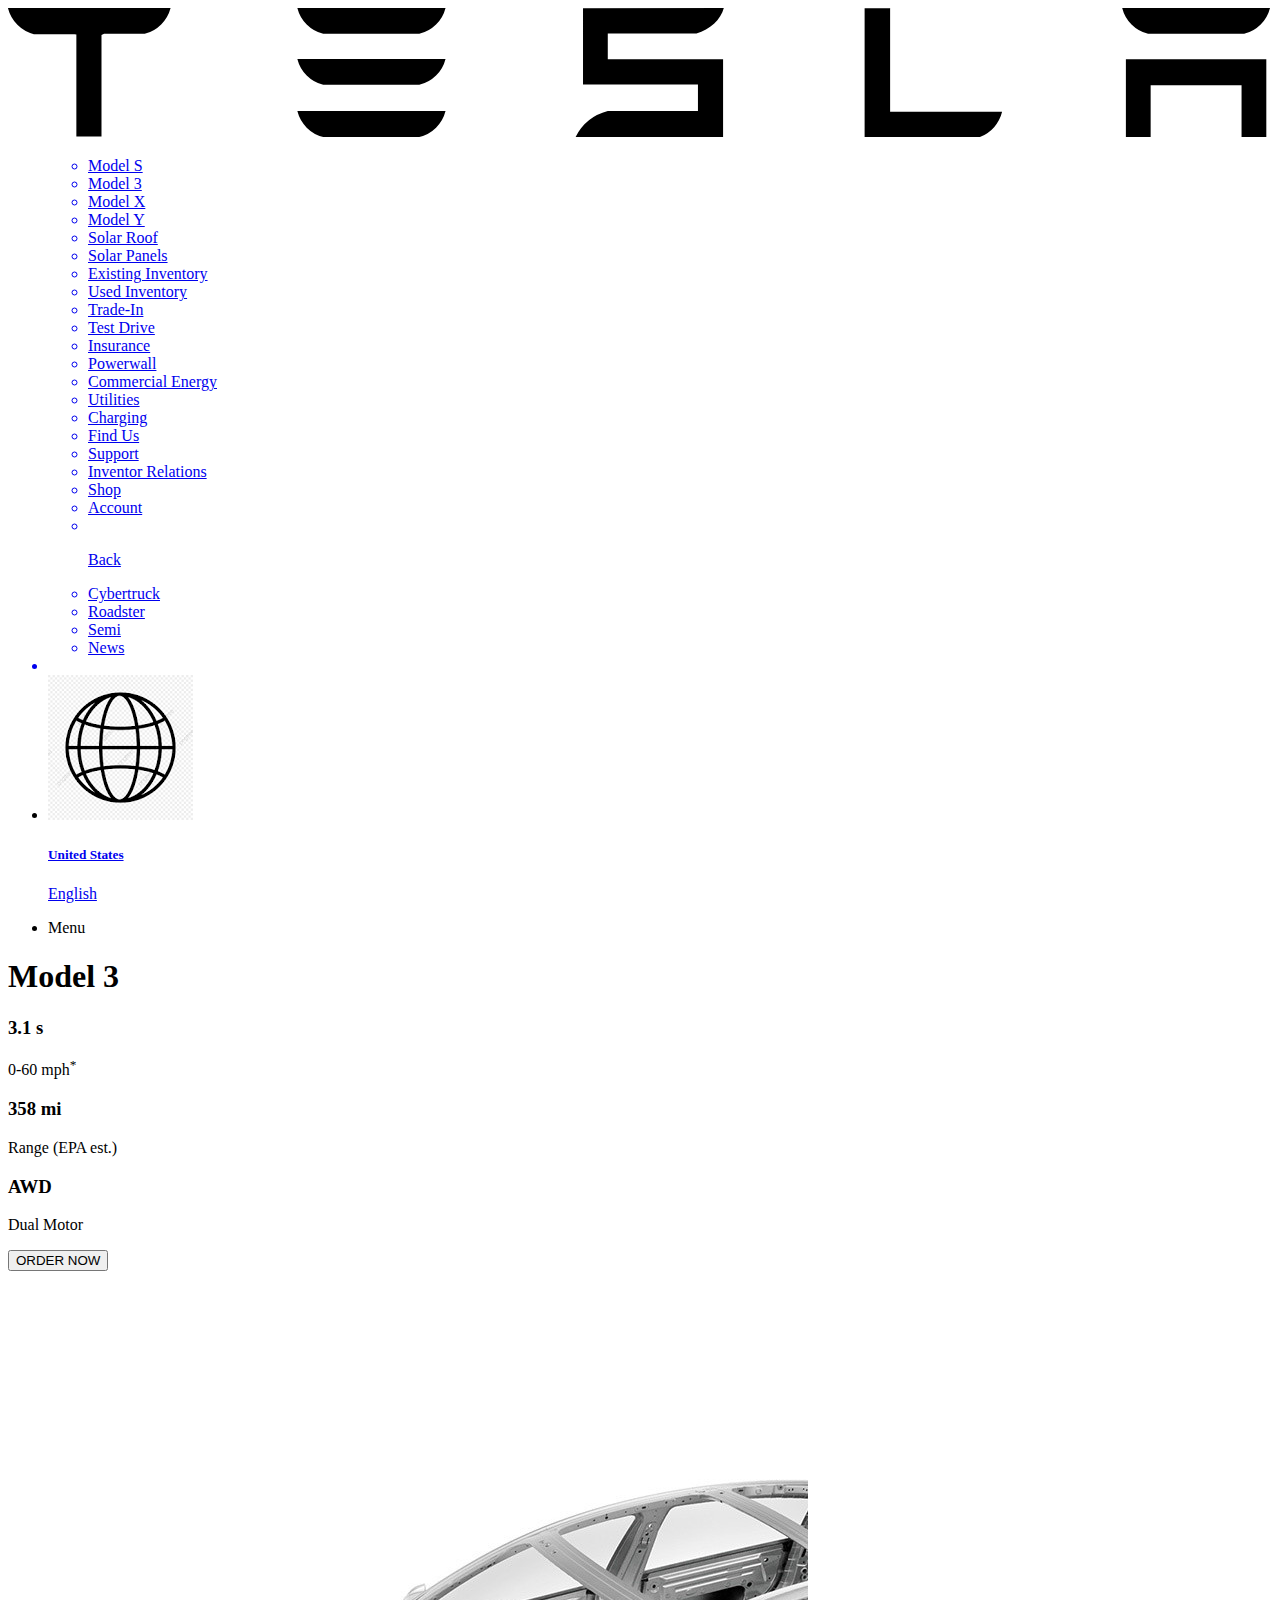
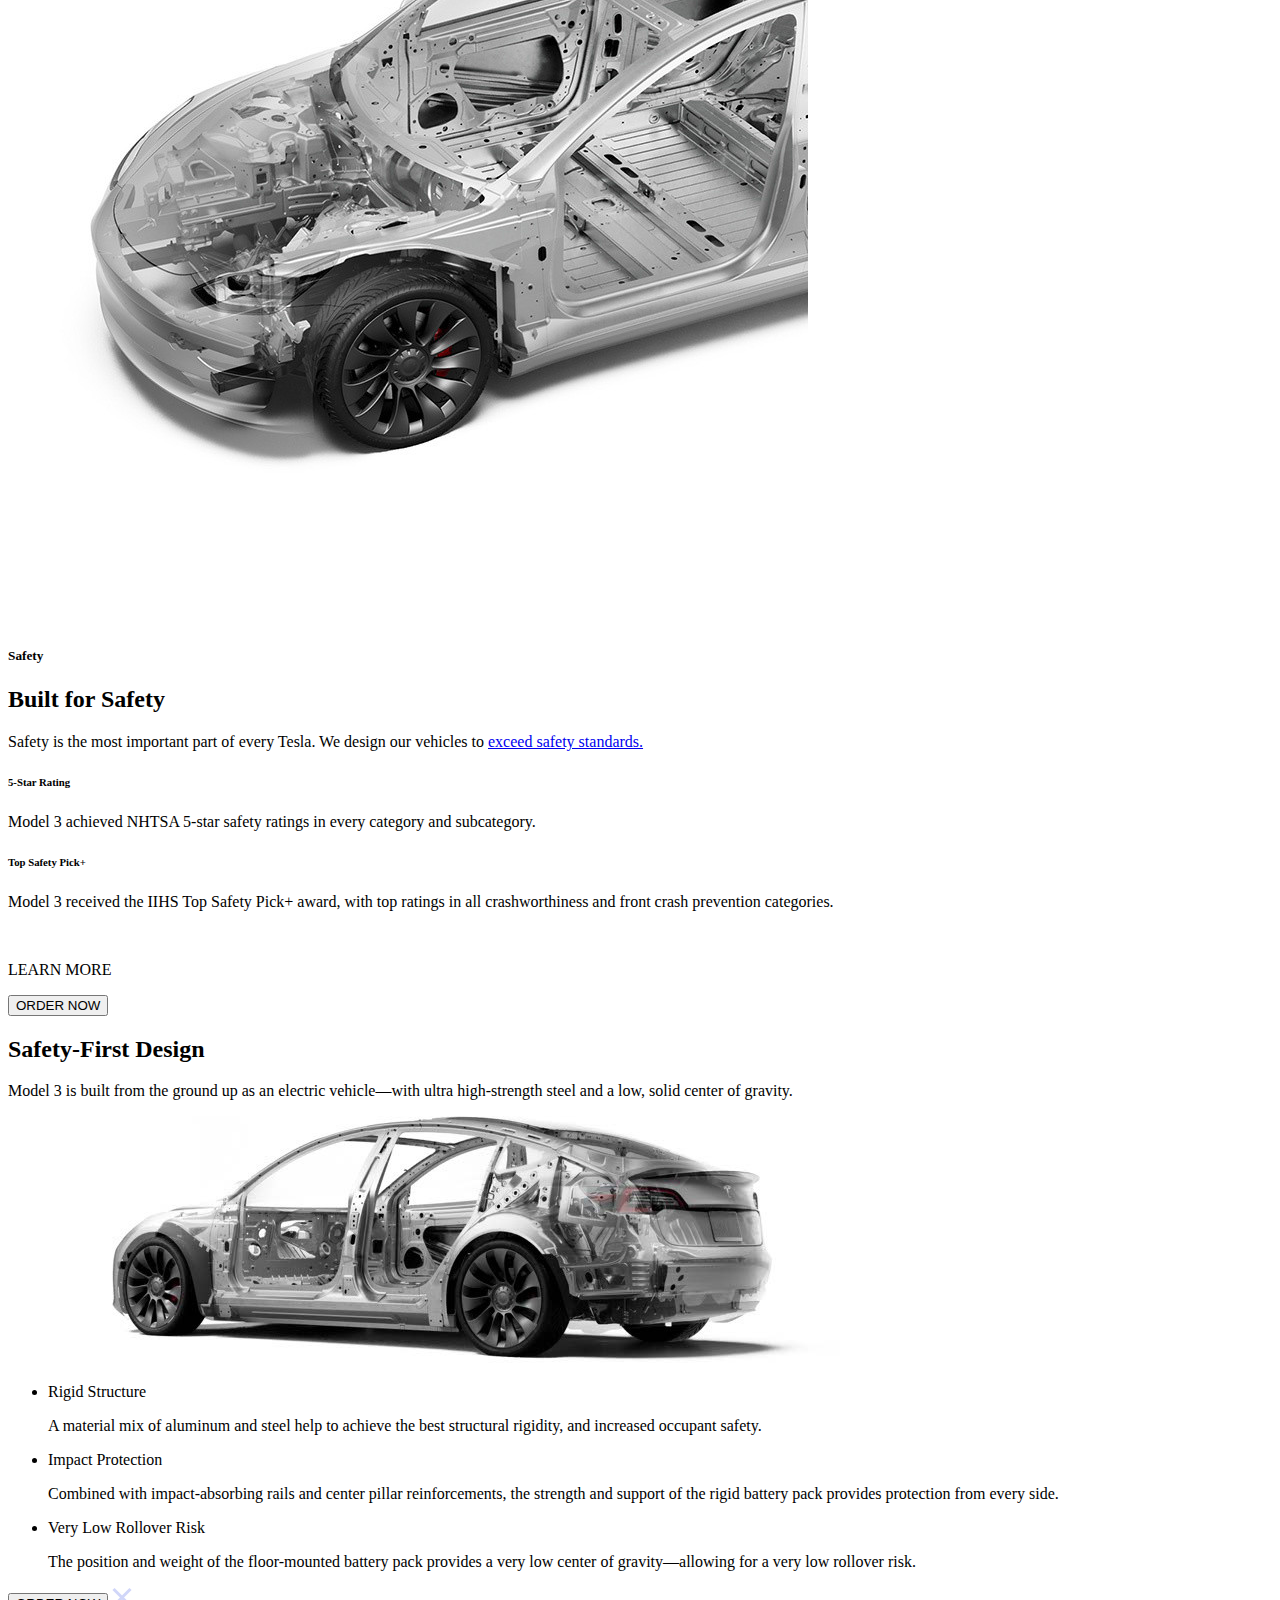
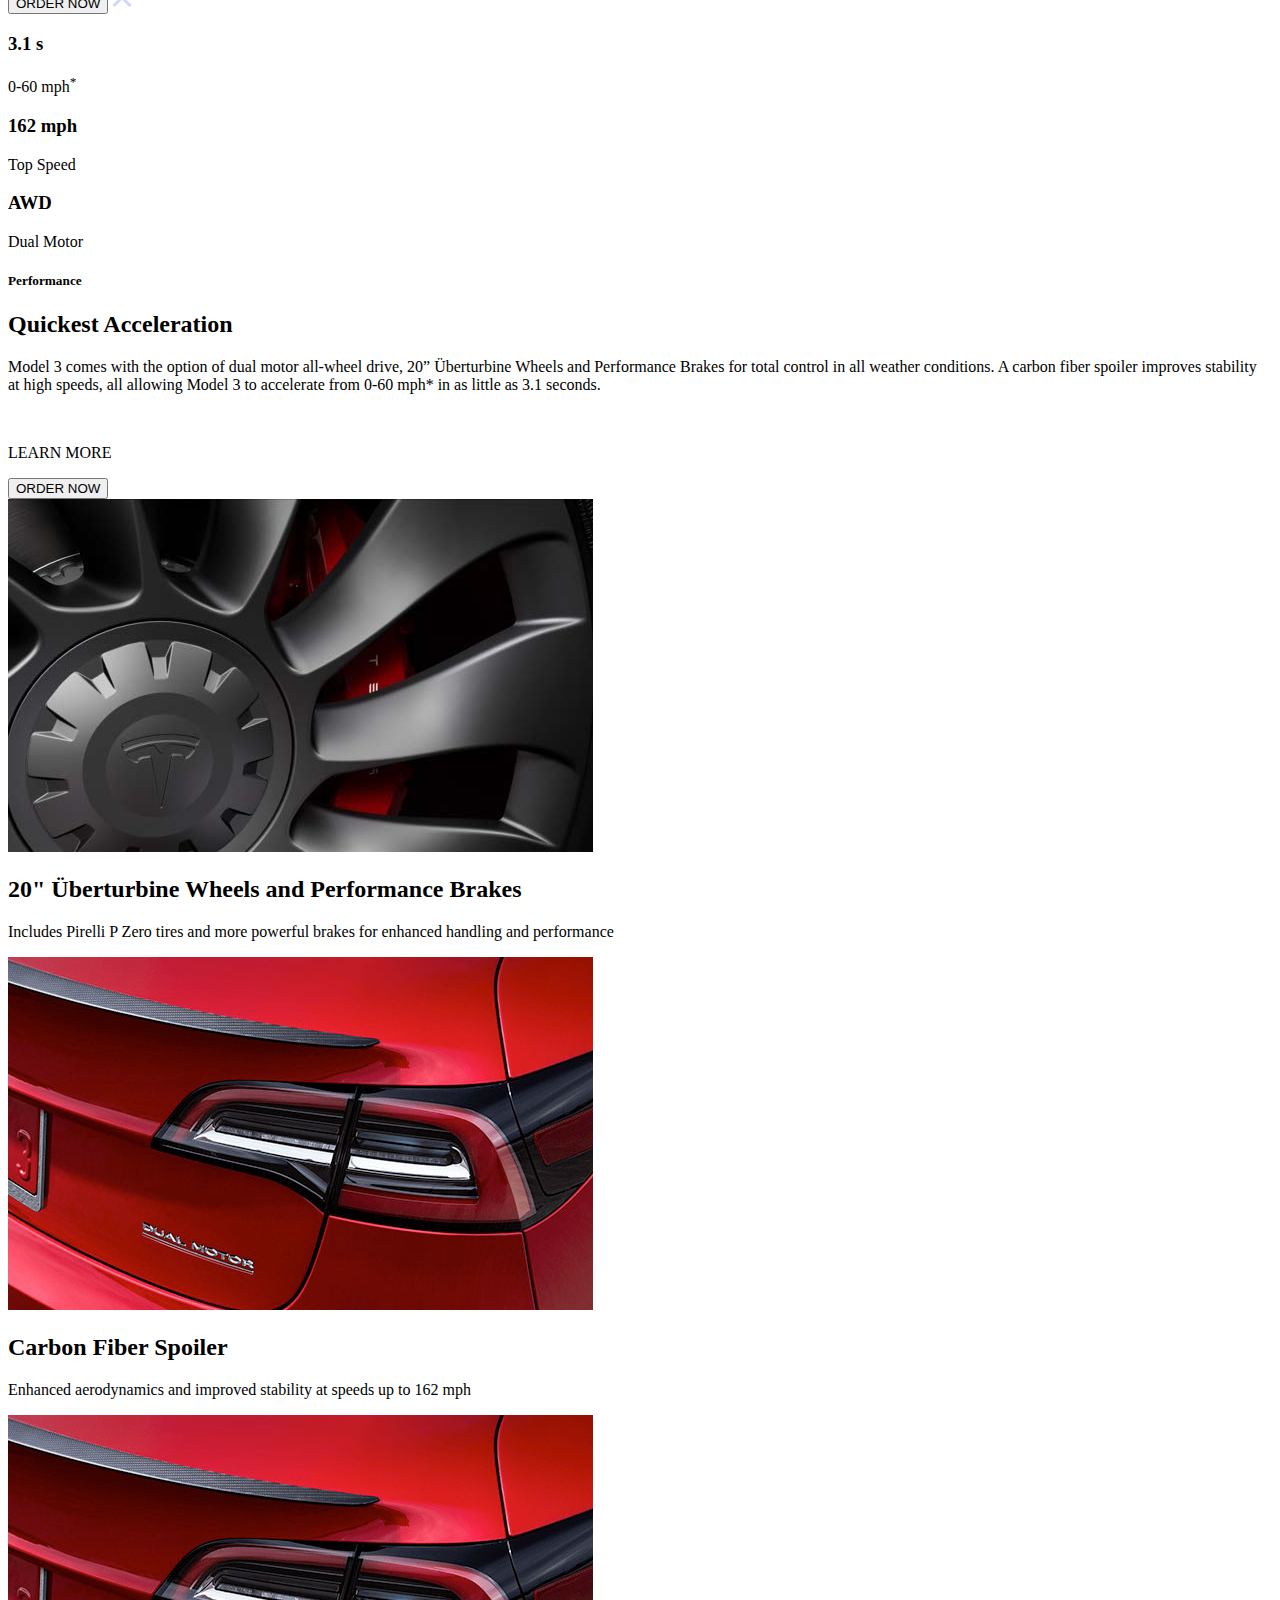
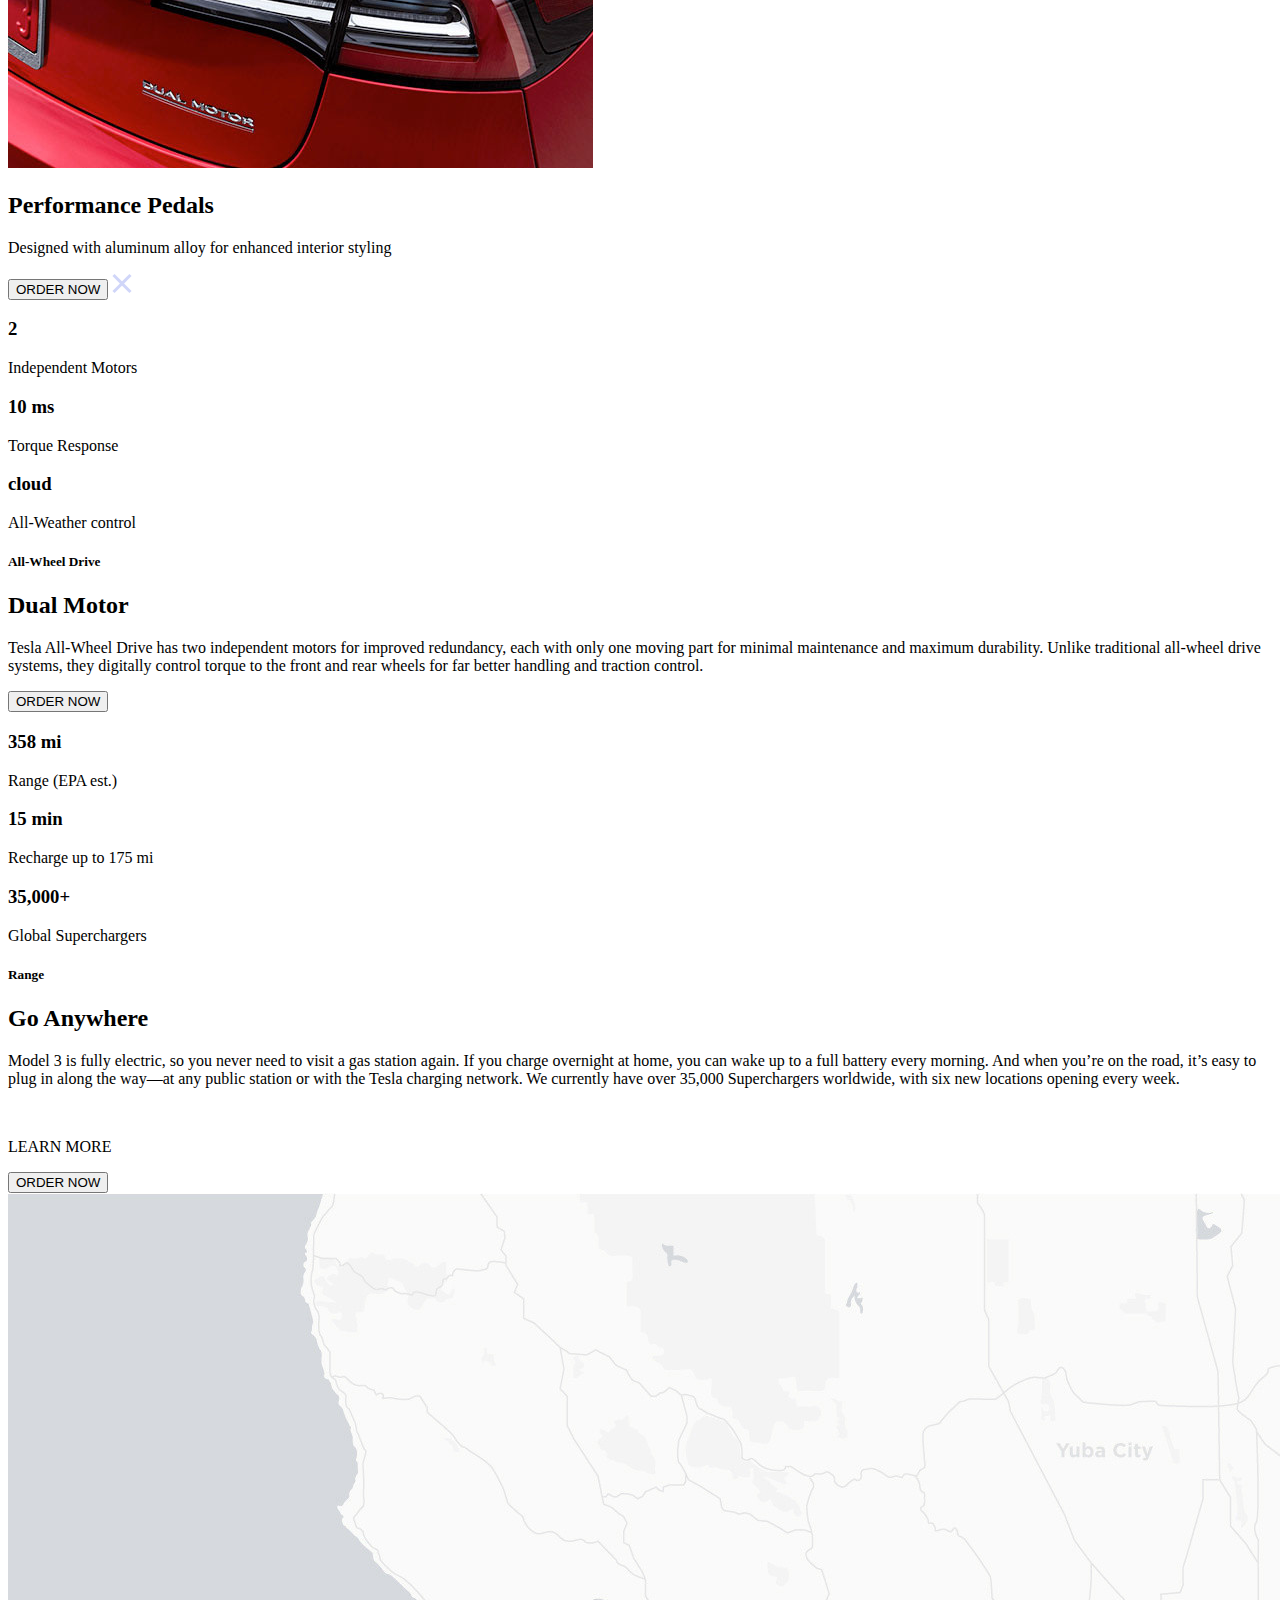
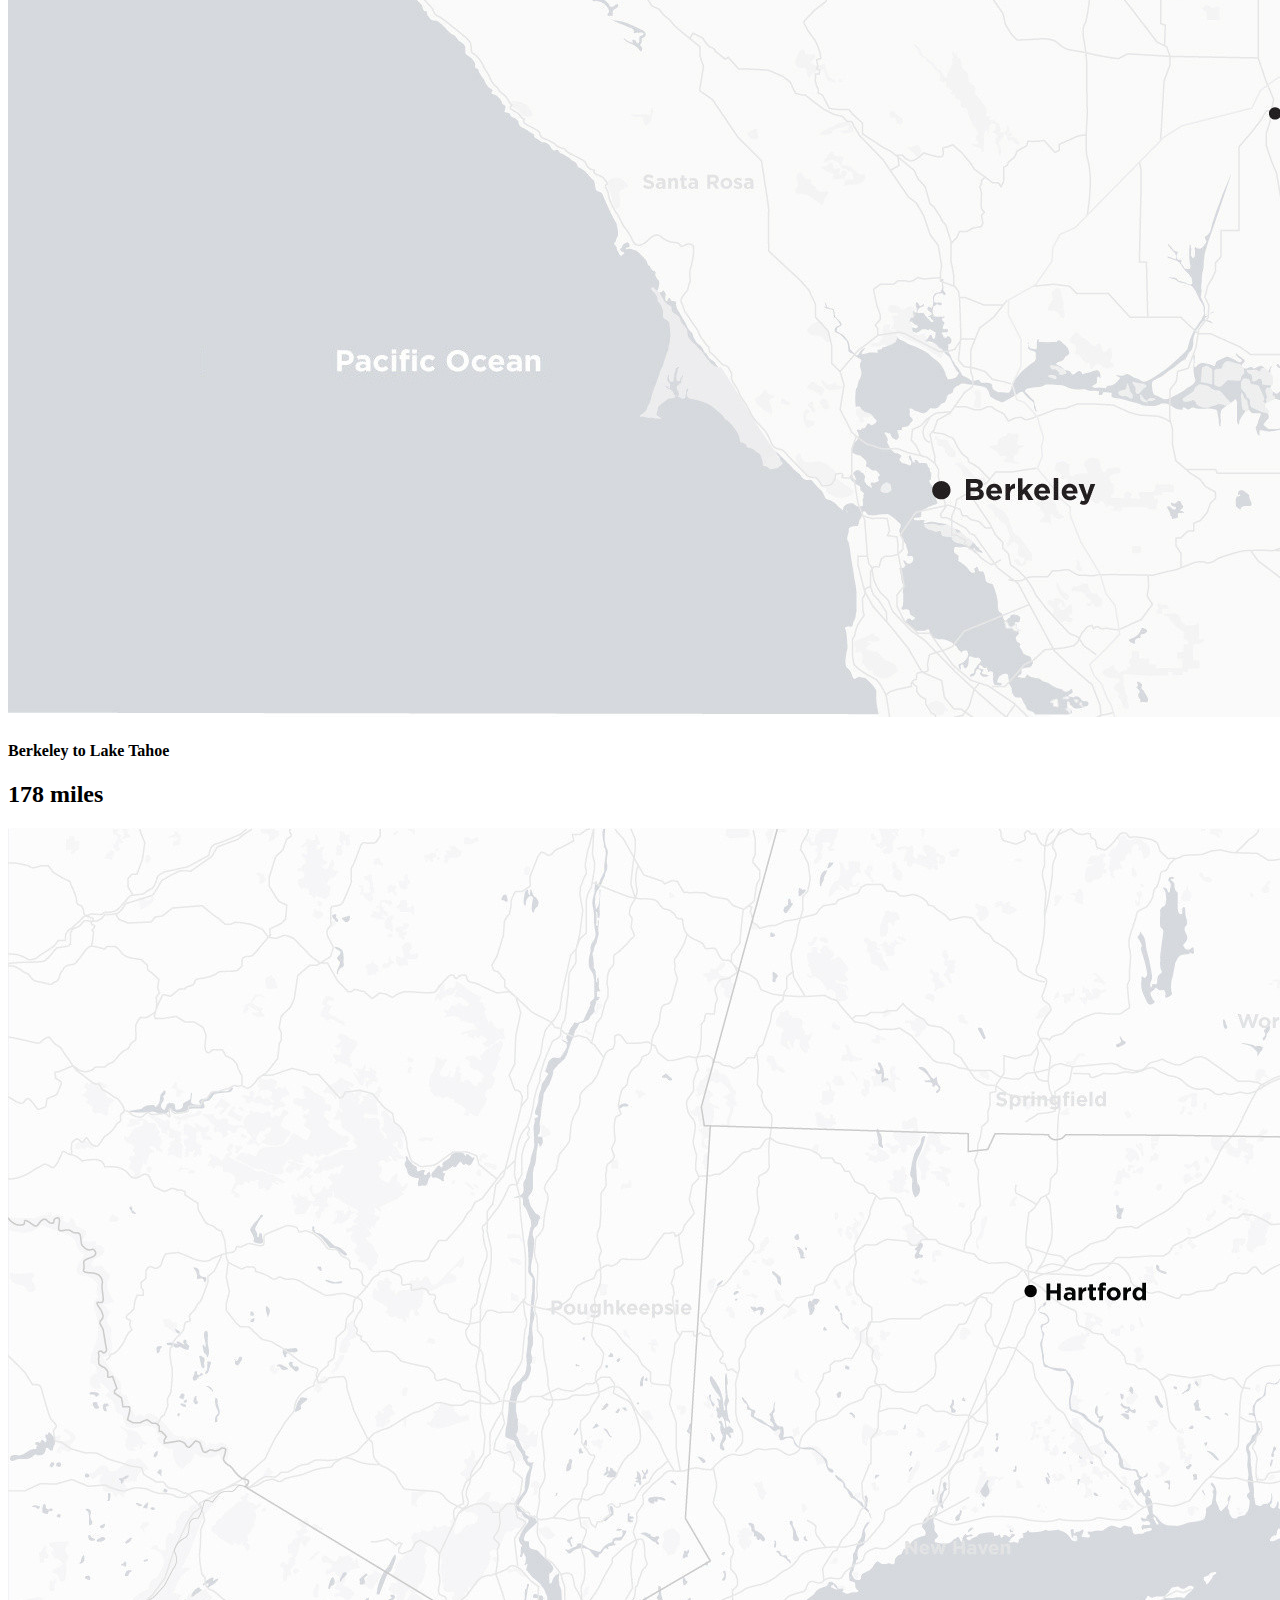
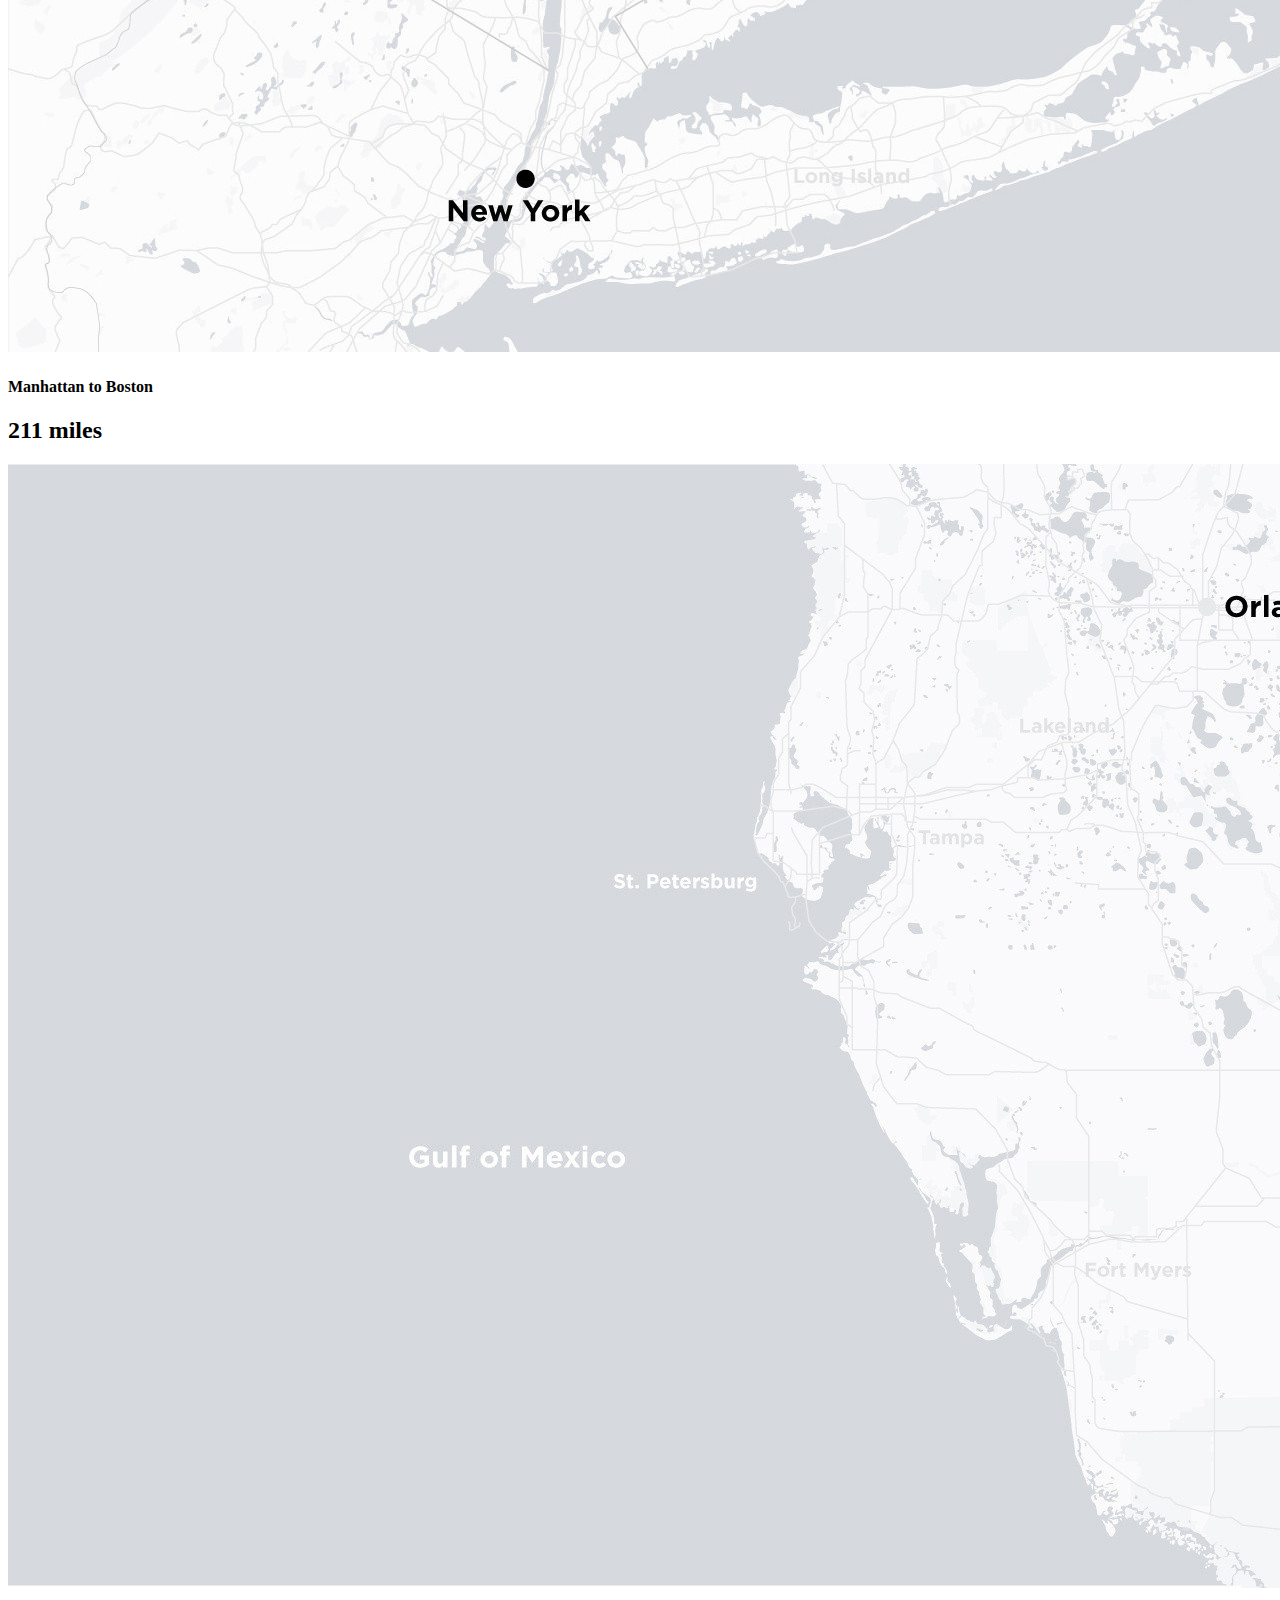
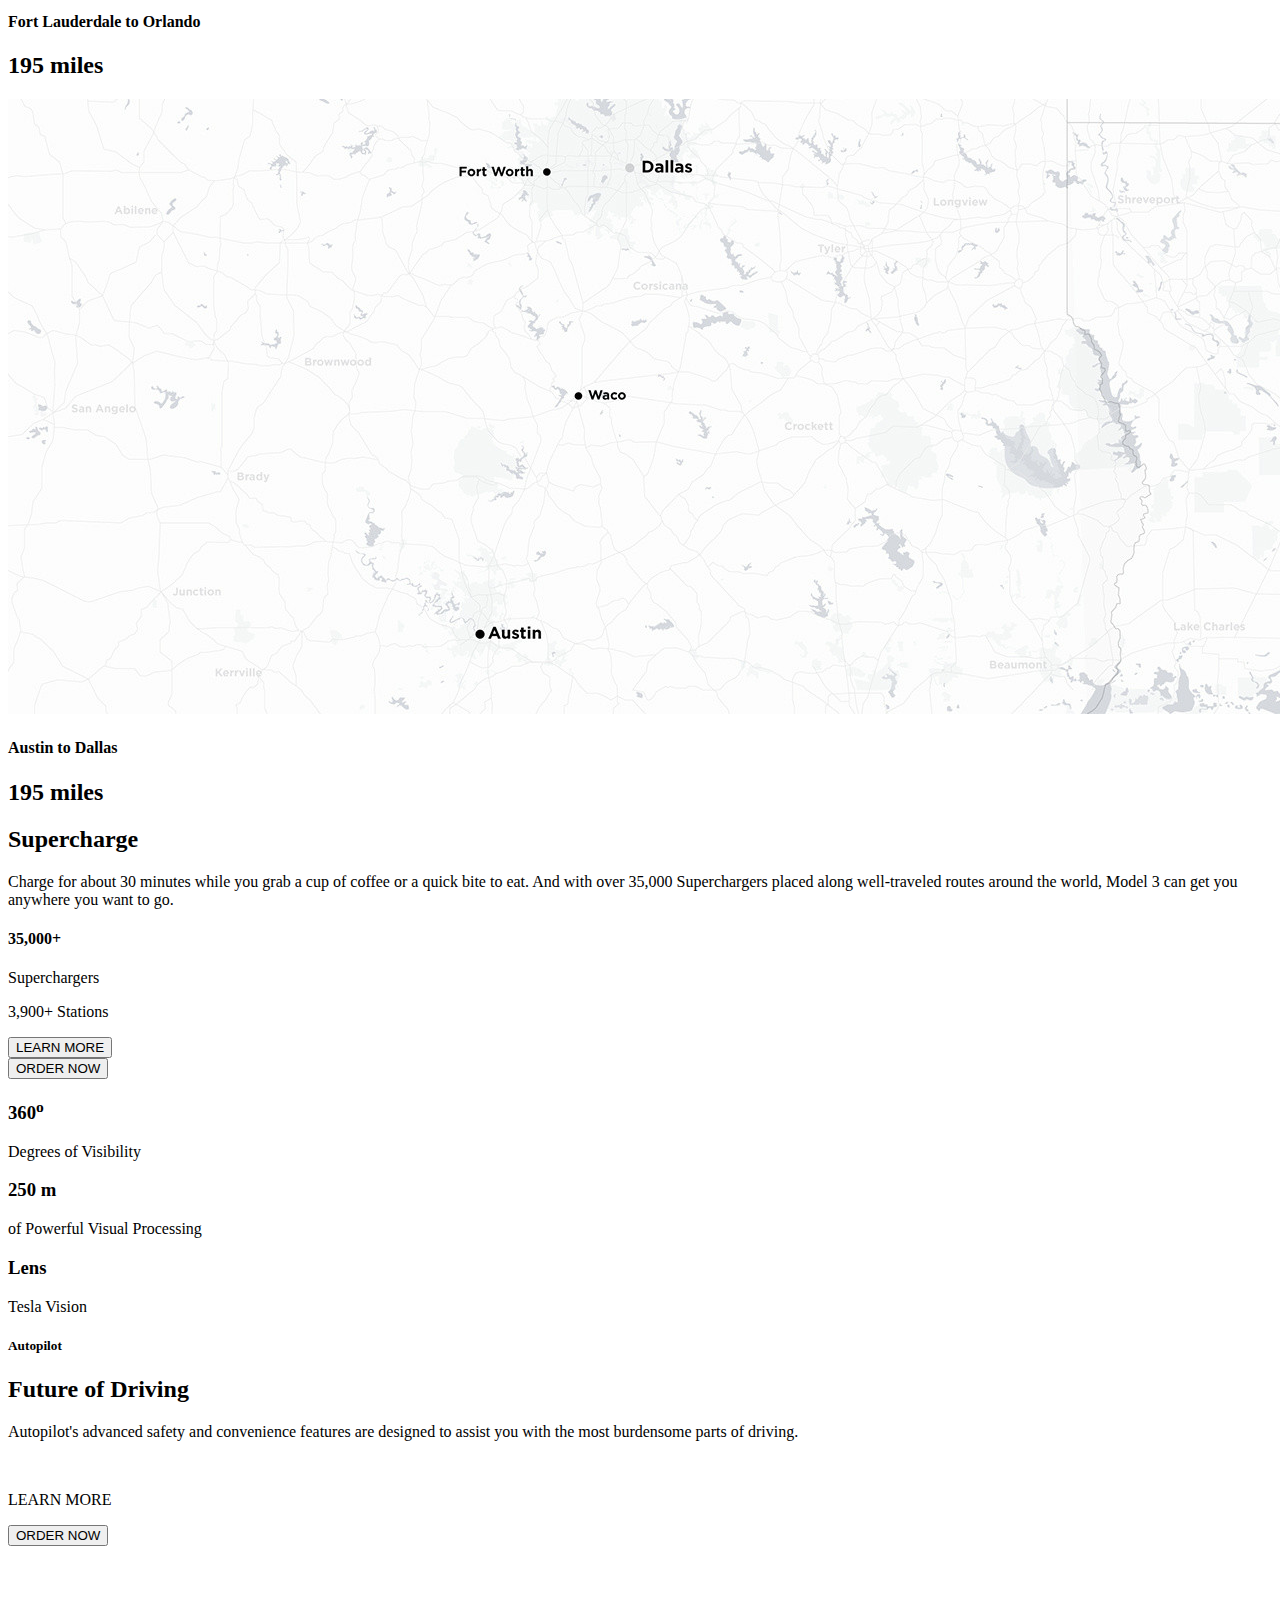
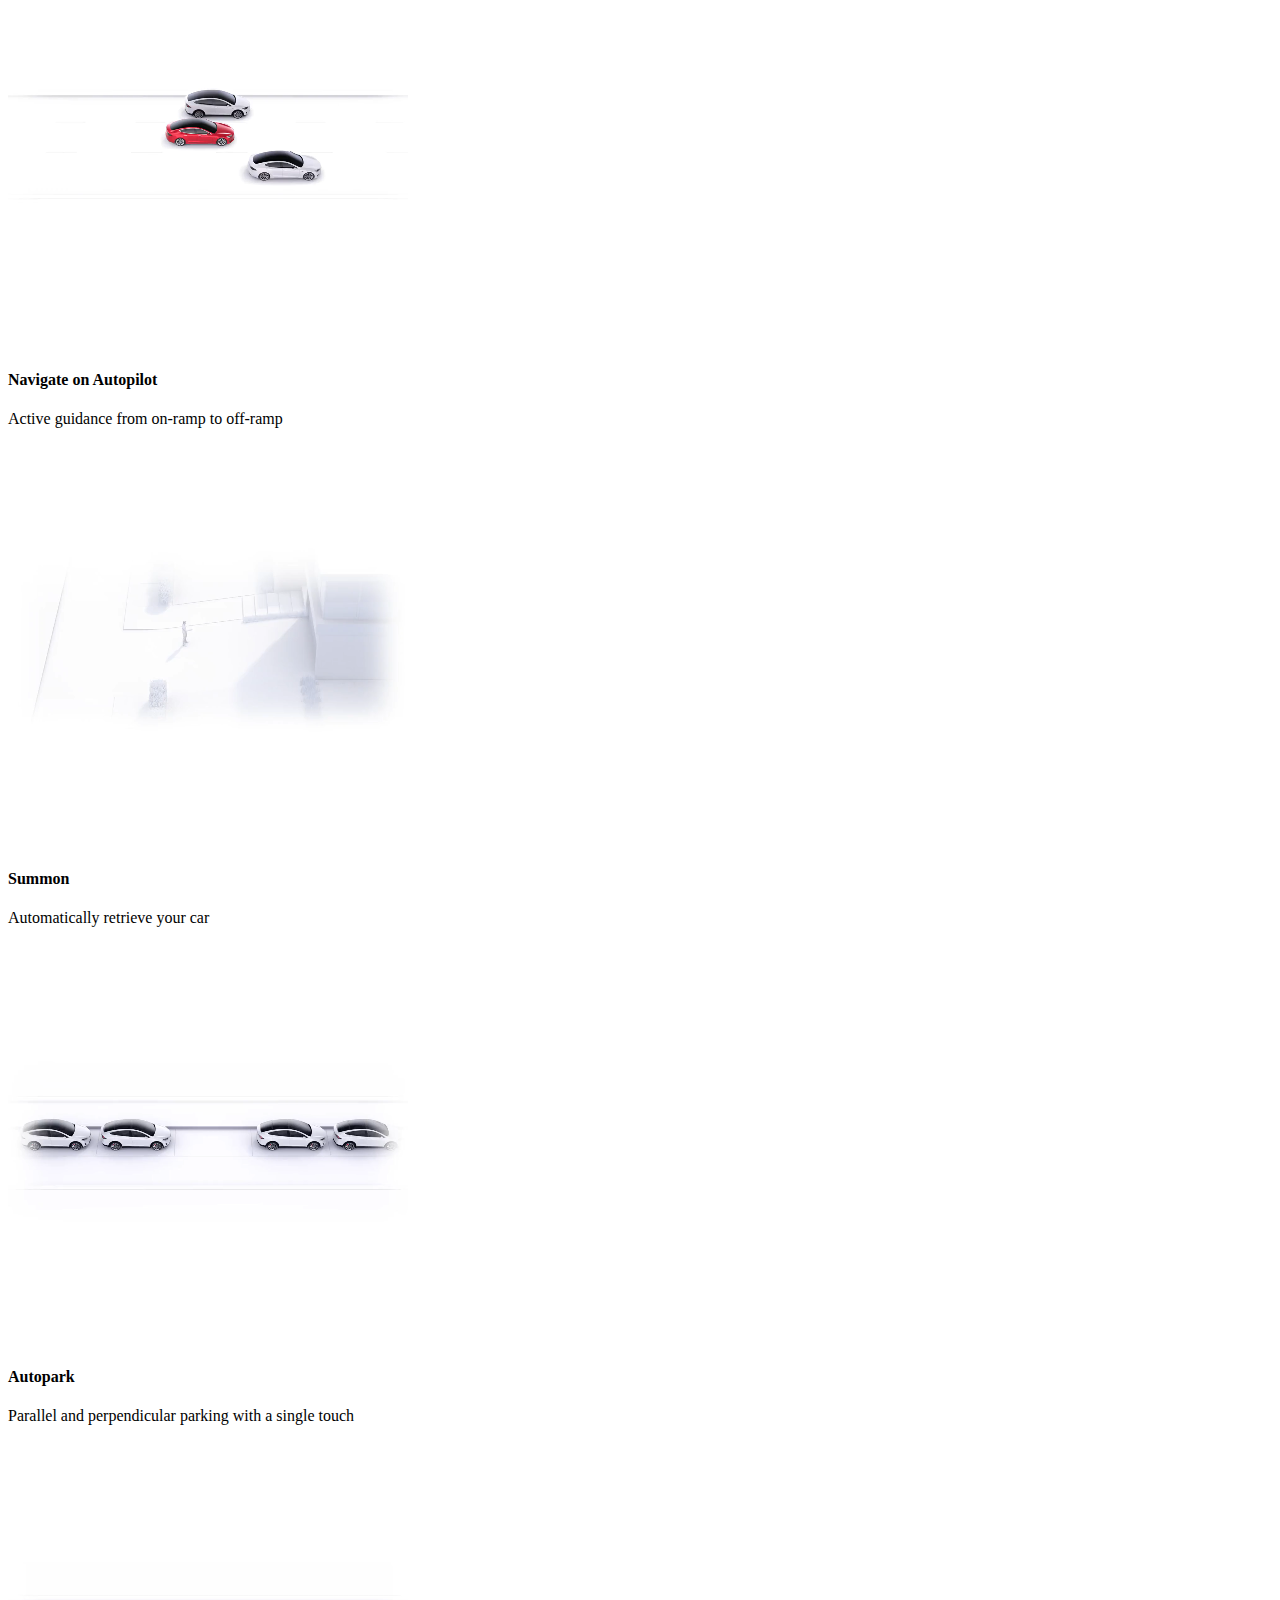
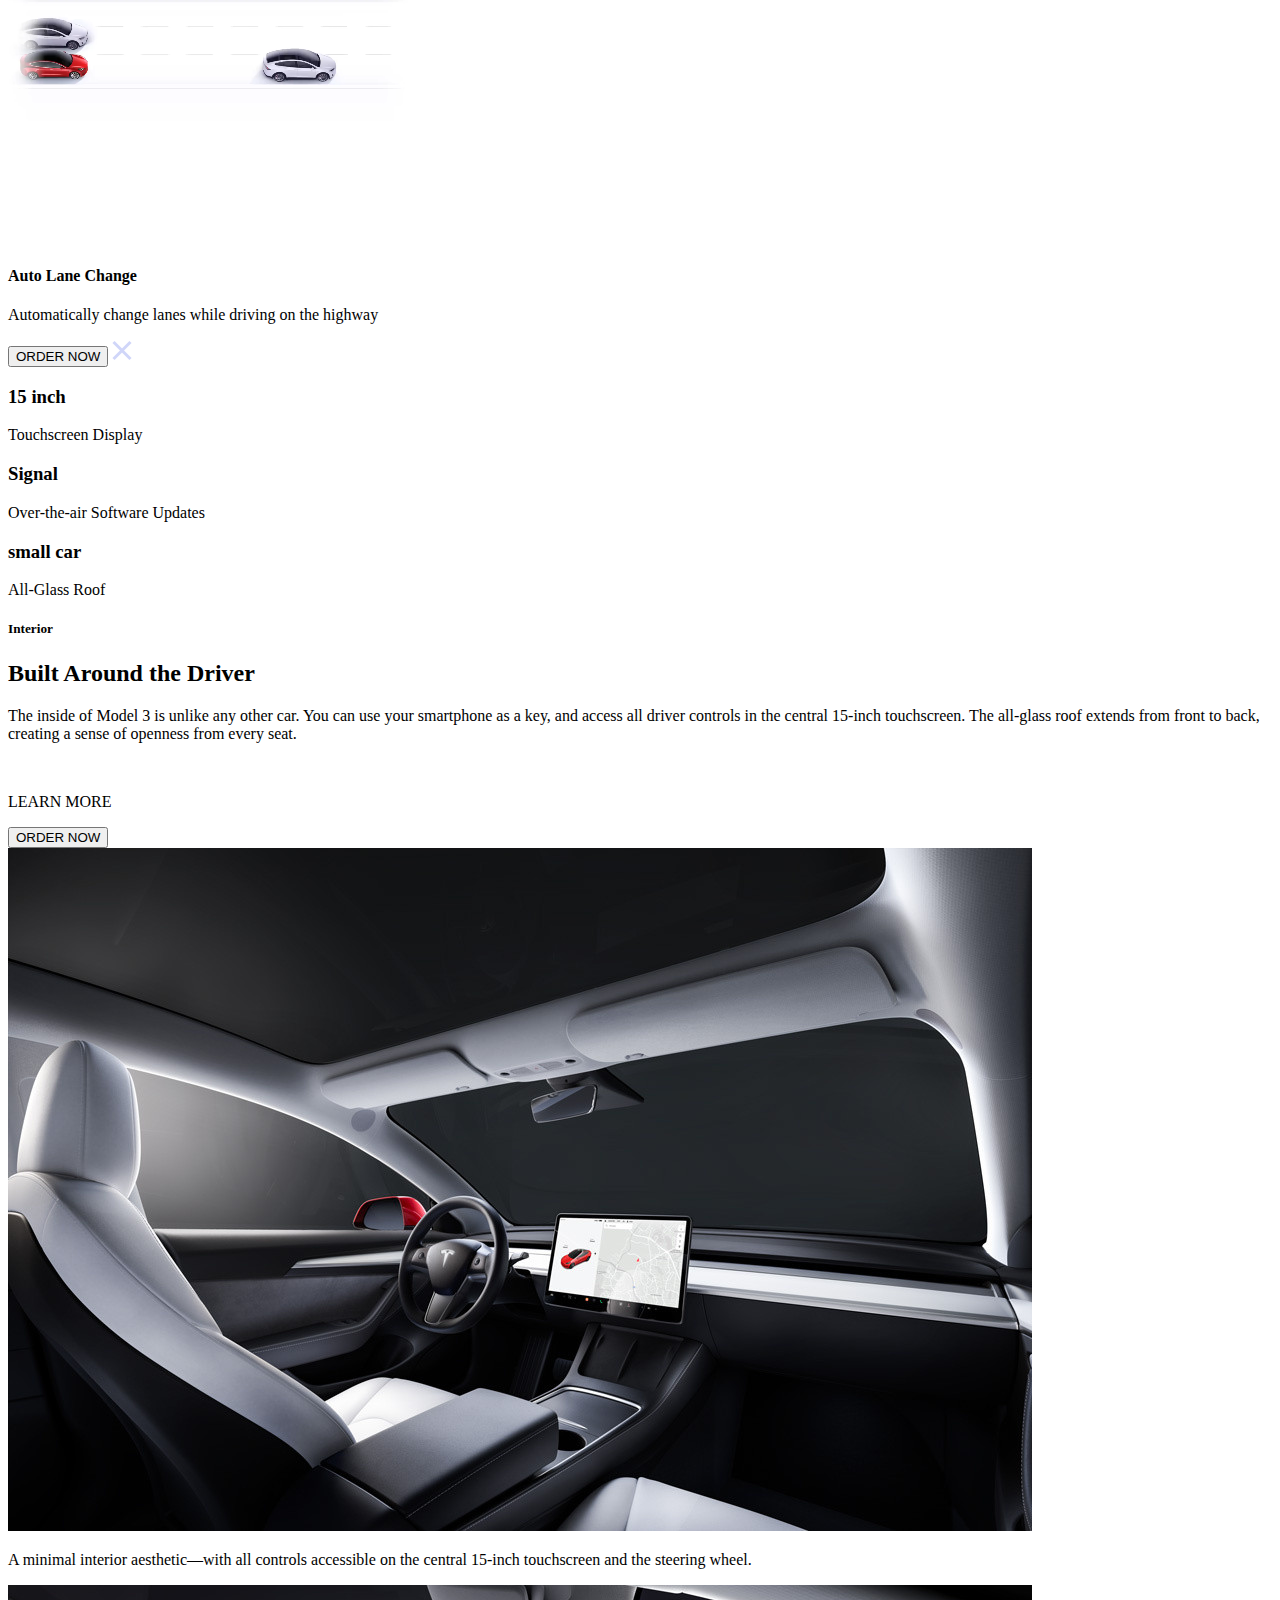
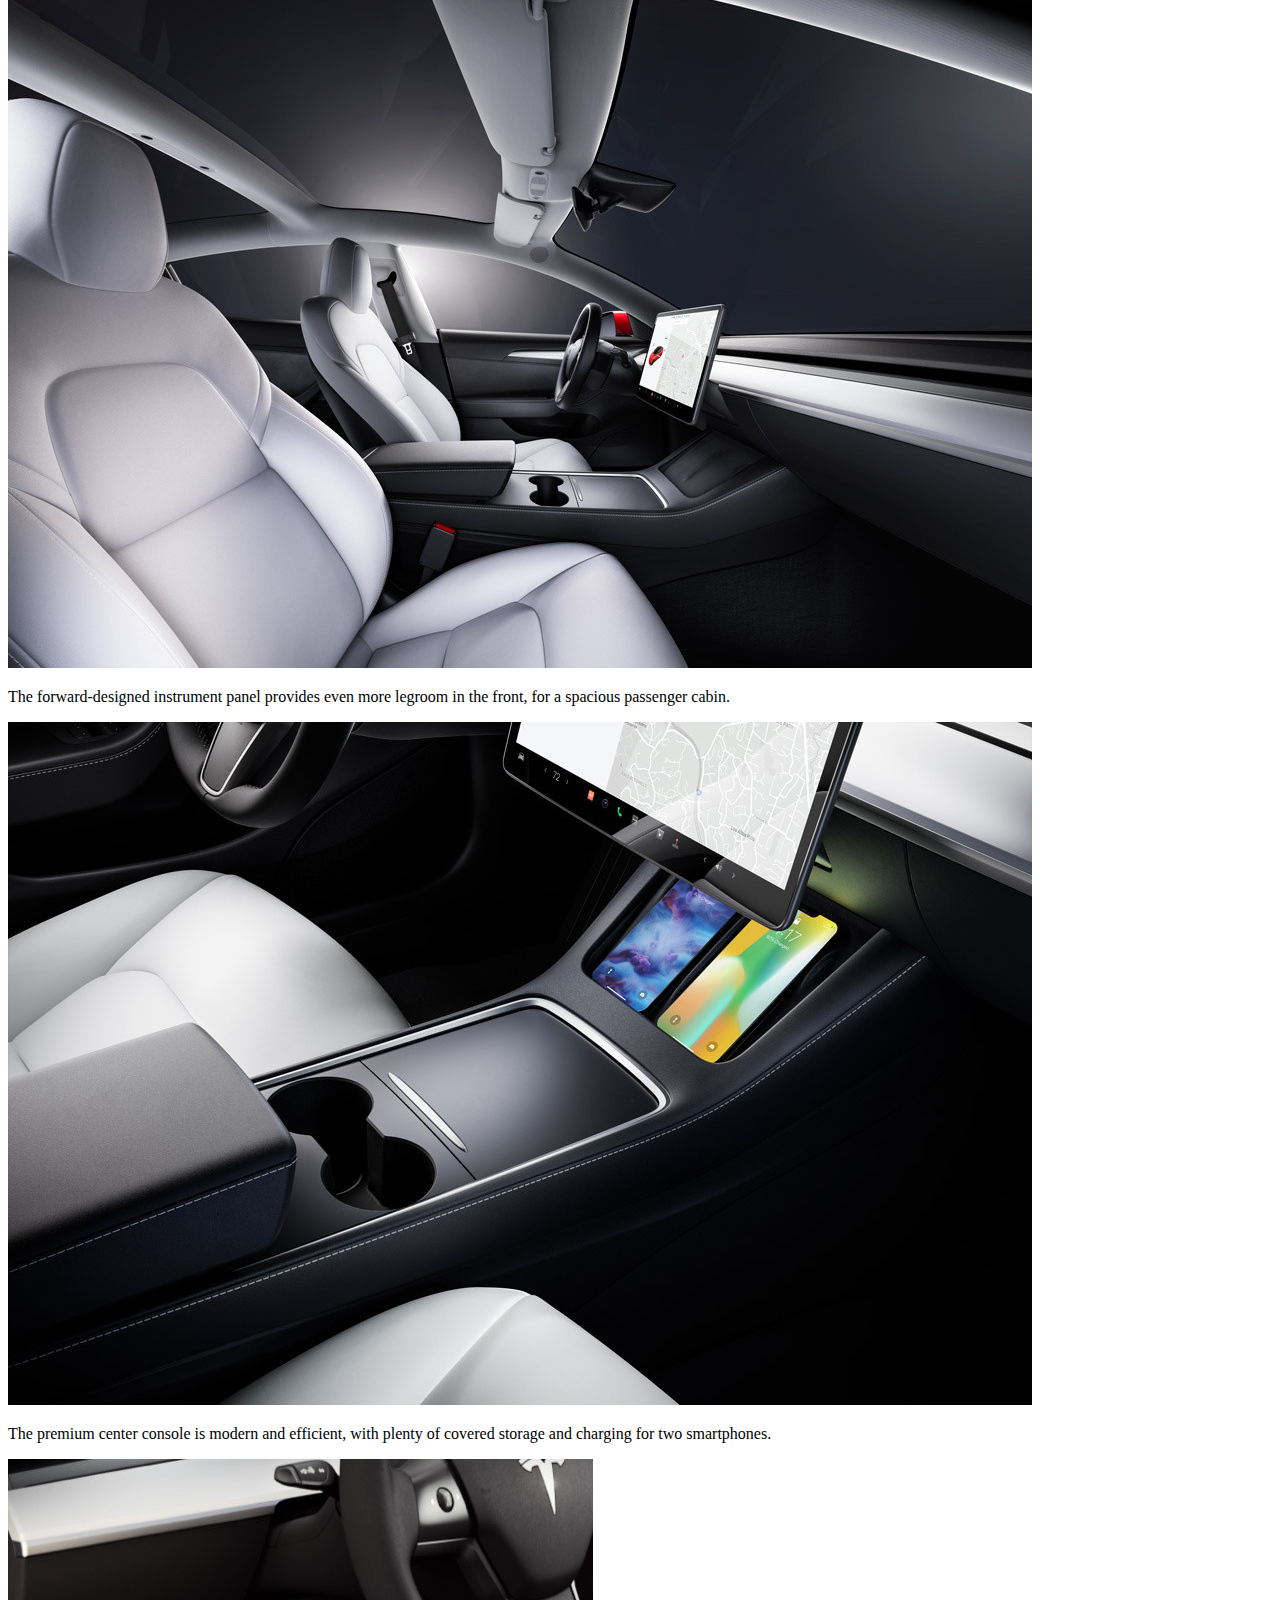
==== indexModal3.html @ 1836e2ae "created the modal3 landing page no css included" ====
<!DOCTYPE html>
<html lang="en">
<head>
    <meta charset="UTF-8">
    <meta http-equiv="X-UA-Compatible" content="IE=edge">
    <meta name="viewport" content="width=device-width, initial-scale=1.0">
    <title>Modal3</title>
</head>
<body>
    <header>
        <header class="navContainer">
            <svg viewBox="0 0 342 35" xmlns="http://www.w3.org/2000/svg"><path d="M0 .1a9.7 9.7 0 007 7h11l.5.1v27.6h6.8V7.3L26 7h11a9.8 9.8 0 007-7H0zm238.6 0h-6.8v34.8H263a9.7 9.7 0 006-6.8h-30.3V0zm-52.3 6.8c3.6-1 6.6-3.8 7.4-6.9l-38.1.1v20.6h31.1v7.2h-24.4a13.6 13.6 0 00-8.7 7h39.9v-21h-31.2v-7h24zm116.2 28h6.7v-14h24.6v14h6.7v-21h-38zM85.3 7h26a9.6 9.6 0 007.1-7H78.3a9.6 9.6 0 007 7zm0 13.8h26a9.6 9.6 0 007.1-7H78.3a9.6 9.6 0 007 7zm0 14.1h26a9.6 9.6 0 007.1-7H78.3a9.6 9.6 0 007 7zM308.5 7h26a9.6 9.6 0 007-7h-40a9.6 9.6 0 007 7z" fill="currentColor"></path></svg>
            <nav class="navContainer">
                <ul>
                    <ul>
                        <a href="indexModels.html"><li>Model S</li></a>
                        <a href="indexModal3.html"><li>Model 3</li></a>
                        <a href="#"><li>Model X</li></a>
                        <a href="#"><li>Model Y</li></a>
                        <a href="#"><li>Solar Roof</li></a>
                        <a href="#"><li>Solar Panels</li></a>
                    </ul>
                    <ul>
                        <a href="#"><li>Existing Inventory</li></a>
                        <a href="#"><li>Used Inventory</li></a>
                        <a href="#"><li>Trade-In</li></a>
                        <a href="#"><li>Test Drive</li></a>
                        <a href="#"><li>Insurance</li></a>
                        <a href="#"><li>Powerwall</li></a>
                        <a href="#"><li>Commercial Energy</li></a>
                        <a href="#"><li>Utilities</li></a>
                        <a href="#"><li>Charging</li></a>
                        <a href="#"><li>Find Us</li></a>
                        <a href="#"><li>Support</li></a>
                        <a href="#"><li>Inventor Relations</li></a>
                    </ul>
                    
                    <ul>
                       <a href="#"><li>Shop</li></a>
                       <a href="#"><li>Account</li></a> 
                    </ul>
                    <ul>
                        <a href="#"><li><img src="images/" alt=""><p>Back</p></li></a>
                        <a href="#"><li>Cybertruck</li></a>
                        <a href="#"><li>Roadster</li></a>
                        <a href="#"><li>Semi</li></a>
                        <a href="#"><li>News</li></a>
                    </ul>  
                    <a href="#"><li></li></a>
                    <a href="#"><li>
                        <img src="images/download (1).png" alt="">
                        <div>
                            <a href="#"><h5>United States</h5></a>
                            <a href="#"><p>English</p></a>
                        </div>
                    </li></a>

                </ul>
                <ul>
                    <li class="hamburger">Menu</li>
                </ul>
            </nav>
    </header>
    <section>
        <h1>Model 3</h1>
        <aside>
            <div>
                <h3>3.1 s</h3>
                <p>0-60 mph<sup>*</sup></p>
            </div>
            <div>
                <h3>358 mi</h3>
                <p>Range (EPA est.)</p>
            </div>
            <div>
                <h3>AWD</h3>
                <p>Dual Motor</p>
            </div>
            <button>ORDER NOW</button>
        </aside>
    </section>

    <section>
        <img src="images/modal3Images/model-3-hero-a-mobile.jpeg" alt="sfetyAnalysisVehicle">
        <aside>
            <h5>Safety</h5>
            <h2>Built for Safety</h2>
            <p>Safety is the most important part of every Tesla. We design our vehicles to <a href="#">exceed safety standards.</a></p>
            <h6>5-Star Rating</h6>
            <p>Model 3 achieved NHTSA 5-star safety ratings in every category and subcategory.</p>
            <h6>Top Safety Pick+</h6>
            <p>Model 3 received the IIHS Top Safety Pick+ award, with top ratings in all crashworthiness and front crash prevention categories.</p>
            <div>
                <span>
                    <img src="" alt="">
                    <p>LEARN MORE</p>
                </span>
                <button>ORDER NOW</button>
                <div id="learnMore">
                    <h2>Safety-First Design</h2>
                    <p>Model 3 is built from the ground up as an electric vehicle—with ultra high-strength steel and a low, solid center of gravity.</p>
                    <img src="images/modal3Images/model_3_safety_drawer_mobile.jpeg" alt="safetyIllustration">
                    <ul>
                        <li>Rigid Structure</li>
                        <p>A material mix of aluminum and steel help to achieve the best structural rigidity, and increased occupant safety.</p>
                    </ul>
                    <ul>
                        <li>Impact Protection</li>
                        <p>Combined with impact-absorbing rails and center pillar reinforcements, the strength and support of the rigid battery pack provides protection from every side.</p>
                    </ul>
                    <ul>
                        <li>Very Low Rollover Risk</li>
                        <p>The position and weight of the floor-mounted battery pack provides a very low center of gravity—allowing for a very low rollover risk.</p>
                    </ul>
                    <button>ORDER NOW</button>
                    <img src="images/icon-close.svg" alt="closeIcon" class="closeIcon">
                </div>
            </div>
        </aside>
    </section>

    <section>
        <aside>
            <div>
                <h3>3.1 s</h3>
                <p>0-60 mph<sup>*</sup></p>
            </div>
            <div>
                <h3>162 mph</h3>
                <p>Top Speed</p>
            </div>
            <div>
                <h3>AWD</h3>
                <p>Dual Motor</p>
            </div>
        </aside>
        <aside>
            <h5>Performance</h5>
            <h2>Quickest Acceleration</h2>
            <p>Model 3 comes with the option of dual motor all-wheel drive, 20” Überturbine Wheels and Performance Brakes for total control in all weather conditions. A carbon fiber spoiler improves stability at high speeds, all allowing Model 3 to accelerate from 0-60 mph* in as little as 3.1 seconds.</p>
            <div>
                <span>
                    <img src="" alt="">
                    <p>LEARN MORE</p>
                </span>
                <button>ORDER NOW</button>
                <div id="learnMore">
                    <main>
                        <img src="images/modal3Images/cc960b88-ae42-4fee-81bb-db9e99605ed9.jpeg" alt="rim" class="rim">
                        <div>
                            <h2>20" Überturbine Wheels and Performance Brakes</h2>
                            <p>Includes Pirelli P Zero tires and more powerful brakes for enhanced handling and performance</p>
                        </div>
                    </main>
                    <main>
                        <img src="images/modal3Images/spoiler.jpeg" alt="backlight" class="backlight">
                        <div>
                            <h2>Carbon Fiber Spoiler</h2>
                            <p>Enhanced aerodynamics and improved stability at speeds up to 162 mph</p>
                        </div>
                    </main>
                    <main>
                        <img src="images/modal3Images/spoiler.jpeg" alt="pedels" class="pedals">
                        <div>
                            <h2>Performance Pedals</h2>
                            <p>Designed with aluminum alloy for enhanced interior styling</p>
                        </div>
                    </main>
                    <button>ORDER NOW</button>
                    <img src="images/icon-close.svg" alt="closeIcon" class="closeIcon">
                </div>
            </div>
        </aside>
    </section>

    <section>
        <aside>
            <div>
                <h3>2</h3>
                <p>Independent Motors</p>
            </div>
            <div>
                <h3>10 ms</h3>
                <p>Torque Response</p>
            </div>
            <div>
                <h3>cloud</h3>
                <p>All-Weather control</p>
            </div>
        </aside>
        <aside>
            <h5>All-Wheel Drive</h5>
            <h2>Dual Motor</h2>
            <p>Tesla All-Wheel Drive has two independent motors for improved redundancy, each with only one moving part for minimal maintenance and maximum durability. Unlike traditional all-wheel drive systems, they digitally control torque to the front and rear wheels for far better handling and traction control.</p>
            <button>ORDER NOW</button>
        </aside>
    </section>

    <section>
        <aside>
            <div>
                <h3>358 mi</h3>
                <p>Range (EPA est.)</p>
            </div>
            <div>
                <h3>15 min</h3>
                <p>Recharge up to 175 mi</p>
            </div>
            <div>
                <h3>35,000+</h3>
                <p>Global Superchargers</p>
            </div>
        </aside>
        <aside>
            <h5>Range</h5>
            <h2>Go Anywhere</h2>
            <p>Model 3 is fully electric, so you never need to visit a gas station again. If you charge overnight at home, you can wake up to a full battery every morning. And when you’re on the road, it’s easy to plug in along the way—at any public station or with the Tesla charging network. We currently have over 35,000 Superchargers worldwide, with six new locations opening every week.</p>
            <div>
                <span>
                    <img src="" alt="">
                    <p>LEARN MORE</p>
                </span>
                <button>ORDER NOW</button>
                <div id="learnMore">
                    <aside>
                     <main class="map">
                        <img src="images/map_berkeley_bg-2x.jpeg" alt="berkeley map">
                        <div class="borderTop">
                            <h4>Berkeley to Lake Tahoe</h4>
                            <h2>178 miles</h2>
                        </div>
                     </main>
                     <main class="map">
                        <img src="images/map_newyork_bg-2x.jpeg" alt="Manhattan map">
                        <div class="borderTop">
                            <h4>Manhattan to Boston</h4>
                            <h2>211 miles</h2>
                        </div>
                     </main>
                     <main class="map">
                        <img src="images//map_florida_bg-2x.jpeg" alt="florida map">
                        <div class="borderTop">
                            <h4>Fort Lauderdale to Orlando</h4>
                            <h2>195 miles</h2>
                        </div>
                     </main>
                     <main class="map">
                        <img src="images//modal3Images/map_austin_bg_mobile.jpeg" alt="austin map">
                        <div class="borderTop">
                            <h4>Austin to Dallas</h4>
                            <h2>195 miles</h2>
                        </div>
                     </main>
                     <div>
                        <h2>Supercharge</h2>
                        <p>Charge for about 30 minutes while you grab a cup of coffee or a quick bite to eat. And with over 35,000 Superchargers placed along well-traveled routes around the world, Model 3 can get you anywhere you want to go.</p>
                        <main>
                          <div>
                            <h4>35,000+</h4>
                            <p>Superchargers</p>
                            <p>3,900+ Stations</p>
                          </div>
                          <button>LEARN MORE</button>
                        </main>
                      
                     </div>
                    </aside>
                    <button>ORDER NOW</button>
                </div>
            </div>
        </aside>
    </section>

    <section>
        <aside>
            <div>
                <h3>360<sup>o</sup></h3>
                <p>Degrees of Visibility</p>
            </div>
            <div>
                <h3>250 m</h3>
                <p>of Powerful Visual Processing</p>
            </div>
            <div>
                <h3>Lens</h3>
                <p>Tesla Vision</p>
            </div>
        </aside>
        <aside>
            <h5>Autopilot</h5>
            <h2>Future of Driving</h2>
            <p>Autopilot's advanced safety and convenience features are designed to assist you with the most burdensome parts of driving.</p>
            <div>
                <span>
                    <img src="" alt="">
                    <p>LEARN MORE</p>
                </span>
                <button>ORDER NOW</button>
                <div id="learnMore">
                    <aside>
                        <main>
                        <video width="400" height="400" autoplay loop >
                            <source src="images/0GSNWC_Model_S_Navigate_0.mp4-2000_OY92ST.mp4">
                        </video>
                        <div class="bordertop">
                            <h4>Navigate on Autopilot</h4>
                            <p>Active guidance from on-ramp to off-ramp</p>
                        </div>
                    </main>
                    <main>
                        <video width="400" height="400" autoplay loop >
                            <source src="images/ZZNM9S_summon_1.mp4-2000_OQKCDY.mp4">
                         </video>
                        <div class="bordertop">
                            <h4>Summon</h4>
                            <p>Automatically retrieve your car</p>
                        </div>
                    </main>
                    <main>
                        <video width="400" height="400" autoplay loop >
                            <source src="images/WM5XUG_parking.mp4-2000_EQUBJE.mp4">
                        </video>
                        <div class="bordertop">
                            <h4>Autopark</h4>
                            <p>Parallel and perpendicular parking with a single touch</p>
                        </div>
                    </main>
                    <main>
                        <video width="400" height="400" autoplay loop >
                            <source src="images/A7I6LP_lane_change_0.mp4-2000_PYSUF4.mp4">
                        </video>
                        <div class="bordertop">
                            <h4>Auto Lane Change</h4>
                            <p>Automatically change lanes while driving on the highway</p>
                        </div>
                    </main>
                    </aside>
                    <button>ORDER NOW</button>
                    <img src="images/icon-close.svg" alt="closeIcon" class="closeIcon">
                </div>
            </div>
        </aside>
    </section>

    <section>
        <aside>
            <div>
                <h3>15 inch</h3>
                <p>Touchscreen Display</p>
            </div>
            <div>
                <h3>Signal</h3>
                <p>Over-the-air Software Updates</p>
            </div>
            <div>
                <h3>small car</h3>
                <p>All-Glass Roof</p>
            </div>
        </aside>
        <aside>
            <h5>Interior</h5>
            <h2>Built Around the Driver</h2>
            <p>The inside of Model 3 is unlike any other car. You can use your smartphone as a key, and access all driver controls in the central 15-inch touchscreen. The all-glass roof extends from front to back, creating a sense of openness from every seat.</p>
            <div>
                <span>
                    <img src="" alt="">
                    <p>LEARN MORE</p>
                </span>
                <button>ORDER NOW</button>
                <div id="learnMore">
                    <aside>
                        <main>
                            <img src="images/modal3Images/Model-3-Interior-Carousel-1-Slide-1-Mobile-LHD.jpeg" alt="carousel1">
                            <p>A minimal interior aesthetic—with all controls accessible on the central 15-inch touchscreen and the steering wheel.</p>
                        </main>
                        <main>
                            <img src="images/modal3Images/Model-3-Interior-Carousel-1-Slide-2-Mobile-LHD.jpeg" alt="carousel2">
                            <p>The forward-designed instrument panel provides even more legroom in the front, for a spacious passenger cabin.</p>
                        </main>
                        <main>
                            <img src="images/modal3Images/Model-3-Interior-Carousel-1-Slide-3-Mobile-LHD.jpeg" alt="carousel3">
                            <p>The premium center console is modern and efficient, with plenty of covered storage and charging for two smartphones.</p>
                        </main>
                        <main>
                            <img src="images/modal3Images/211d7e83-c429-4d32-a463-7a64750c8b3e.jpeg" alt="carousel4">
                            <p>The back seat is very comfortable—with maximum legroom and beautiful views through the all-glass roof.</p>
                        </main>
                    </aside>
                    <aside>
                        <h2>Better Over Time</h2>
                        <p>Access everything on the 15-inch touchscreen—designed to improve over time with regular software updates, introducing new features, functionality and performance.</p>
                        <div>
                            <main>
                                <img src="images/modal3Images/Model-3-Interior-Carousel-2-Slide-2-Mobile-LHD.jpeg" alt="">
                                <div class="borderTop">
                                    <h4>Media</h4>
                                    <p>FM/HD, on-demand or internet radio, and streaming via Premium Connectivity</p>
                                </div>
                            </main>
                            <main>
                                <img src="images/modal3Images/Model-3-Interior-Carousel-2-Slide-1-Mobile-LHD.jpeg" alt="">
                                <div class="borderTop">
                                    <h4>Navigation</h4>
                                    <p>Smart routing that automatically adjusts to real-time traffic conditions</p>
                                </div>
                            </main>
                            <main>
                                <img src="images/modal3Images/Model-3-Interior-Carousel-2-Slide-3-Mobile-LHD.jpeg" alt="">
                                <div class="borderTop">
                                    <h4>Control</h4>
                                    <p>Personalized drive settings and cabin controls</p>
                                </div>
                            </main>
                            <main>
                                <img src="images/modal3Images/Model-3-Interior-Carousel-2-Slide-4-Mobile-LHD.jpeg" alt="">
                                <div class="borderTop">
                                    <h4>Climate</h4>
                                    <p>Control air flow from the dashboard, in one or two directions</p>
                                </div>
                            </main>
                        </div>
                    </aside>
                    <div>
                        <main>
                            <h2>Glass Roof</h2>
                            <p>The expansive Glass Roof in Model 3 provides passengers with a brighter, more spacious experience—and a seamless view of the sky.</p>
                        </main>
                        <img src="images/modal3Images/roof.jpeg" alt="roof">
                    </div>
                    <div>
                        <main>
                            <h2>Premium Interior</h2>
                            <p>A better driving experience—with our full Glass Roof, a custom audio system and premium seating throughout.</p>
                        </main>
                        <main>
                            <img src="images/modal3Images/13e9f2e9-bb09-4acb-82b4-8346c1516d8e.jpeg" alt="">
                        </main>
                        <main>
                            <h4>All-Weather Comfort</h4>
                            <p>Enhance comfort and convenience with front and rear seat heaters, and heated side mirrors.</p>
                        </main>
                        <main>
                            <h4>Pristine Sound</h4>
                            <p>Our premium audio system features 14 speakers, including a subwoofer and dual amplifiers, for interior sound dynamics comparable to a recording studio.</p>
                        </main>
                        <main>
                            <img src="images/modal3Images/9e43316b-f105-4751-8c4b-9f6a34870e36.png" alt="">
                        </main>
                    </div>
                    <button>ORDER NOW</button>
                    <img src="images/icon-close.svg" alt="closeIcon" class="closeIcon">
                </div>
            </div>
        </aside>
    </section>
    <section>
        <img src="images/modal3Images/Model-3-Specs-Desktop-Mobile-LHD.jpeg" alt="blackCar" class="blackCar">
        <aside>
            <h2>Model 3 Specs</h2>
            <aside>
              <div>
                <button>Performance</button>
                <button>Long Range AWD</button>
                <button>Rear-Wheel Drive</button>
                <button>Compare</button>
              </div>
              <aside id="performance">
               <div>
                  <span>
                    <hr>
                    <h5>Battery</h5>
                    <p>Long Range</p>
                  </span>
                  <span>
                    <hr>
                    <h5>*Acceleration</h5>
                    <p>3.1 s 0-60 mph with rollout subtracted</p>
                  </span>
                  <span>
                    <hr>
                    <h5>Range</h5>
                    <p>315 miles (EPA est.)</p>
                  </span>
                  <span>
                    <hr>
                    <h5>Drive</h5>
                    <p>Dual Motor All-Wheel Drive</p>
                  </span>
                  <span>
                    <hr>
                    <h5>Seating</h5>
                    <p>5 Adults</p>
                  </span>
                  <span>
                    <hr>
                    <h5>Wheels</h5>
                    <p>20"</p>
                  </span>
                </div>

                <div>
                    <span>
                      <hr>
                      <h5>Weight</h5>
                      <p>4,048 lbs</p>
                    </span>
                    <span>
                      <hr>
                      <h5>Cargo</h5>
                      <p>23 cu ft</p>
                    </span>
                    <span>
                      <hr>
                      <h5>Display</h5>
                      <p>15" Center Touchscreen</p>
                    </span>
                    <span>
                      <hr>
                      <h5>Supercharging Max/Payment Type</h5>
                      <p>250 kW max; Pay Per Use</p>
                    </span>
                    <span>
                      <hr>
                      <h5>Onboarding Charger Max</h5>
                      <p>11.5 kW max(48A)</p>
                    </span>
                    <span>
                      <hr>
                      <h5>Warranty</h5>
                      <p>Basic Vehicle - 4 years or 50,000 mi, whichever comes first Battery & Drive Unit - 8 years or 120,000 mi, whichever comes first</p>
                    </span>
                  </div>
              </aside>

              <aside id="long">
                <div>
                   <span>
                     <hr>
                     <h5>Battery</h5>
                     <p>Long Range</p>
                   </span>
                   <span>
                     <hr>
                     <h5>*Acceleration</h5>
                     <p>4.2 s 0-60 mph</p>
                   </span>
                   <span>
                     <hr>
                     <h5>Range</h5>
                     <p>358 miles (EPA est.)</p>
                   </span>
                   <span>
                     <hr>
                     <h5>Drive</h5>
                     <p>Dual Motor All-Wheel Drive</p>
                   </span>
                   <span>
                     <hr>
                     <h5>Seating</h5>
                     <p>5 Adults</p>
                   </span>
                   <span>
                     <hr>
                     <h5>Wheels</h5>
                     <p>18" or 19"</p>
                   </span>
                 </div>
                 
                 <div>
                    <span>
                      <hr>
                      <h5>Weight</h5>
                      <p>4,034 lbs</p>
                    </span>
                    <span>
                      <hr>
                      <h5>Cargo</h5>
                      <p>23 cu ft</p>
                    </span>
                    <span>
                      <hr>
                      <h5>Display</h5>
                      <p>15" Center Touchscreen</p>
                    </span>
                    <span>
                      <hr>
                      <h5>Supercharging Max/Payment Type</h5>
                      <p>250 kW max; Pay Per Use</p>
                    </span>
                    <span>
                      <hr>
                      <h5>Onboarding Charger Max</h5>
                      <p>11.5 kW max(48A)</p>
                    </span>
                    <span>
                      <hr>
                      <h5>Warranty</h5>
                      <p>Basic Vehicle - 4 years or 50,000 mi, whichever comes first Battery & Drive Unit - 8 years or 120,000 mi, whichever comes first</p>
                    </span>
                  </div>
               </aside>

               
              <aside id="rear">
                <div>
                   <span>
                     <hr>
                     <h5>Battery</h5>
                     <p>Standard Range</p>
                   </span>
                   <span>
                     <hr>
                     <h5>Acceleration</h5>
                     <p>5.8 s 0-60 mph</p>
                   </span>
                   <span>
                     <hr>
                     <h5>Range</h5>
                     <p>272 miles (EPA est.)</p>
                   </span>
                   <span>
                     <hr>
                     <h5>Drive</h5>
                     <p>Rear-Wheel Drive</p>
                   </span>
                   <span>
                     <hr>
                     <h5>Seating</h5>
                     <p>5 Adults</p>
                   </span>
                   <span>
                     <hr>
                     <h5>Wheels</h5>
                     <p>18" or 19"</p>
                   </span>
                 </div>
                 
                 <div>
                    <span>
                      <hr>
                      <h5>Weight</h5>
                      <p>3,862 lbs</p>
                    </span>
                    <span>
                      <hr>
                      <h5>Cargo</h5>
                      <p>23 cu ft</p>
                    </span>
                    <span>
                      <hr>
                      <h5>Display</h5>
                      <p>15" Center Touchscreen</p>
                    </span>
                    <span>
                      <hr>
                      <h5>Supercharging Max/Payment Type</h5>
                      <p>170 kW max; Pay Per Use</p>
                    </span>
                    <span>
                      <hr>
                      <h5>Onboarding Charger Max</h5>
                      <p>7.6 kW max(32A)</p>
                    </span>
                    <span>
                      <hr>
                      <h5>Warranty</h5>
                      <p>Basic Vehicle - 4 years or 50,000 mi, whichever comes first Battery & Drive Unit - 8 years or 100,000 mi, whichever comes first</p>
                    </span>
                  </div>
               </aside>
               <aside id="compare">
                  <img src="images/icon-close.svg" alt="closeIcon">
                  <h1>Compare Model 3</h1>
                  <div class="imgContainer">
                    <img src="images/modal3Images/lhd-compare-modal-performance.png" alt="performanceCar">
                    <img src="images/modal3Images/lhd-compare-modal-long-range.png" alt="rangeCar">
                    <img src="images/modal3Images/lhd-compare-modal-standard-range.png" alt="rear-wheel">
                  </div>
                  <div>
                    <span>
                       <h4>Performance</h4> 
                       <p>Dual Motor</p>
                    </span>
                    <span>
                       <h4>Long Range</h4> 
                       <p>Dual Motor</p>
                    </span>
                    <span>
                        <h4>Rear-Wheel Drive</h4>
                        <p>Rear-Wheel</p>
                    </span>
                  </div>
                  <div>
                    <h3>Acceleration</h3>
                    <hr>
                  </div>
                  <div>
                    <span>
                        <h4>3.1s</h4>
                        <p>0-60 mph <sup>*</sup></p>
                    </span>
                    <span>
                        <h4>4.2s</h4>
                        <p>0-60 mph</p>
                    </span>
                    <span>
                        <h4>5.8s</h4>
                        <p>0-60 mph</p>
                    </span>
                  </div>
                  <div>
                    <h3>Range (EPA est.)</h3>
                    <hr>
                  </div>
                  <div>
                    <span>
                        <h4>315</h4>
                        <p>miles</p>
                    </span>
                    <span>
                        <h4>358</h4>
                        <p>miles</p>
                    </span>
                    <span>
                        <h4>272</h4>
                        <p>miles</p>
                    </span>
                  </div>
                  <div>
                    <h3>Top Speed</h3>
                    <hr>
                  </div>
                  <div>
                    <span>
                        <h4>162</h4>
                        <p>mph</p>
                    </span>
                    <span>
                        <h4>145</h4>
                        <p>mph</p>
                    </span>
                    <span>
                        <h4>140</h4>
                        <p>mph</p>
                    </span>
                  </div>
                  <div>
                    <h3>Wheels</h3>
                    <hr>
                  </div>
                  <div>
                    <span>
                        <p>20" Uberturbine Wheels</p>
                    </span>
                    <span>
                        <p>18" Aero Wheels</p>
                        <p>18" Sport Wheels</p>
                    </span>
                    <span>
                        <p>18" Aero Wheels</p>
                        <p>19" Sport Wheels</p>
                    </span>
                  </div>
                  <div>
                    <h3>Included</h3>
                    <hr>
                  </div>
                  <div>
                    <span>
                        <p>Premium Interior</p>
                    </span>
                    <span>
                        <p>Premium Interior</p>
                    </span>
                    <span>
                        <p>Partial Premium Interior</p>
                    </span>
                  </div>
               </aside>
            </aside>
             
            <div id="expand">
               <img src="" alt="">
               <h5>EXPAND LIST</h5>
            </div>
            <aside id="extended">
                <div>
                    <h4>Partial Premium Interior</h4>
                    <p>Power adjustable front seats</p>
                    <p>Heated front and rear seats</p>
                    <p>Heated steering wheel</p>
                    <p>Premium seat material and trim</p>
                    <p>Upgraded audio – immersive sound</p>
                    <p>Premium Connectivity (30 days included)</p>
                    <p>Tinted glass roof with ultraviolet and infrared protection</p>
                    <p>Power folding, heated side mirrors</p>
                    <p>Music and media over Bluetooth®</p>
                    <p>Custom driver profiles</p>
                    <p>Center console with storage, 4 USB ports and wireless charging for 2 smartphones</p>
                </div>
                <div>
                    <h4>Premium Interior</h4>
                    <p>Power adjustable front seats</p>
                    <p>Heated front and rear seats</p>
                    <p>Heated steering wheel</p>
                    <p>Premium audio – 13 speakers, 1 subwoofer, 2 amps and immersive sound</p>
                    <p>Premium Connectivity (30 days included)</p>
                    <p>LED fog lamps</p>
                    <p>Interior floor mats</p>
                    <p>Tinted glass roof with ultraviolet and infrared protection</p>
                    <p>Power folding, heated side mirrors</p>
                    <p>Music and media over Bluetooth®</p>
                    <p>Custom driver profiles</p>
                    <p>Center console with storage, 4 USB ports and wireless charging for 2 smartphones</p>
                </div>

                <button>OWNER'S MANUAL</button>
            </aside>
        </aside>
    </section>

    <section>
        <aside>
            <h2>Experience Model 3</h2>
            <button>ORDER NOW</button>
            <button>COMPARE</button>
        </aside>
        <img src="images/modal3Images/Model-3-Order-Hero-Desktop-Mobile-Global.jpeg" alt="blackCar" class="car">
        <p>Certain high data usage vehicle features require at least Standard Connectivity, including maps, navigation and voice commands. Access to features that use cellular data and third-party licenses are subject to change. Learn more about Standard Connectivity and any limitations.</p>
    </section>
    <footer>
        <a href="#">Tesla © 2022</a>
        <a href="#">Privacy & Legal</a>
        <a href="#">Vehicle Recalls</a>
        <a href="#">Contact</a>
        <a href="#">Careers</a>
        <a href="#">News</a>
        <a href="#">Engage</a>
        <a href="#">Locations</a>
    </footer>
</body>
</html>
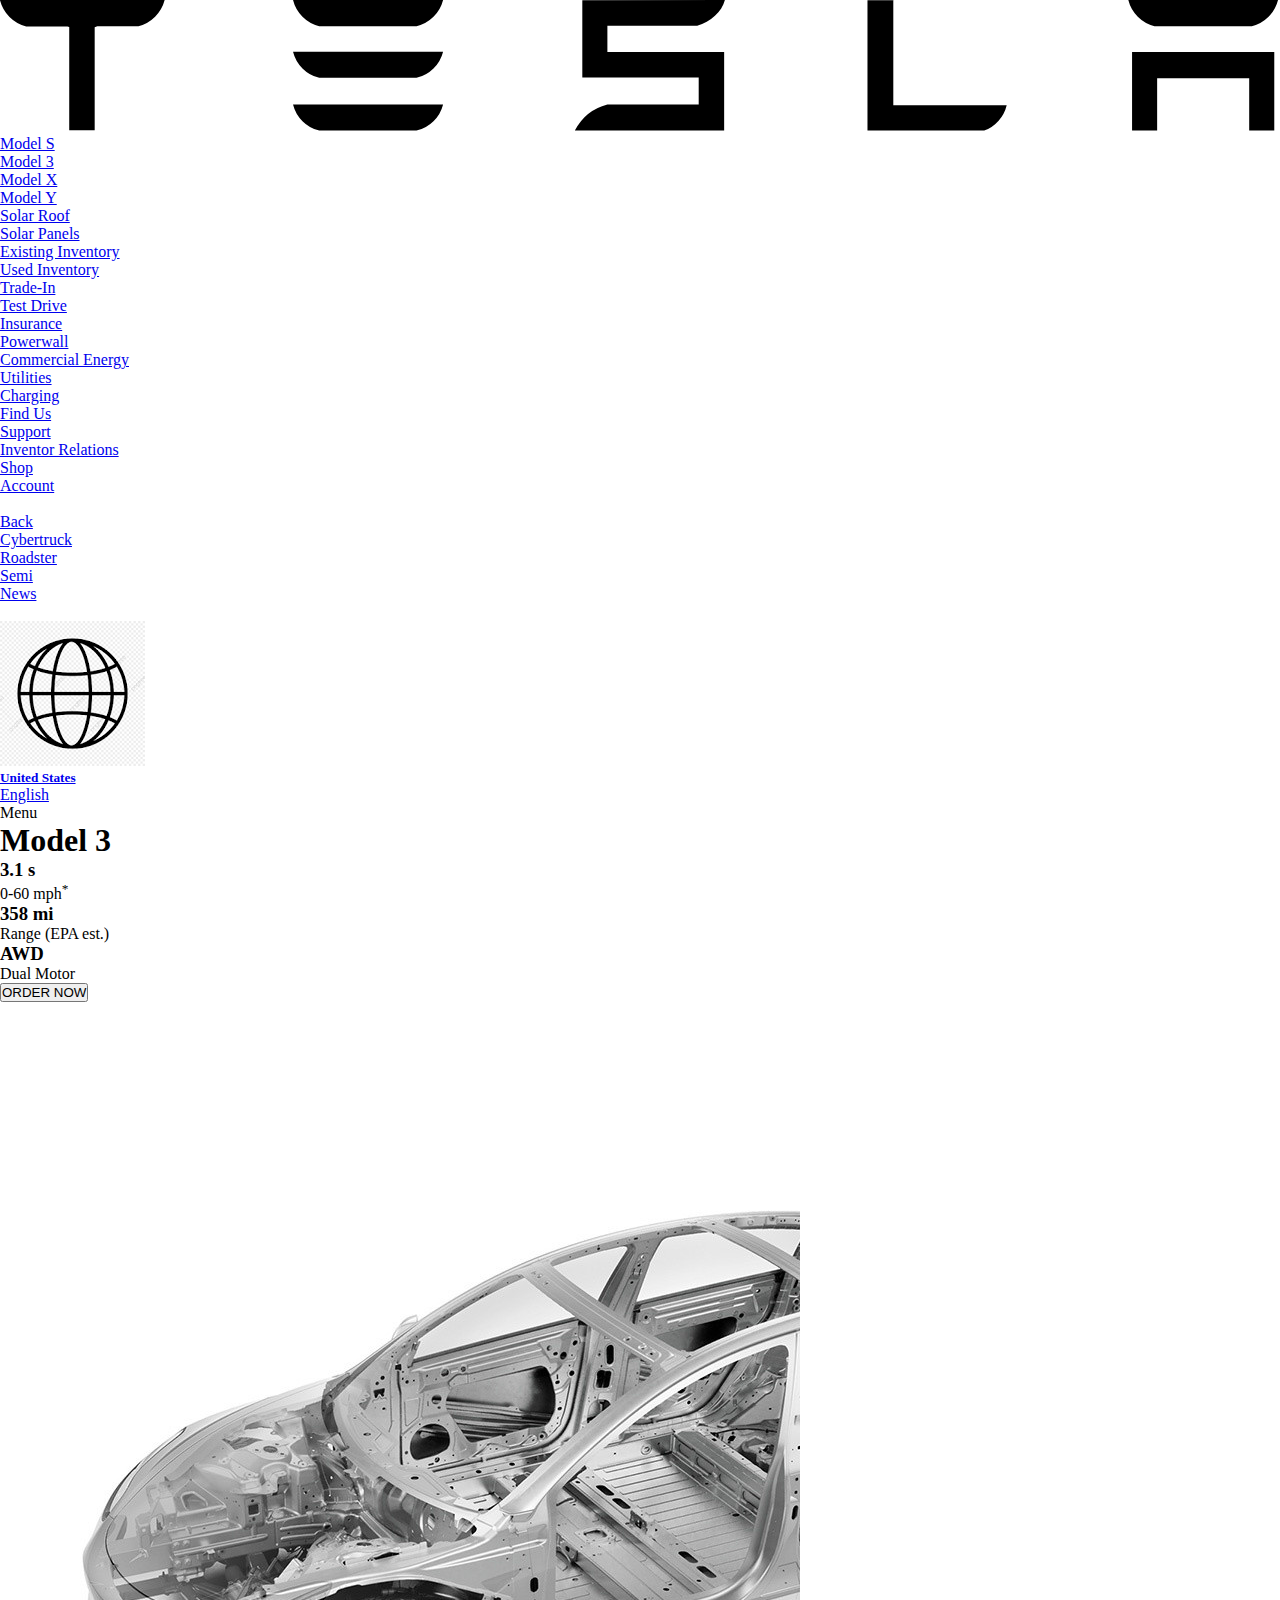
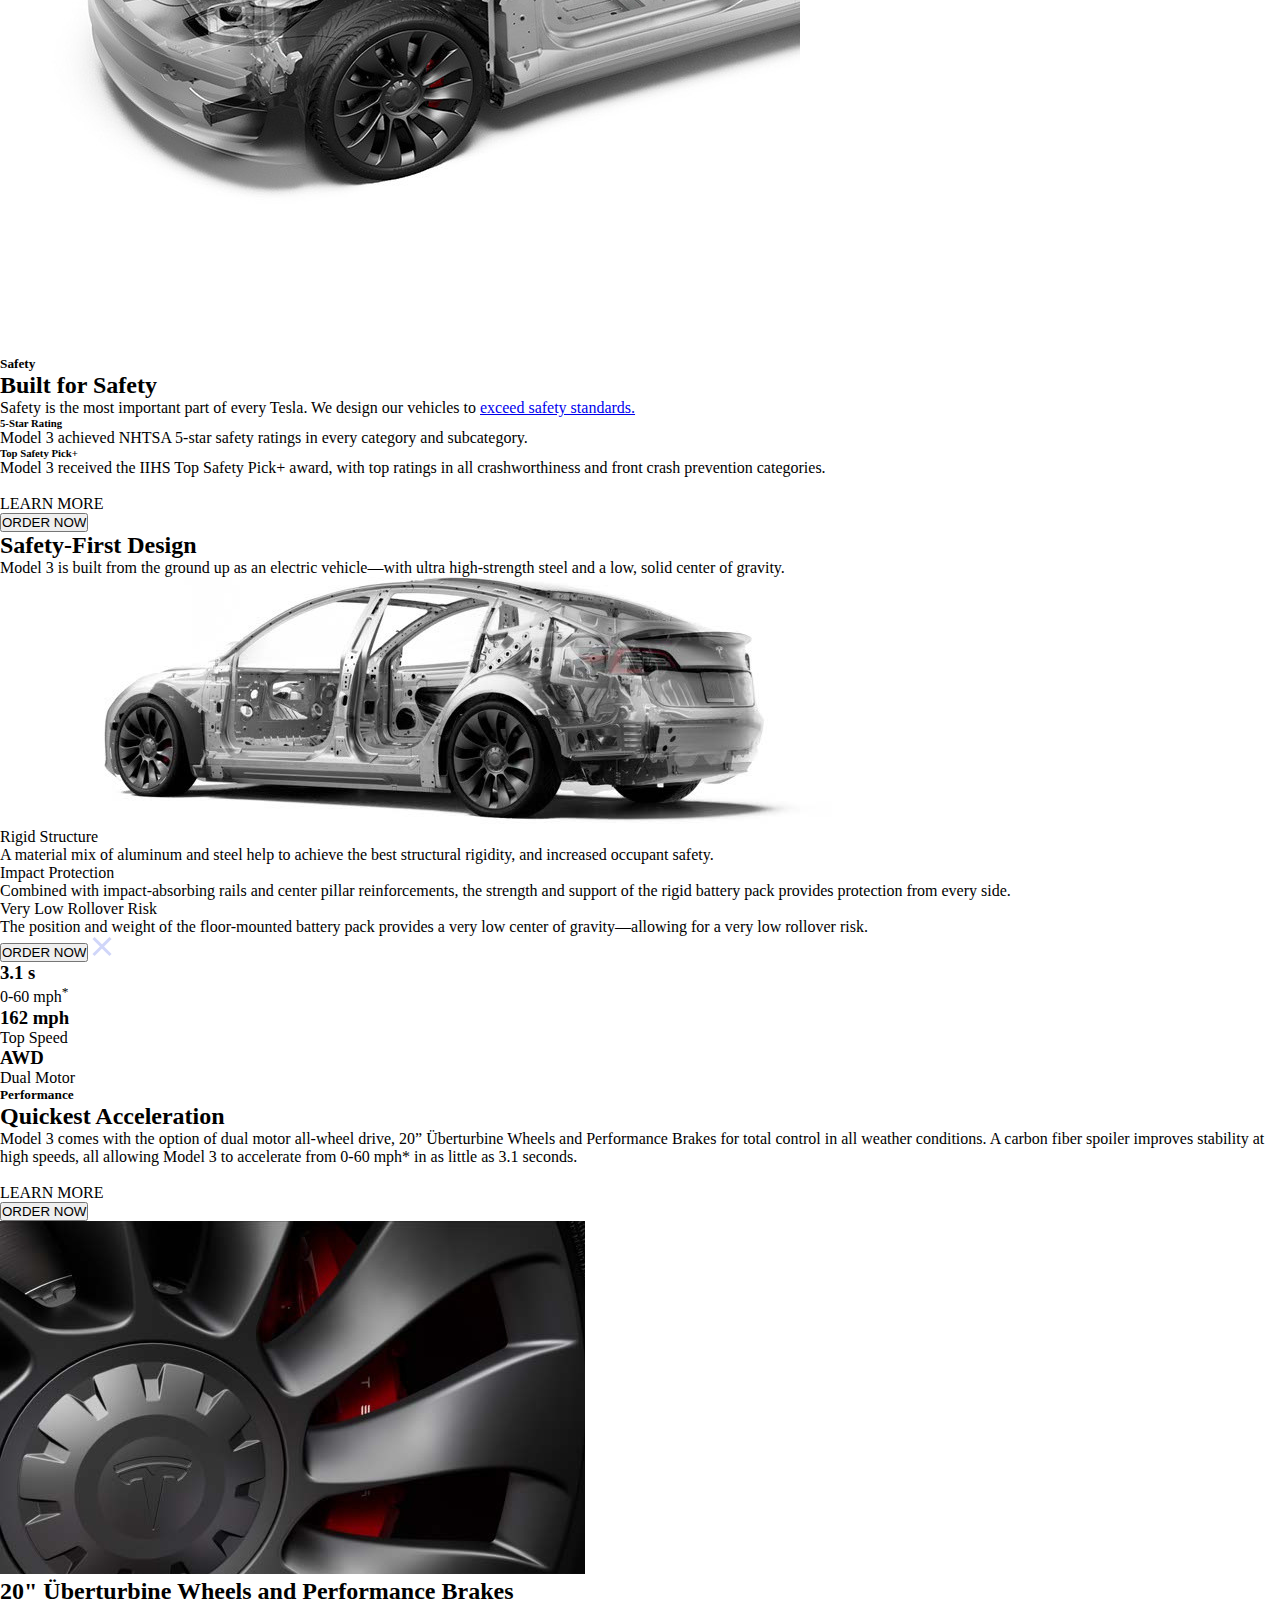
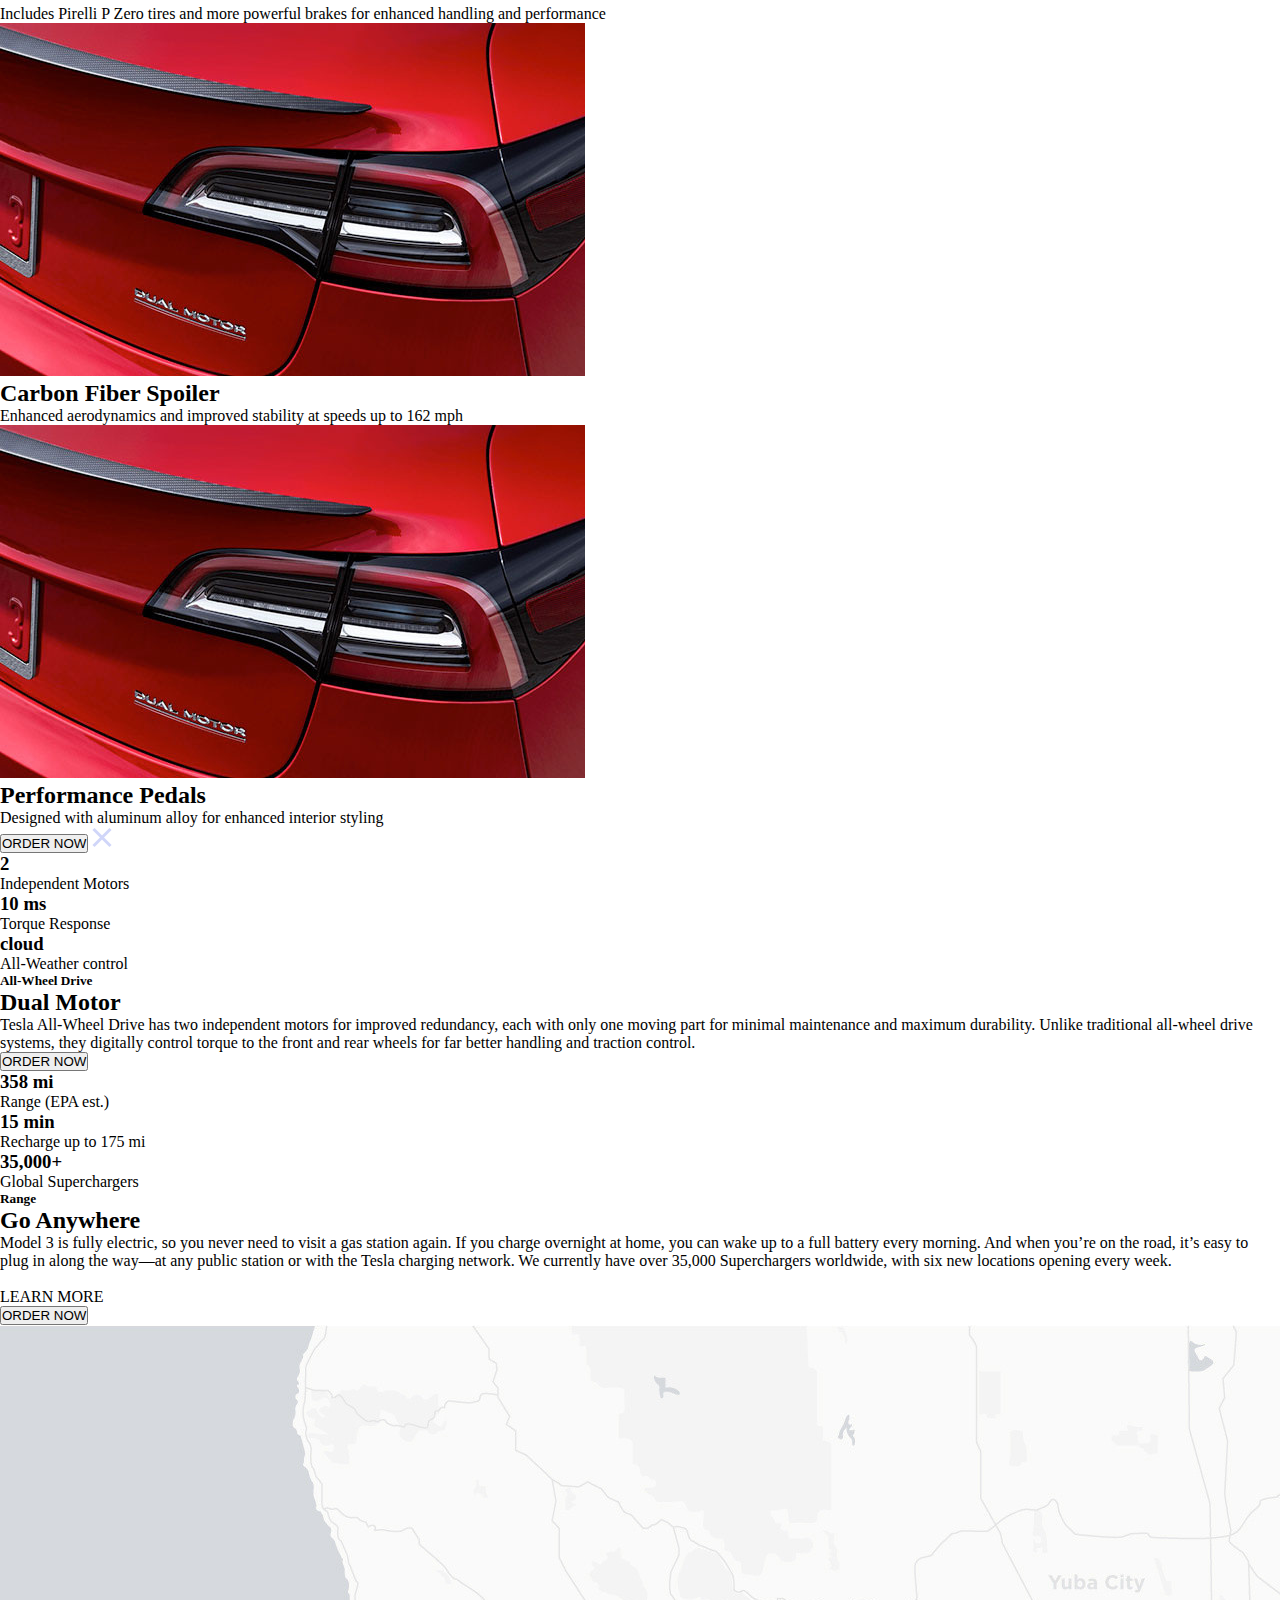
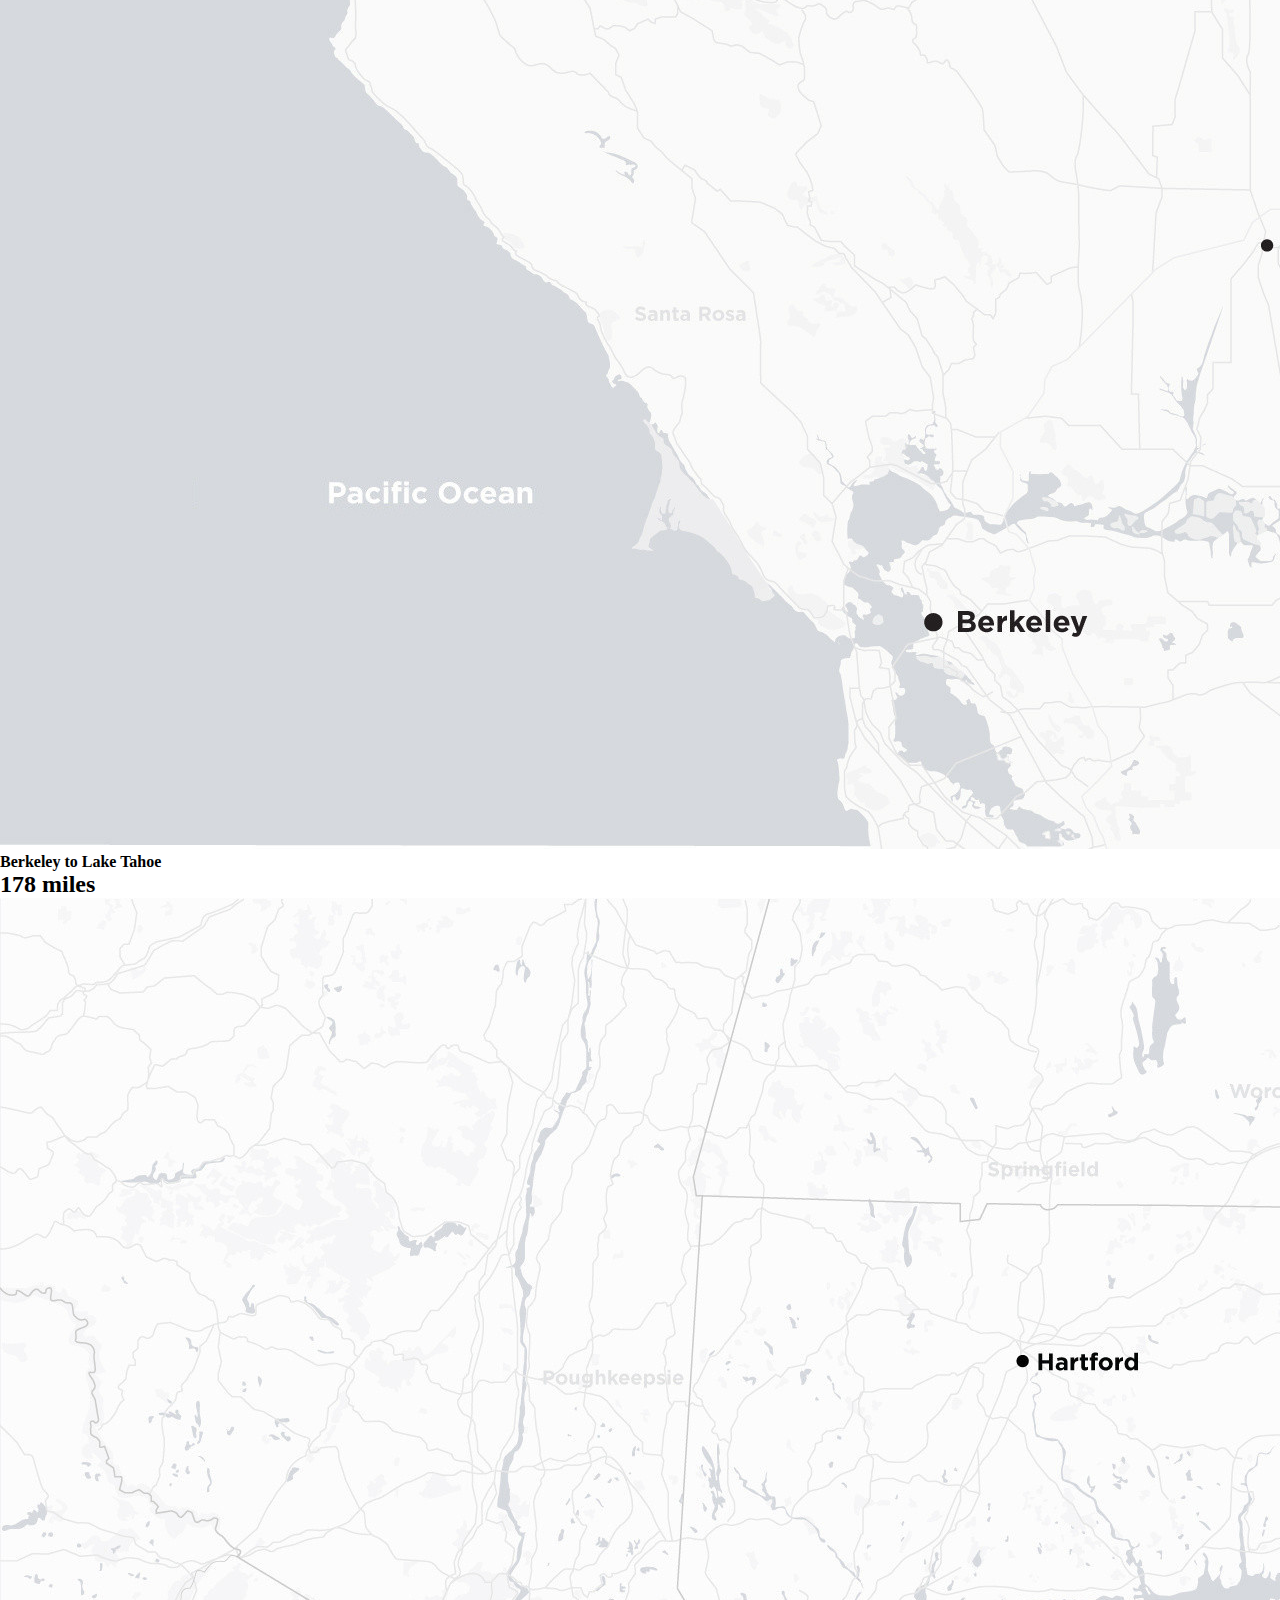
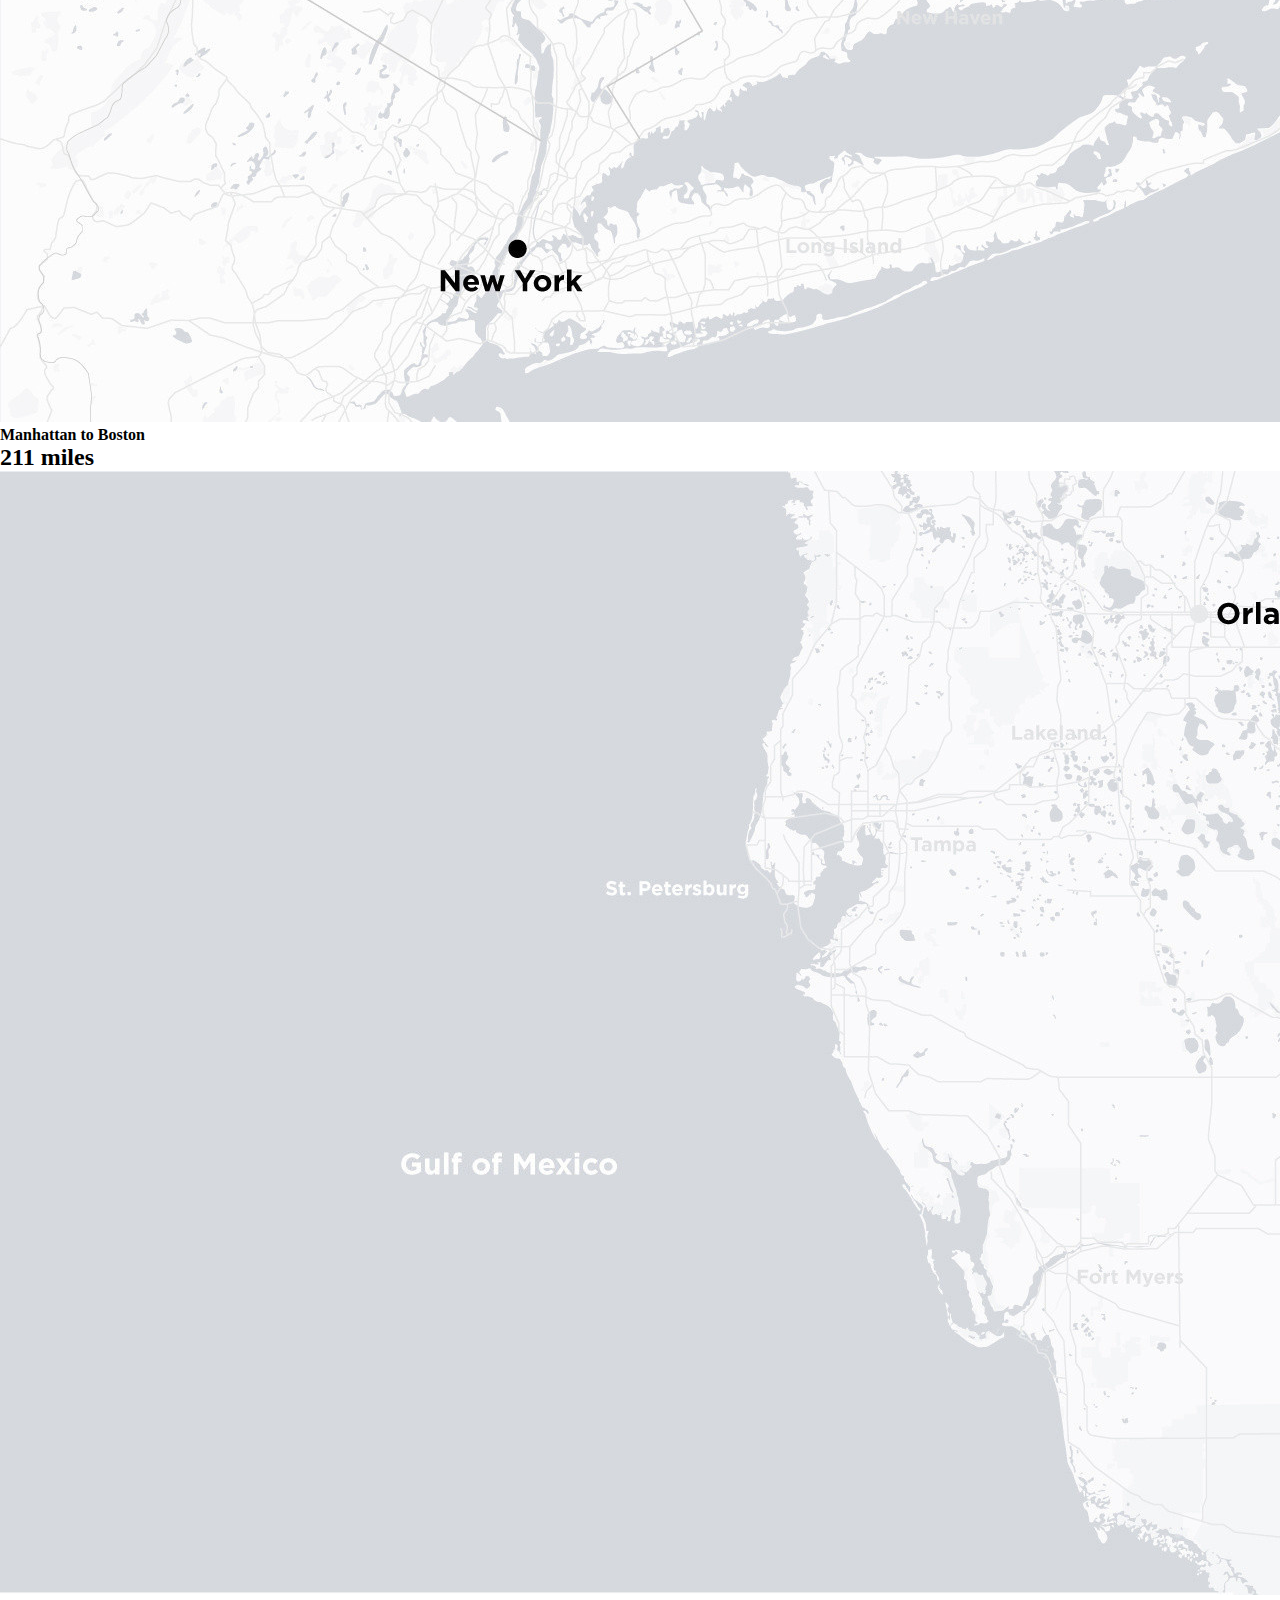
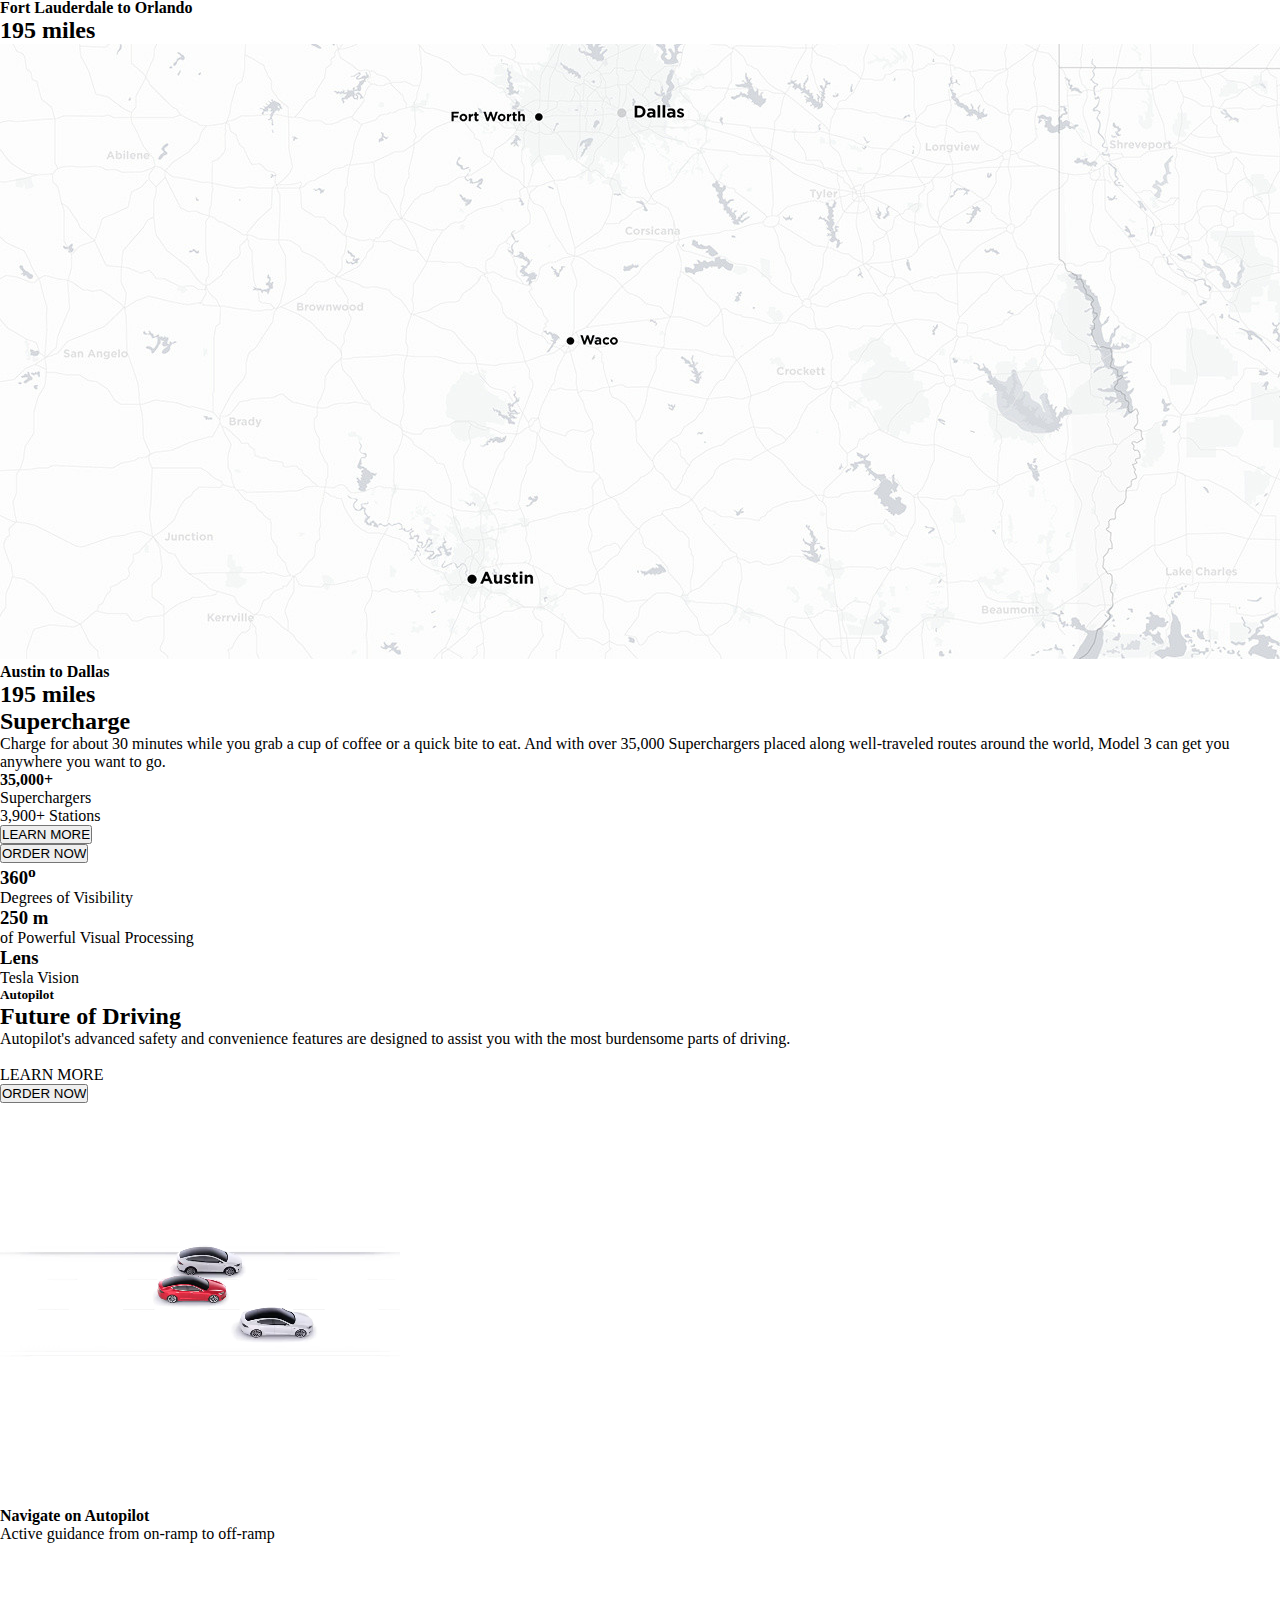
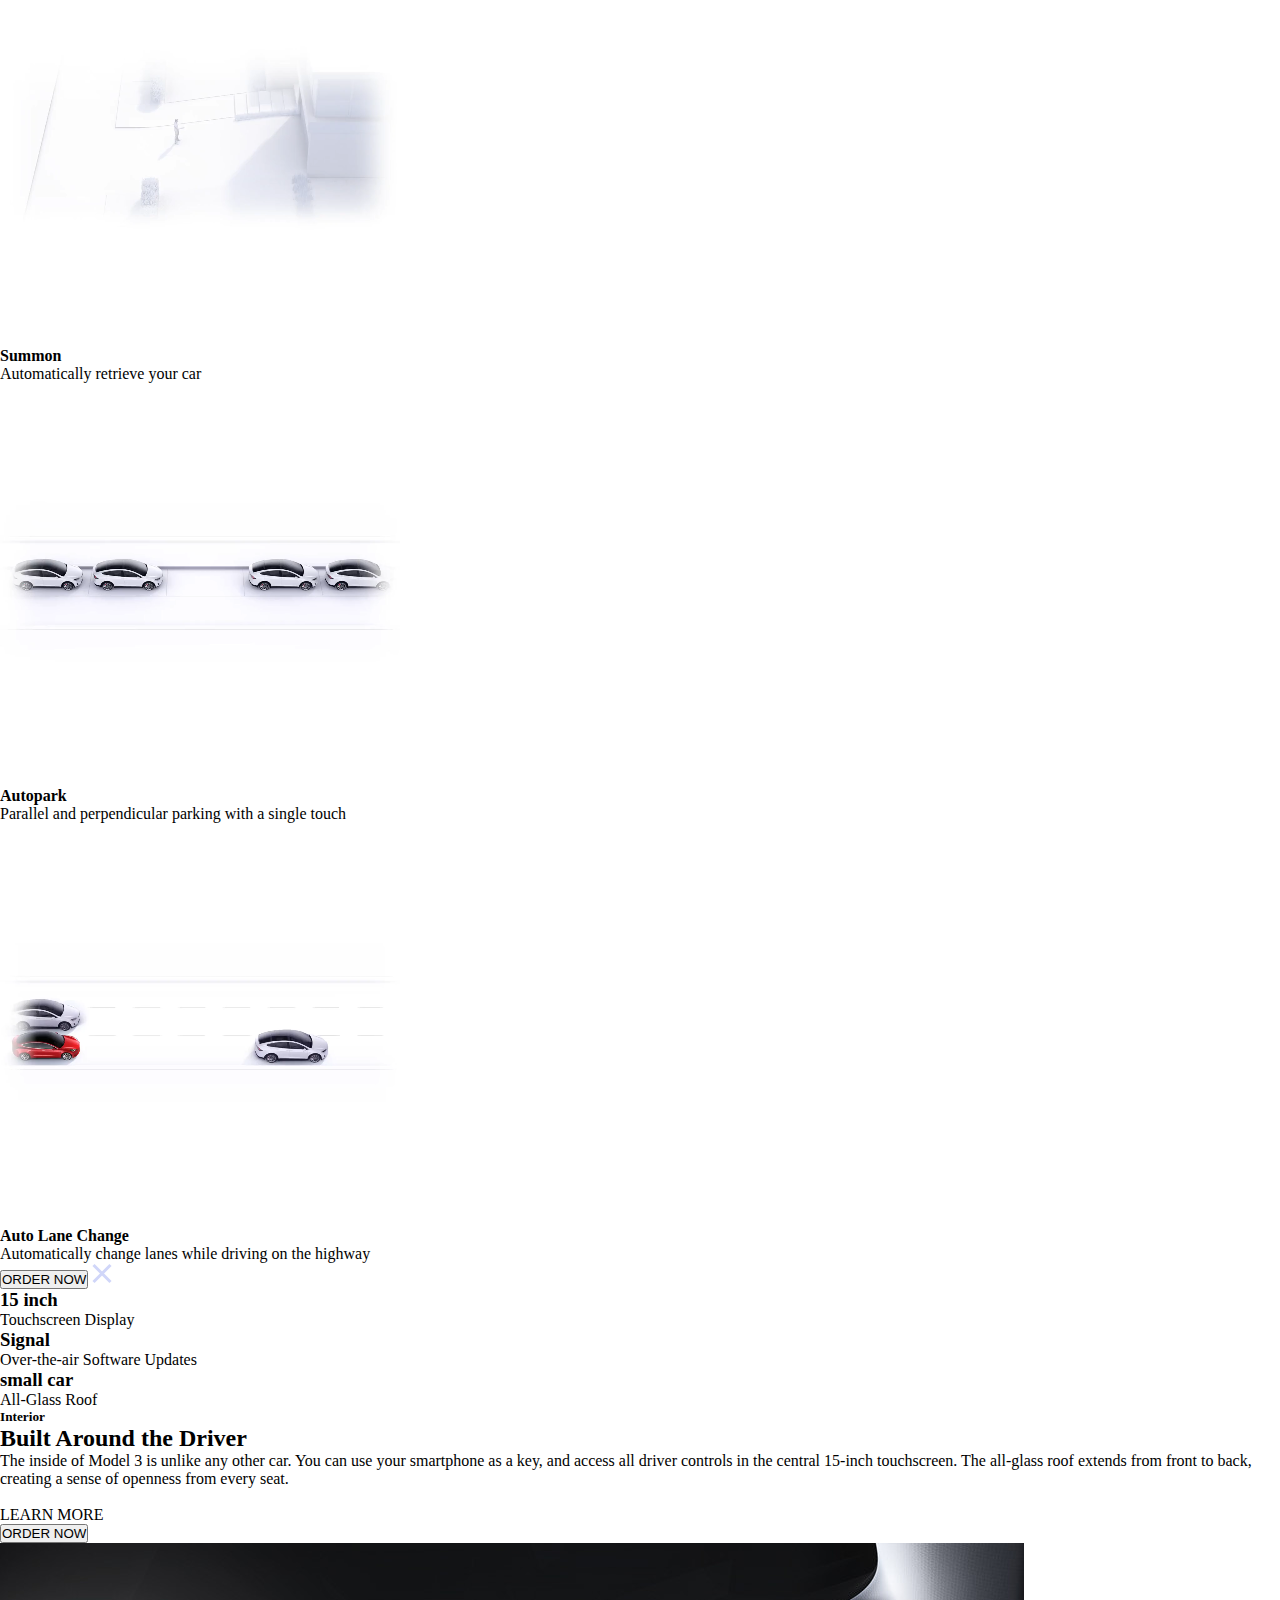
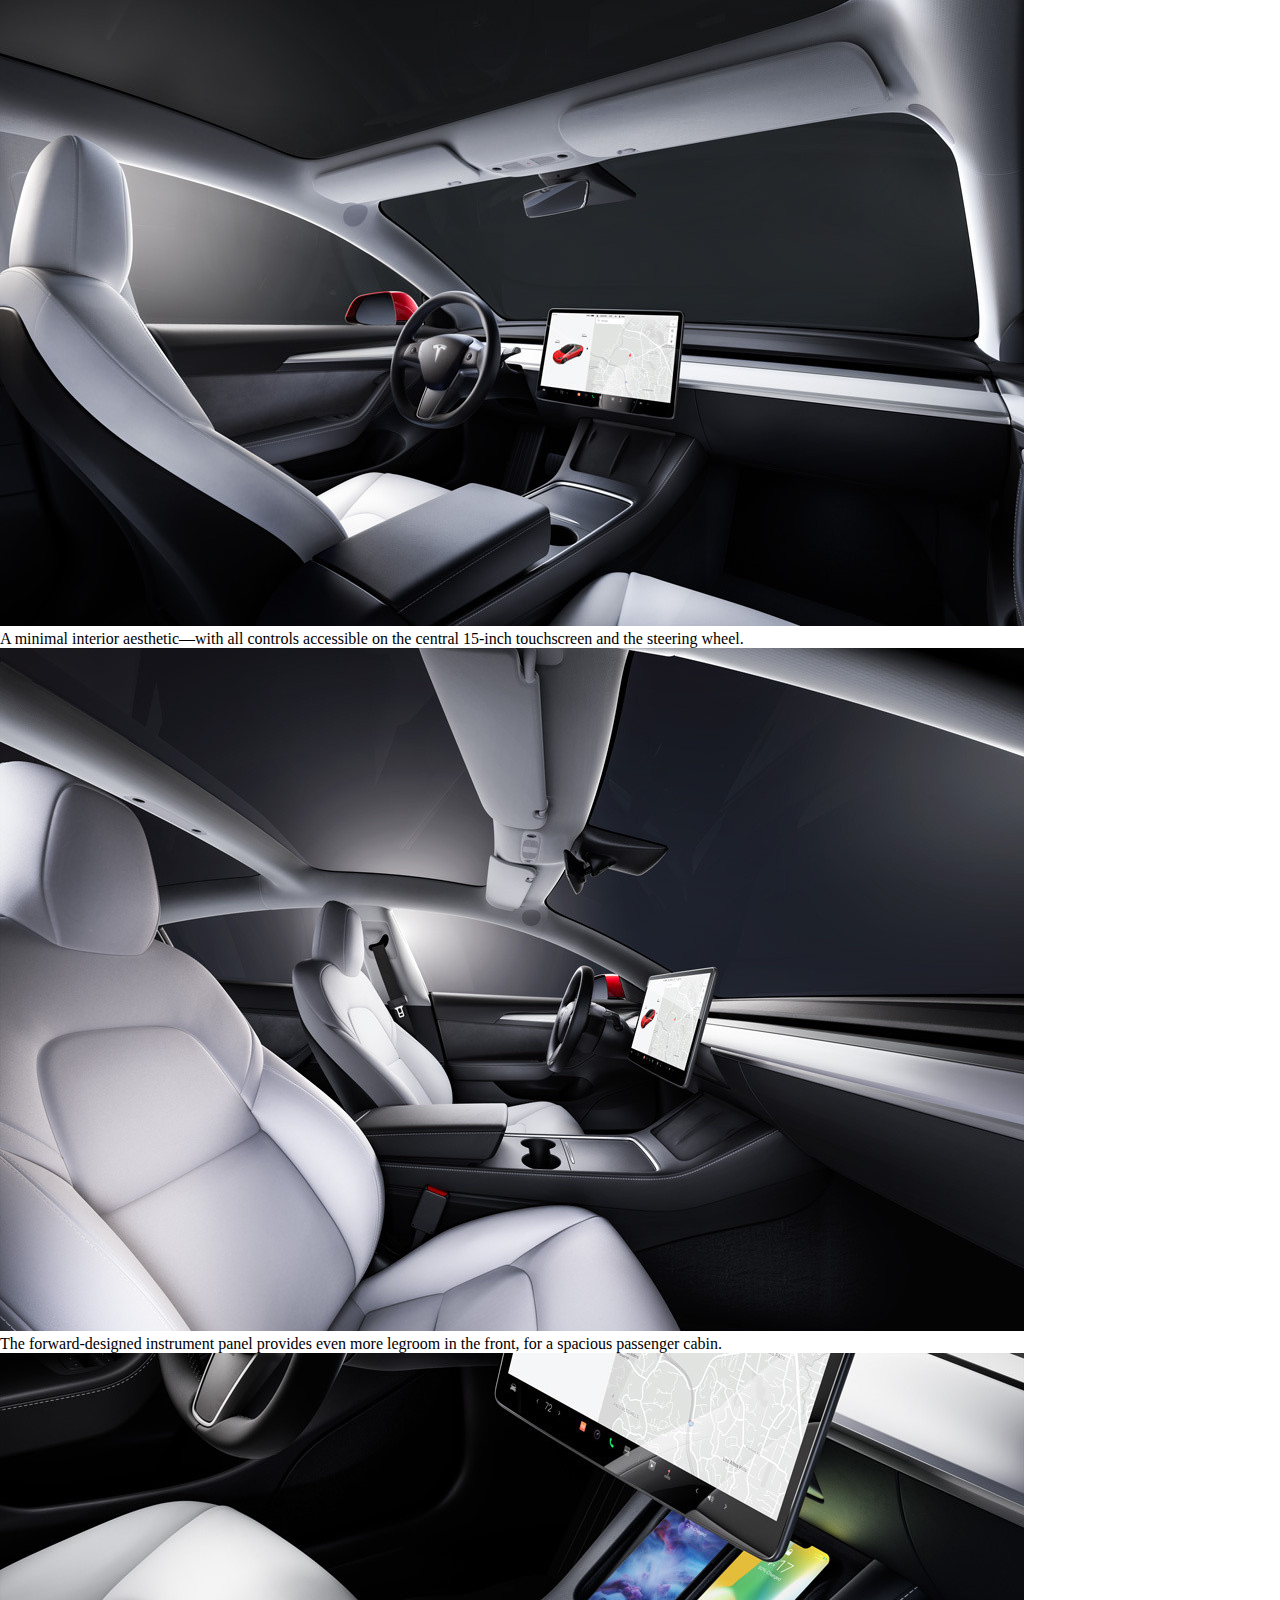
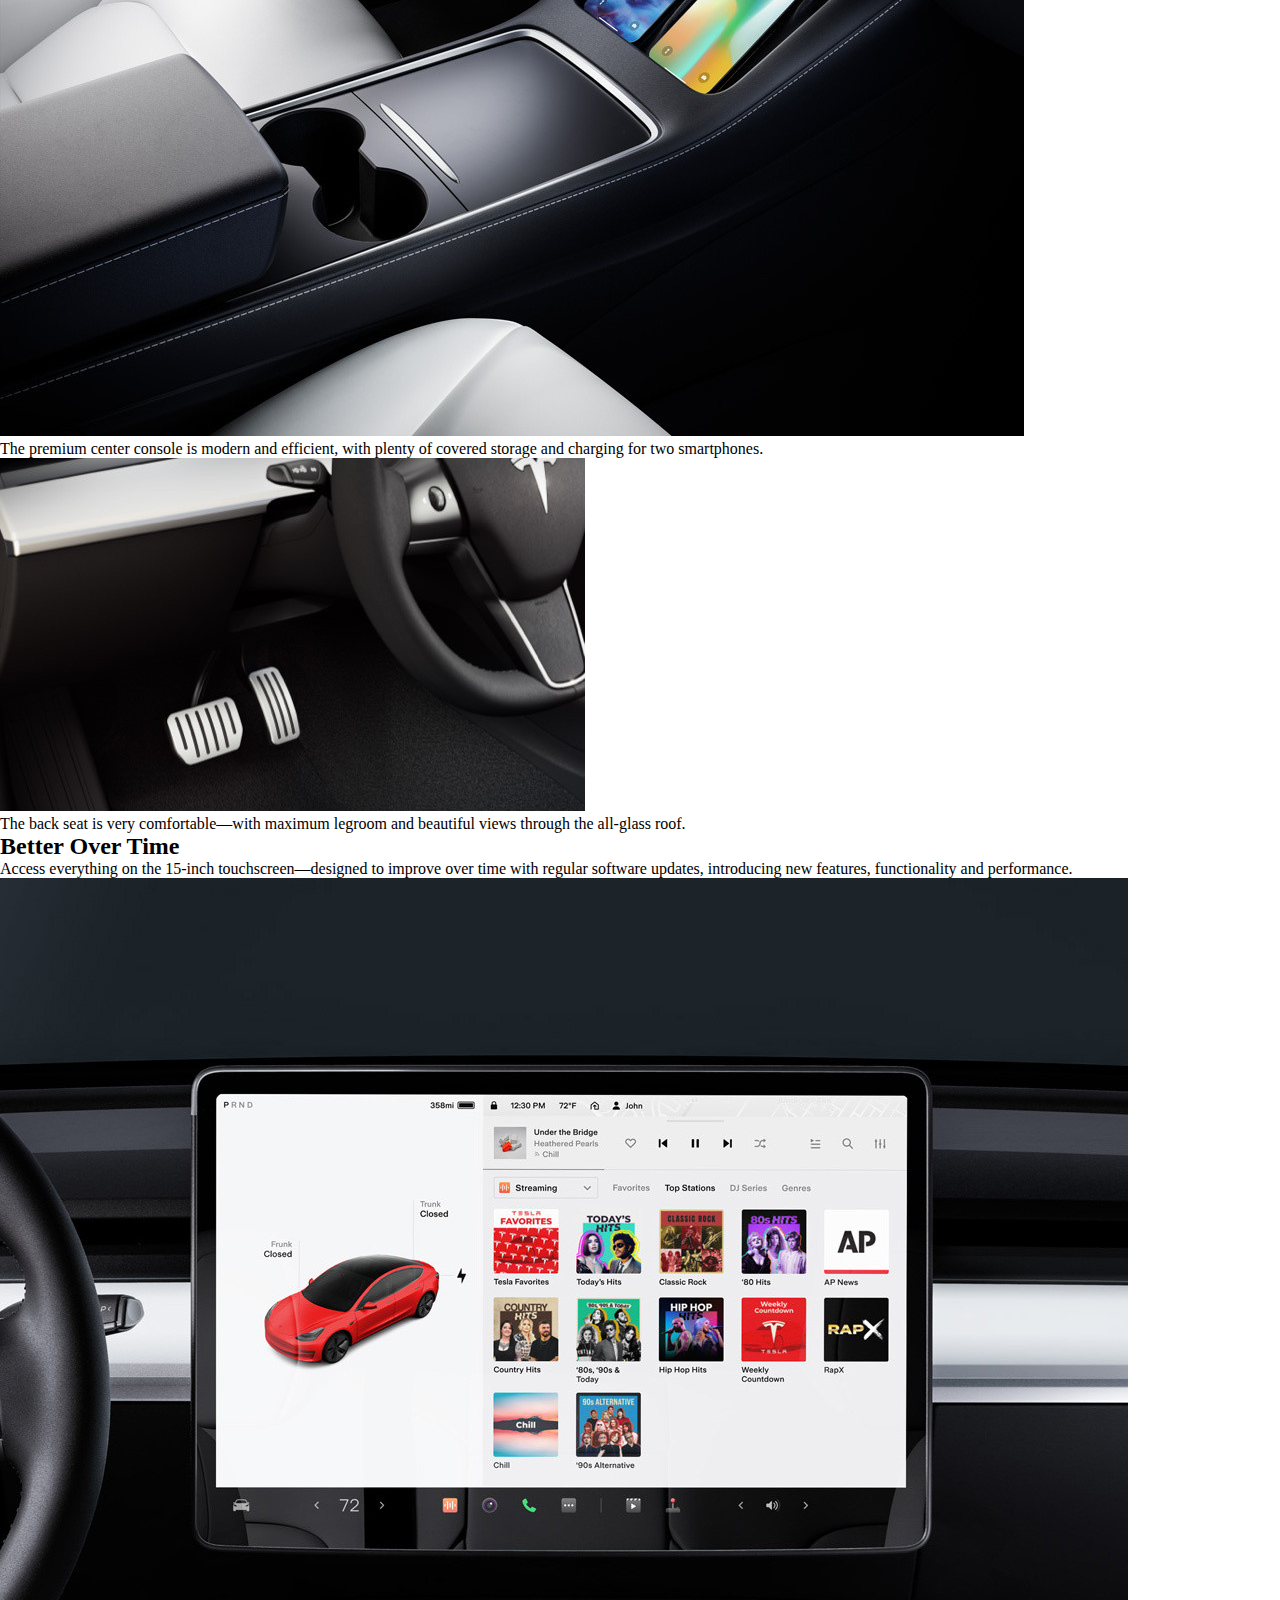
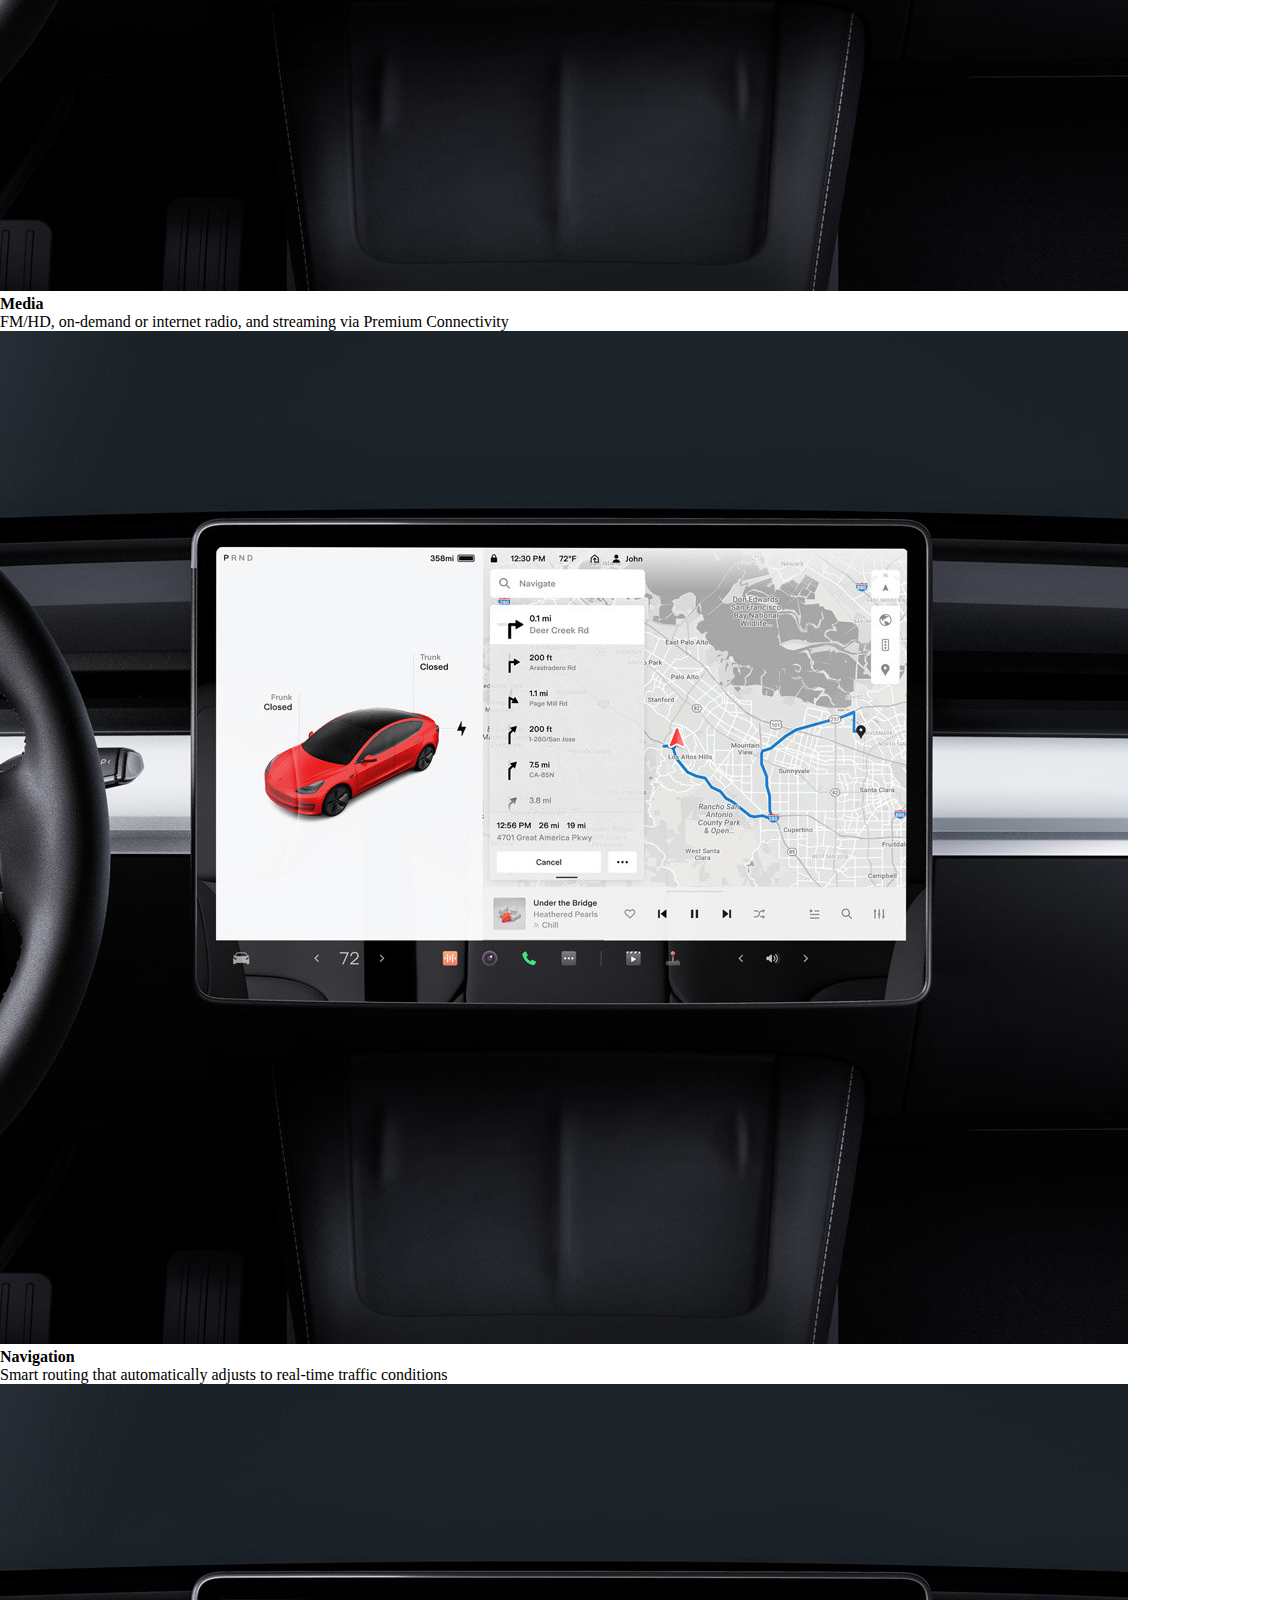
==== commit c5c7fad8: "recommit to stage changes,which are the inclusion of links" ====
--- a/indexModal3.html
+++ b/indexModal3.html
@@ -5,6 +5,7 @@
     <meta http-equiv="X-UA-Compatible" content="IE=edge">
     <meta name="viewport" content="width=device-width, initial-scale=1.0">
     <title>Modal3</title>
+    <link rel="stylesheet" href="modal3.css">
 </head>
 <body>
     <header>
--- a/modal3.css
+++ b/modal3.css
@@ -0,0 +1,6 @@
+*{
+    margin:0;
+    padding:0;
+    box-sizing: border-box;
+    scroll-behavior: smooth;
+}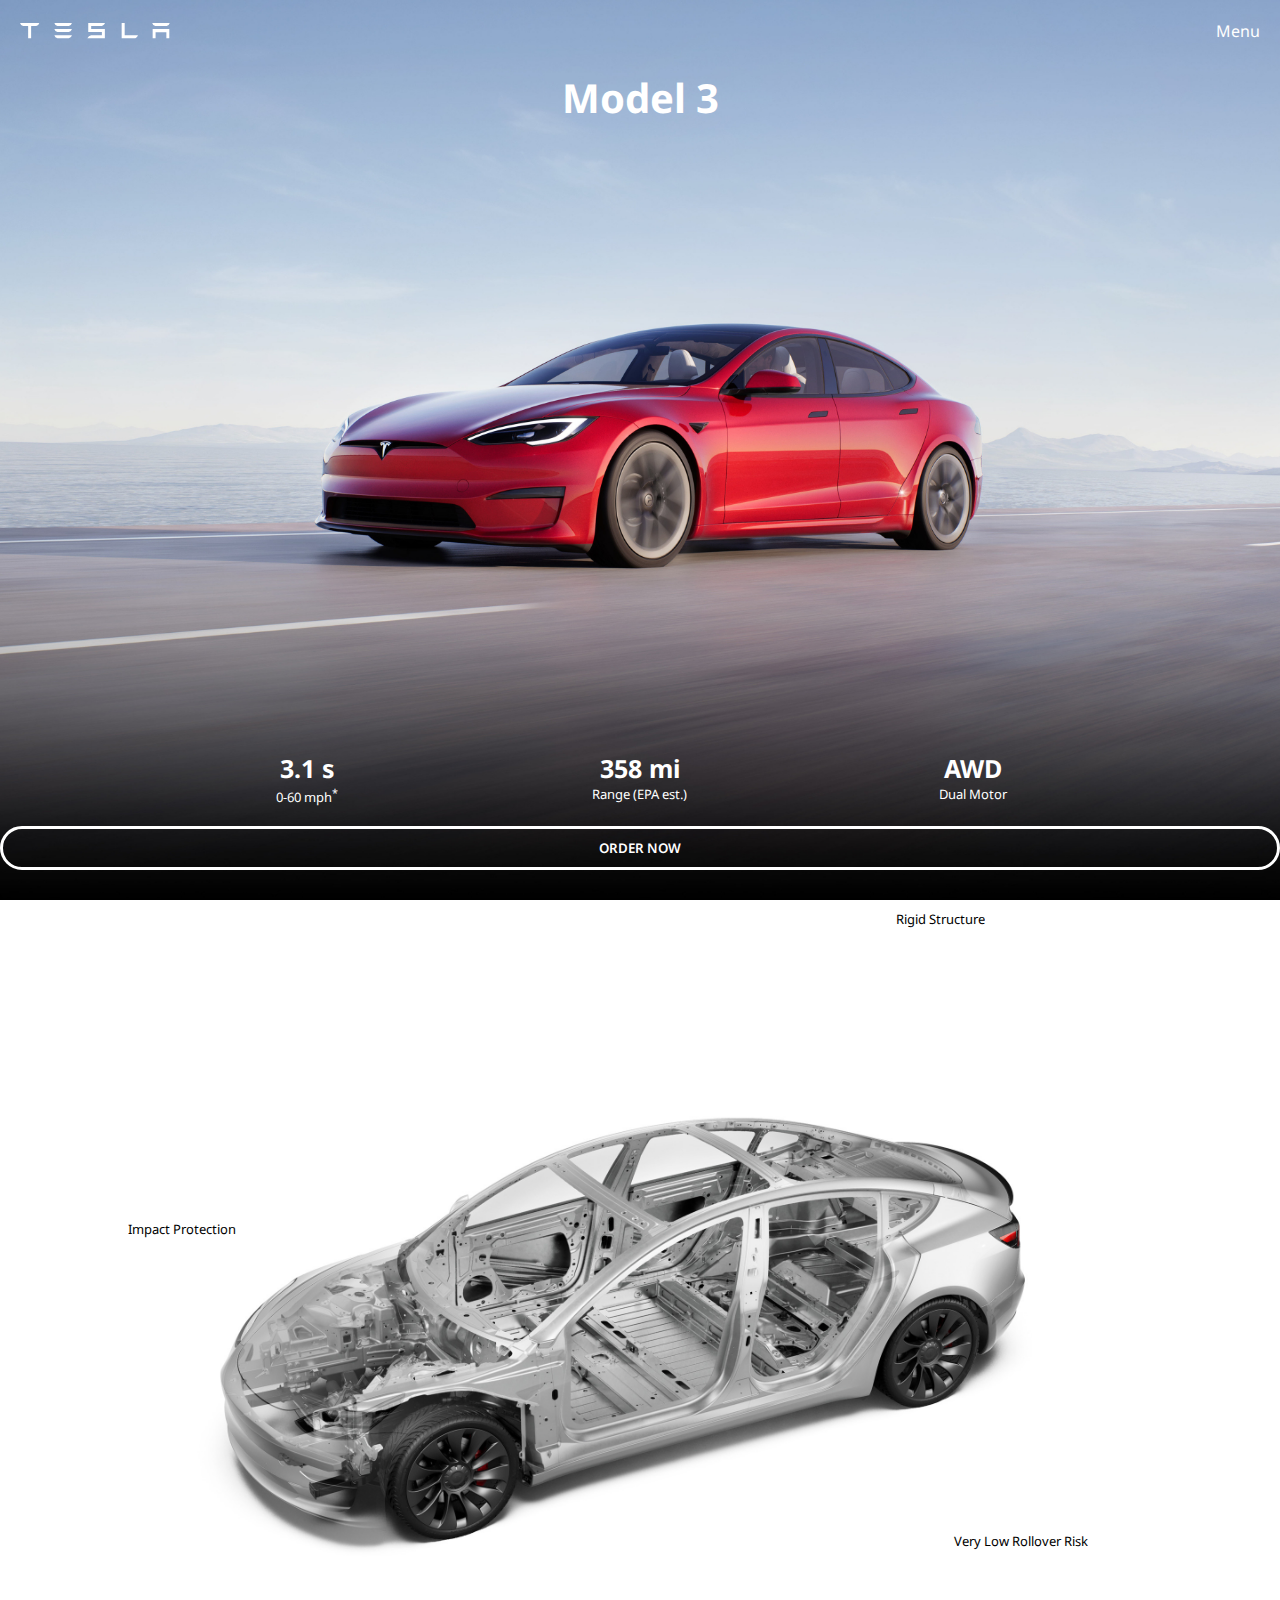
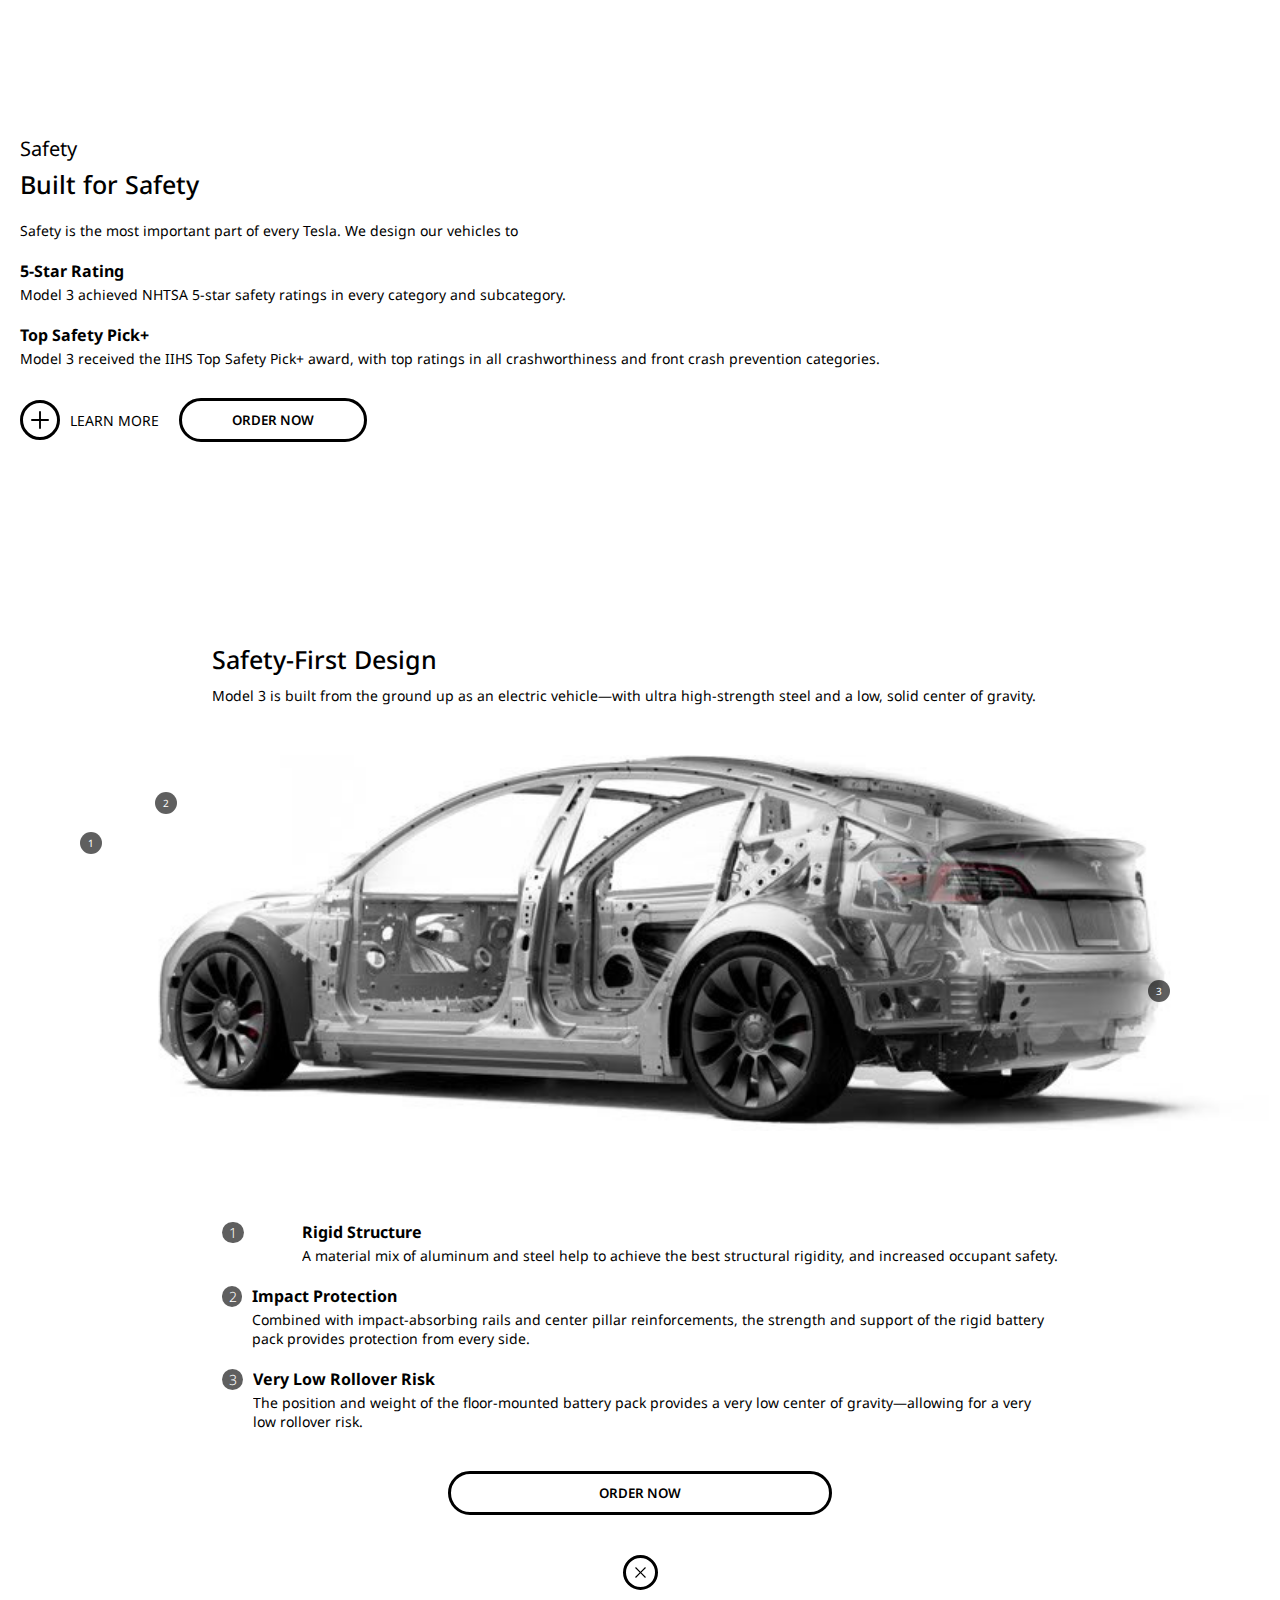
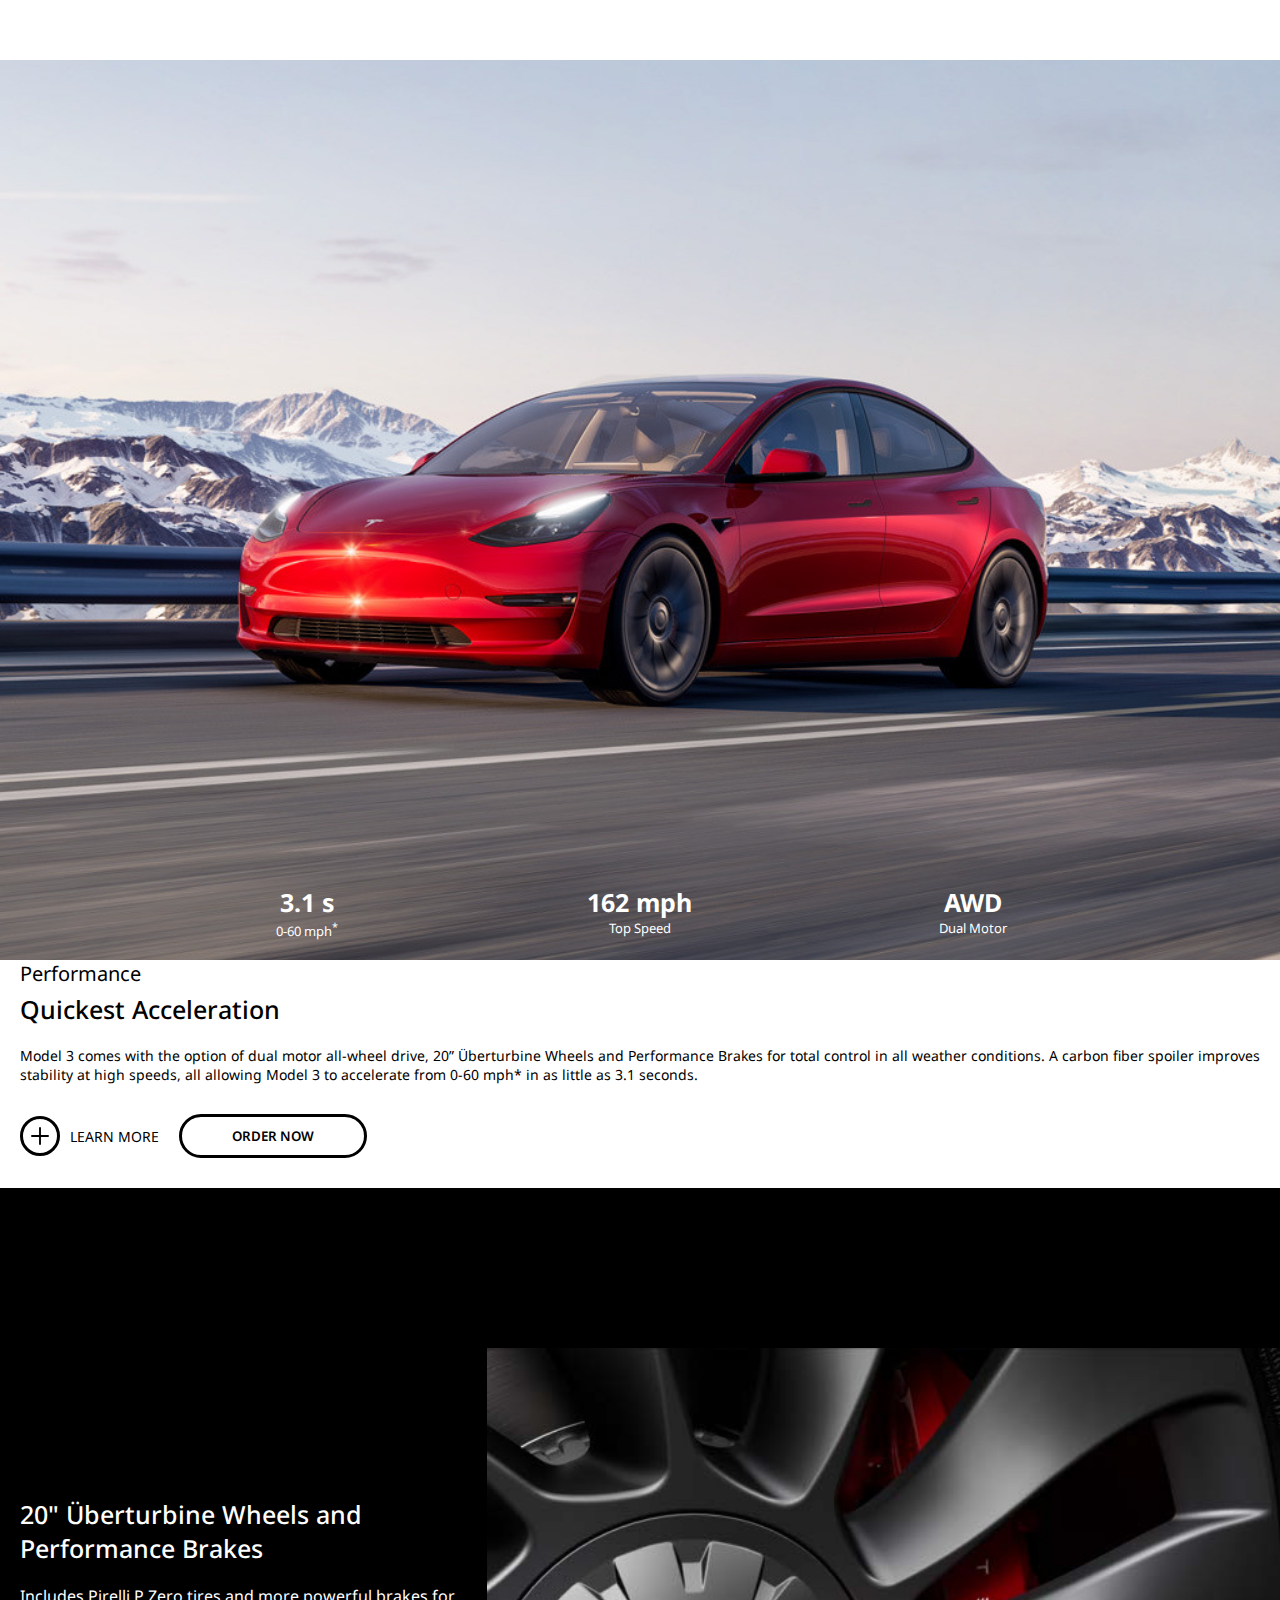
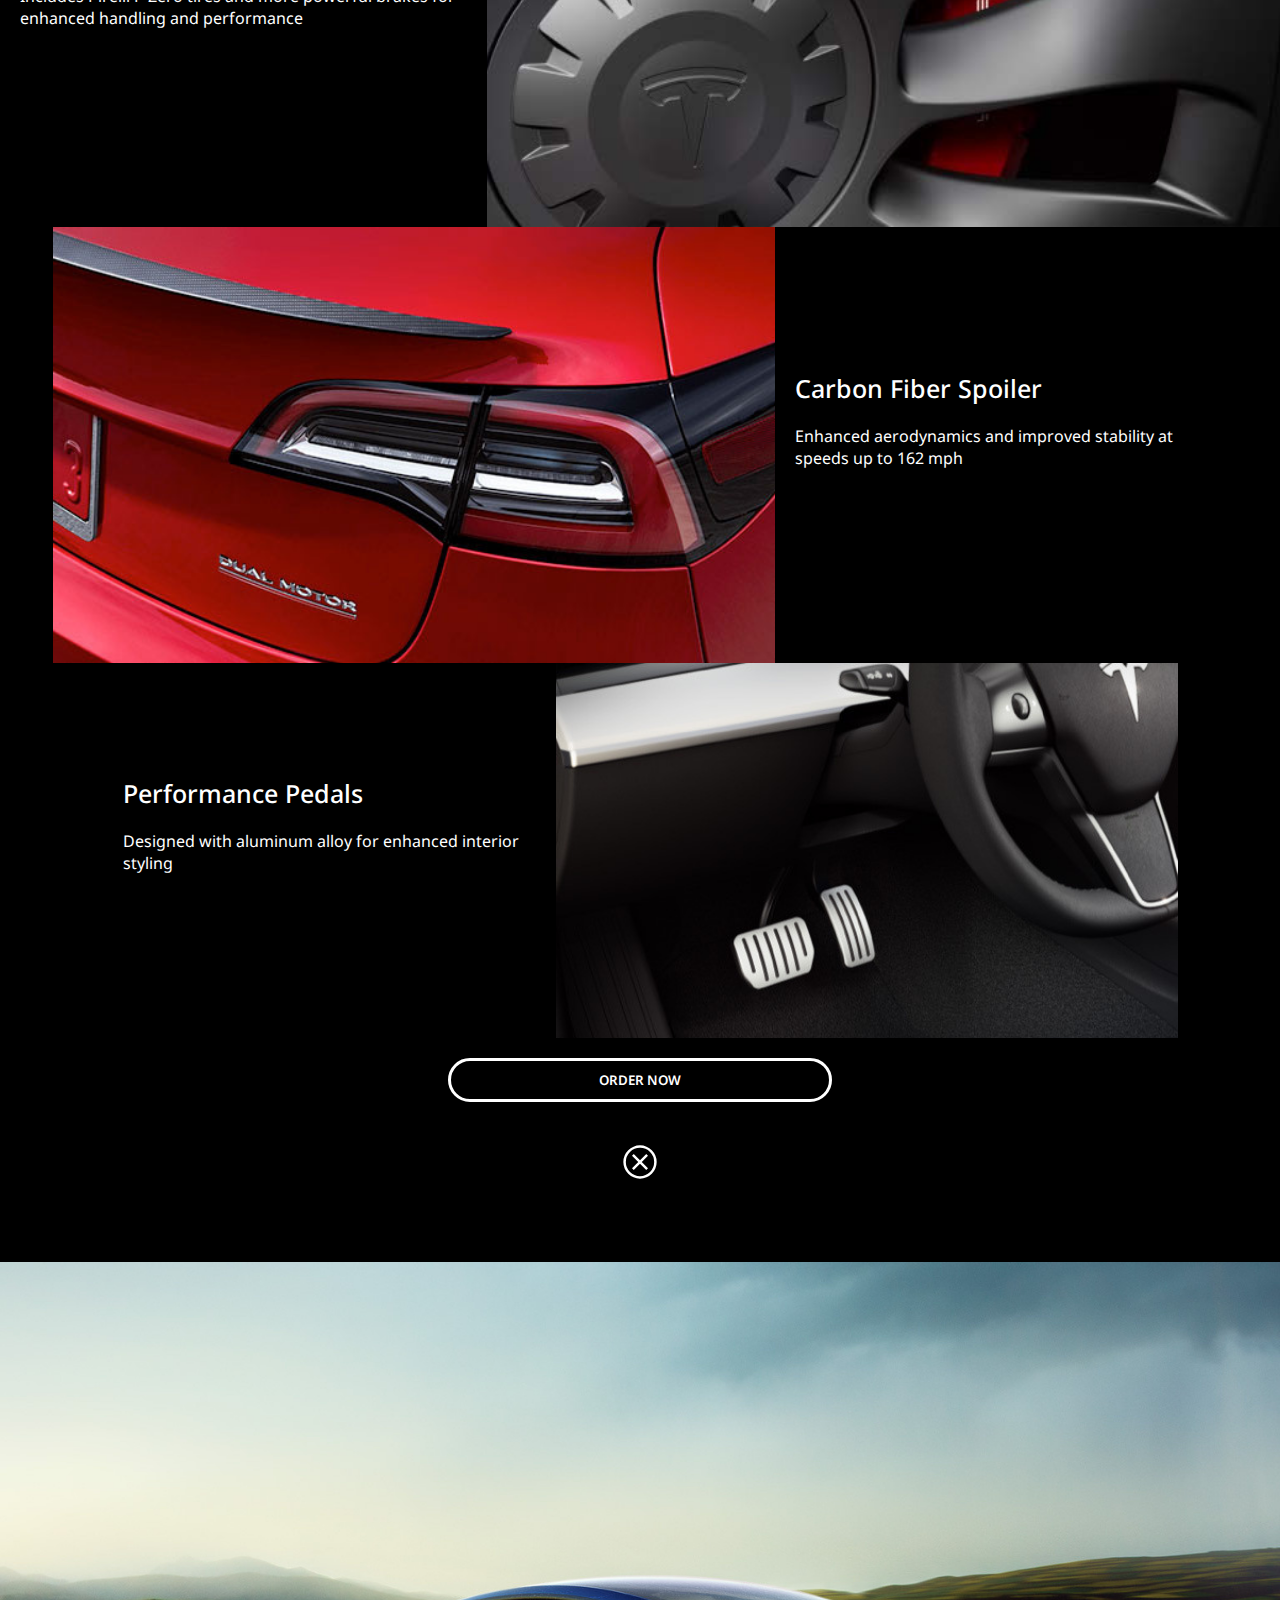
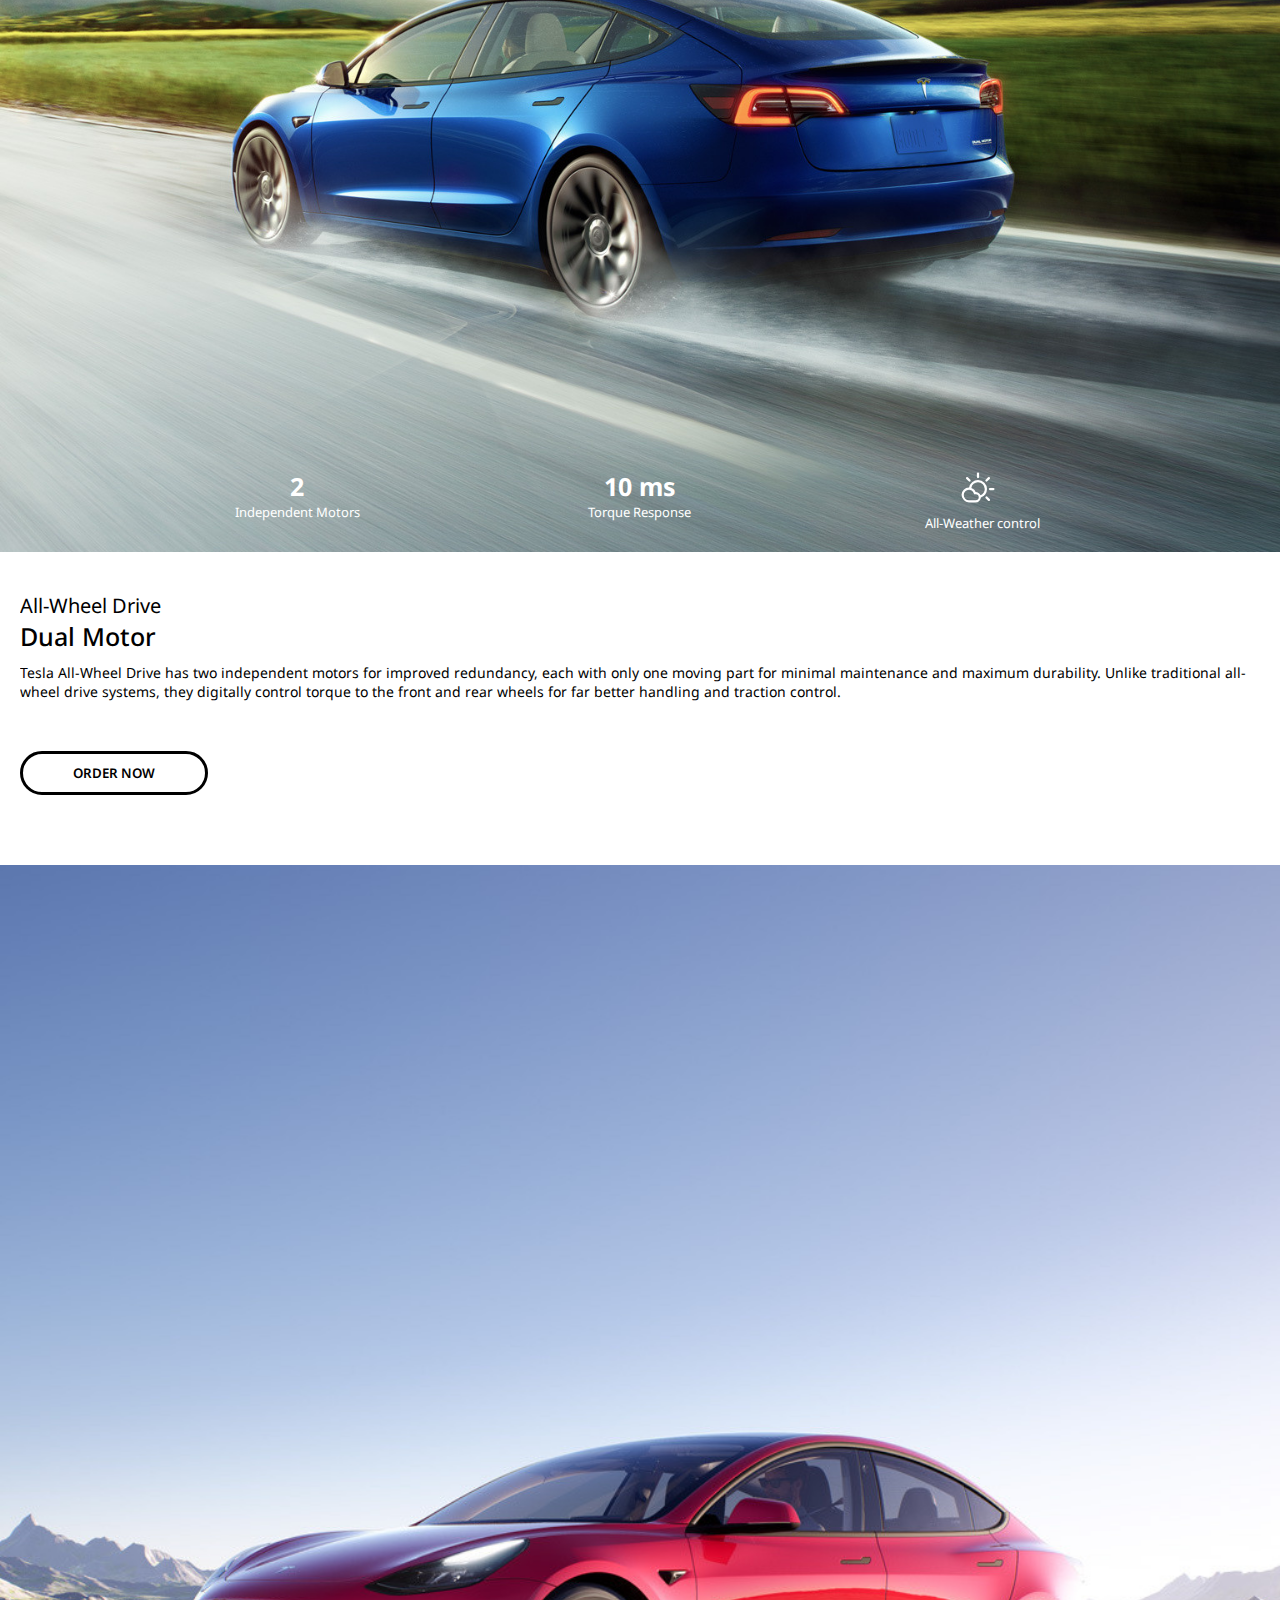
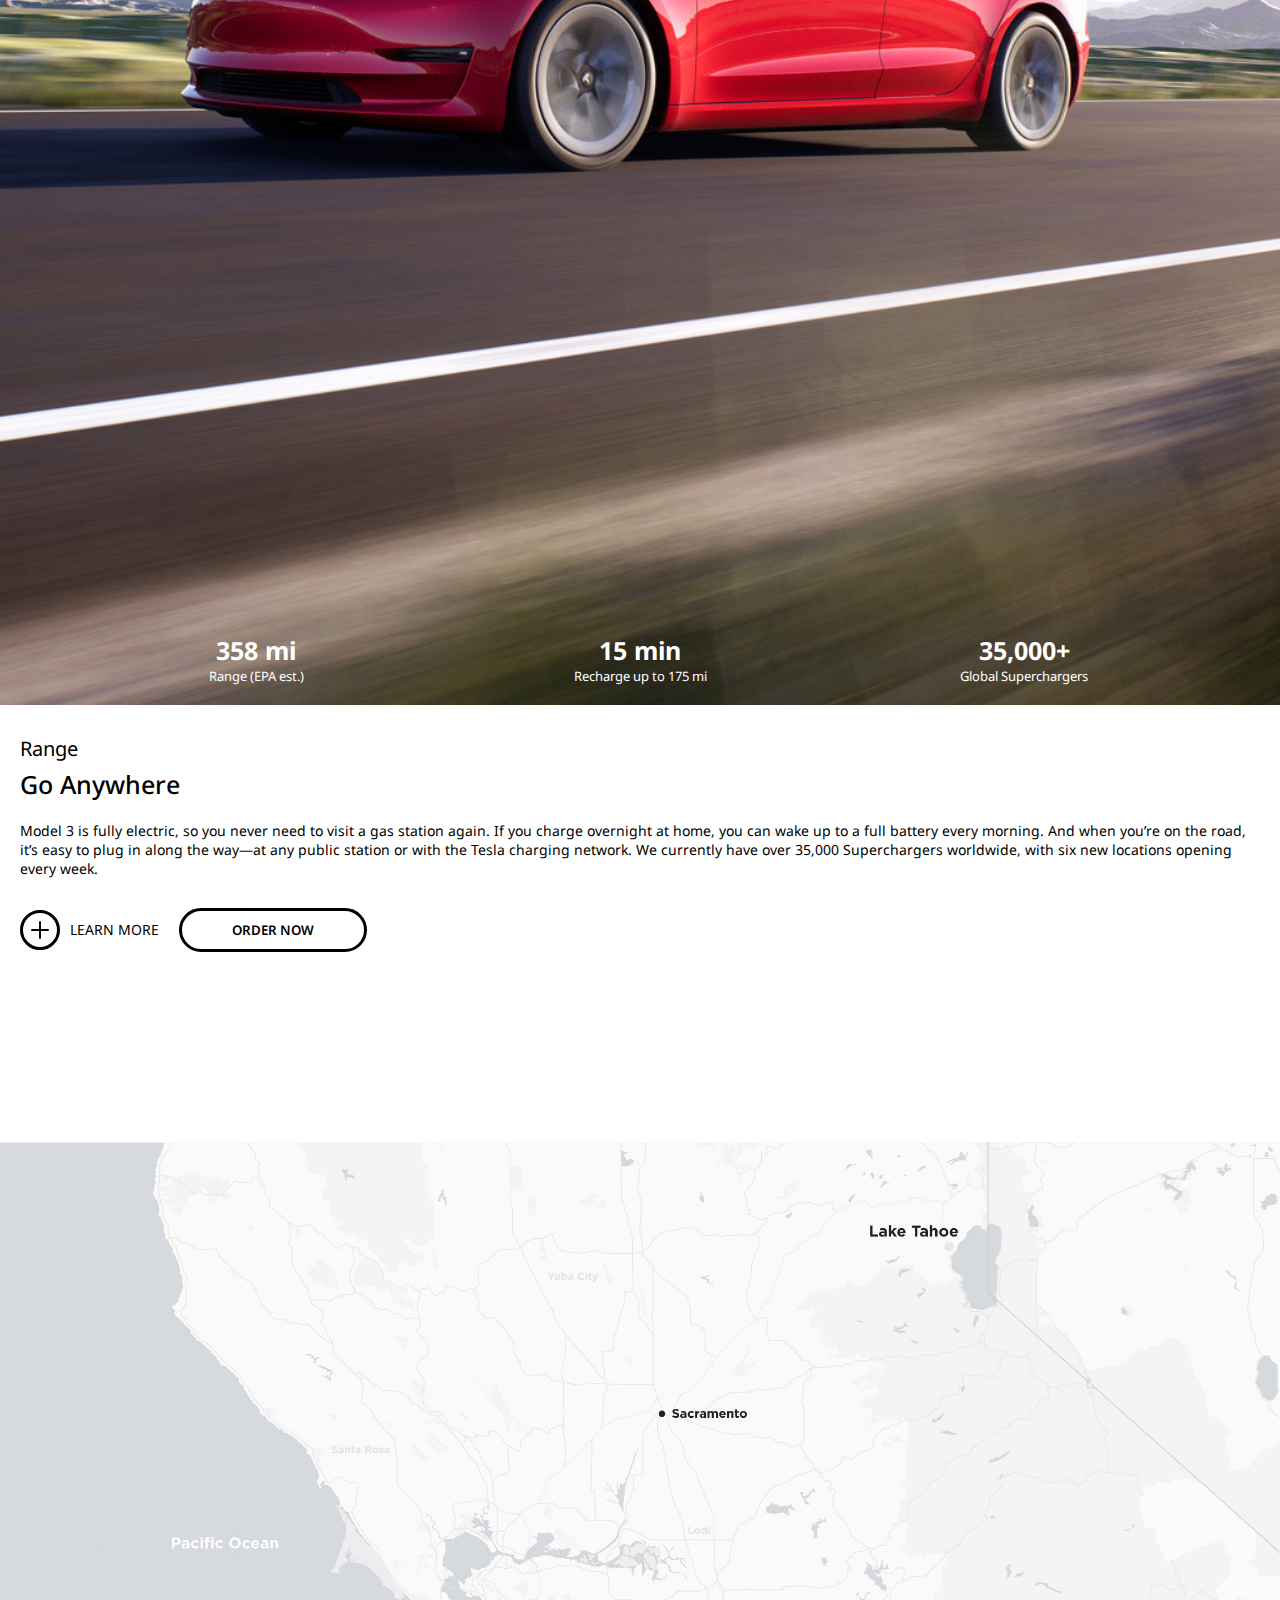
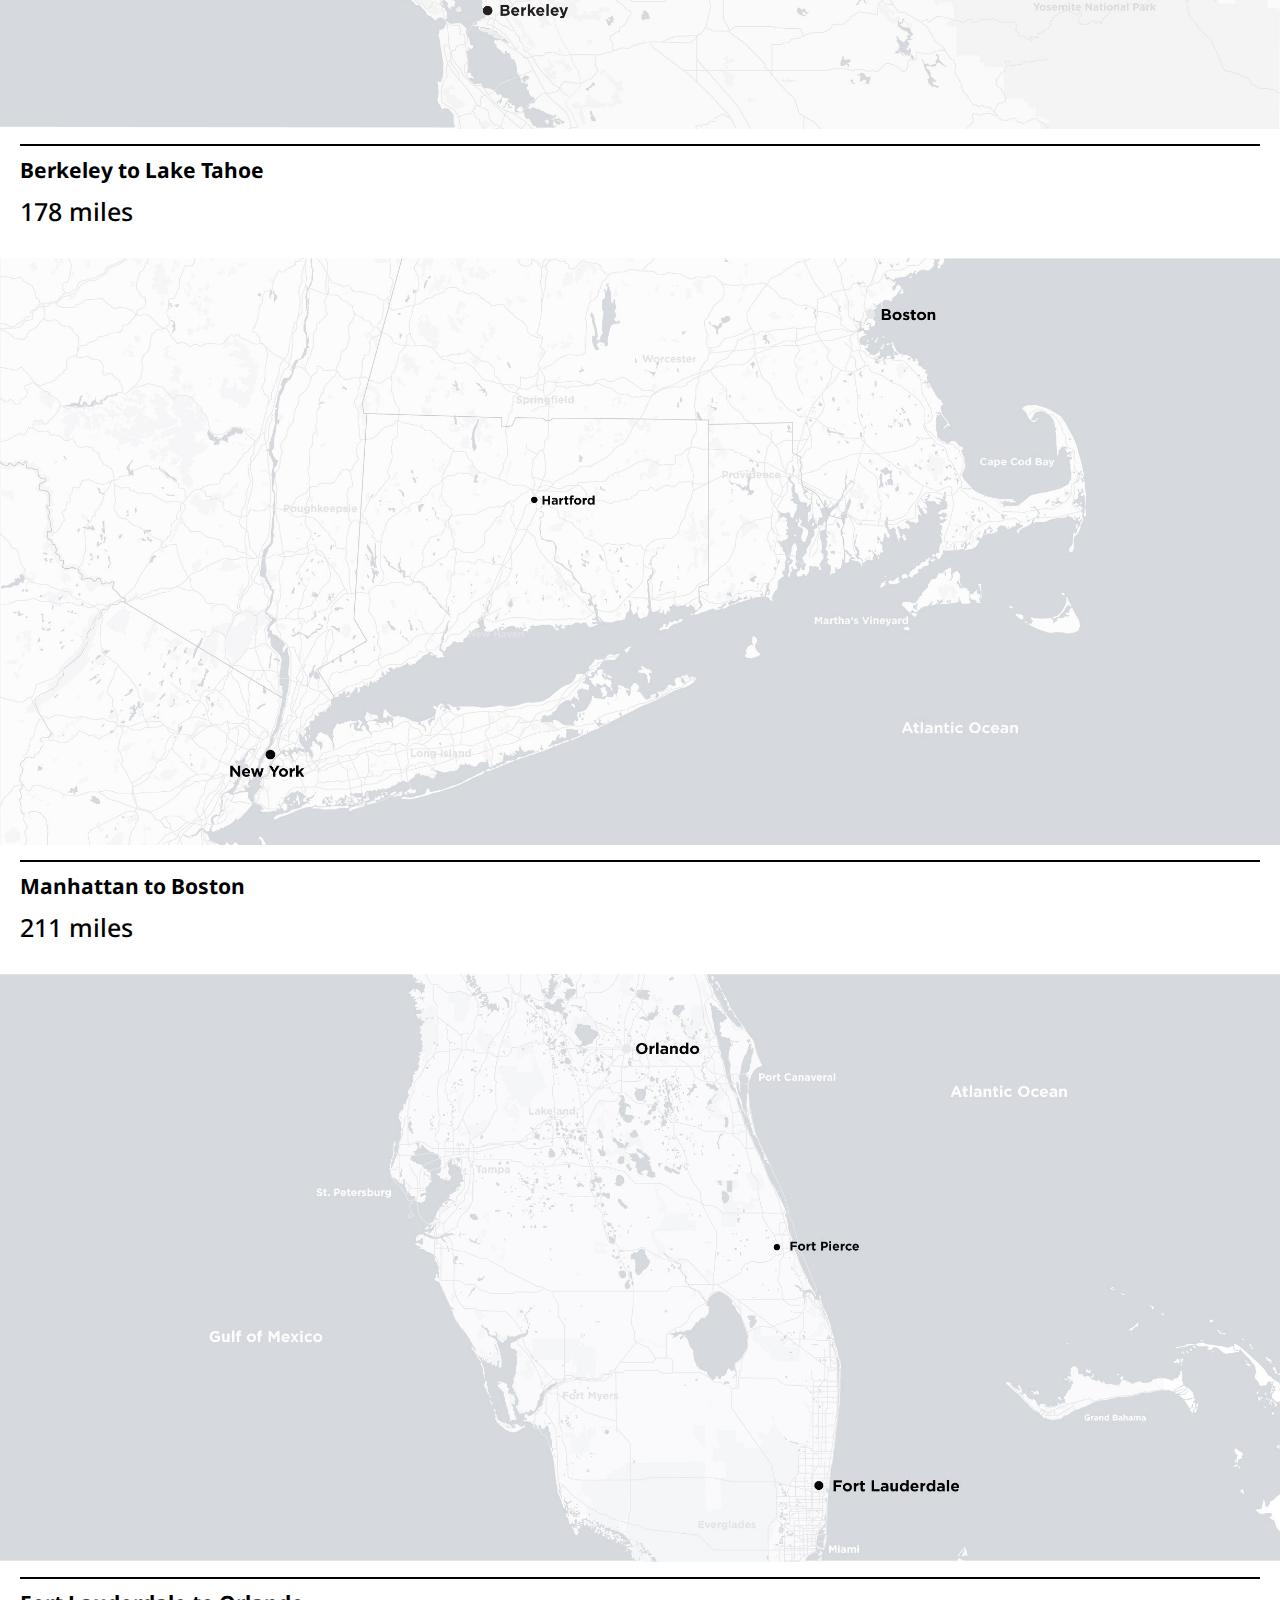
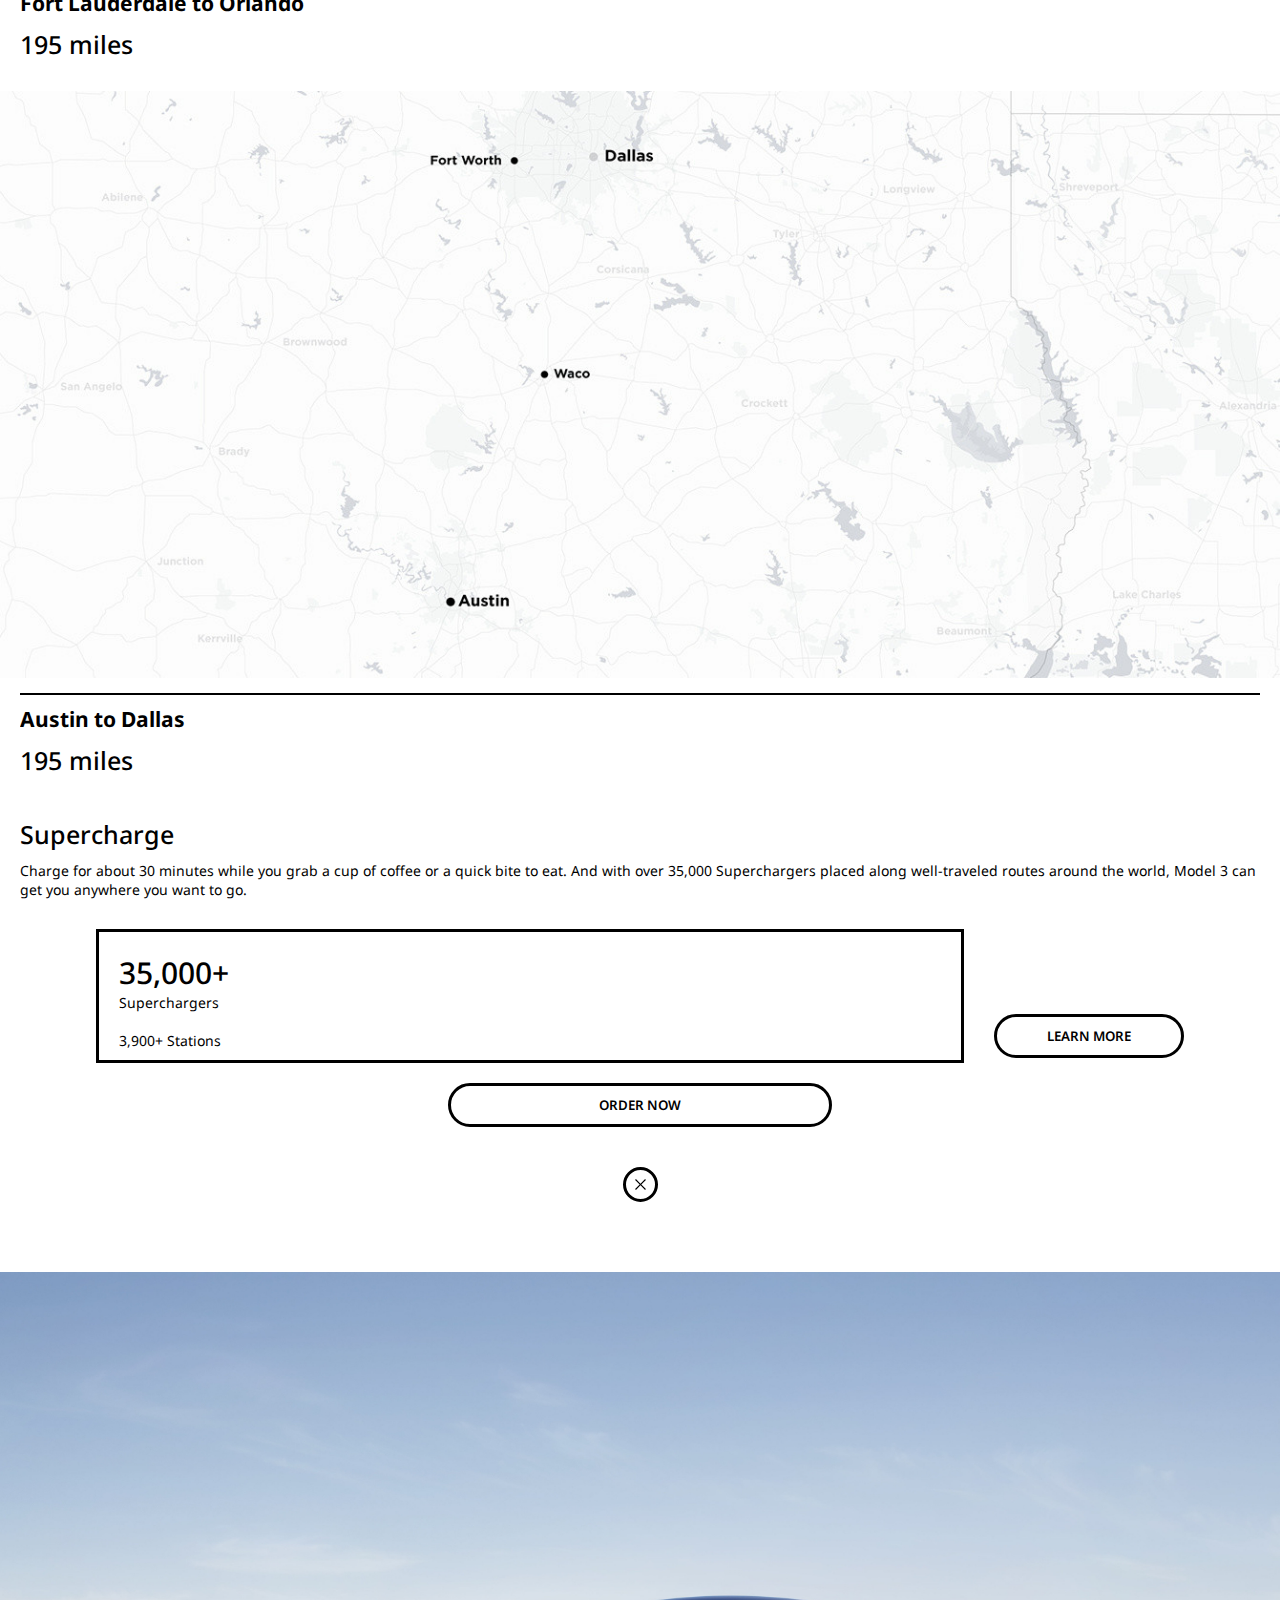
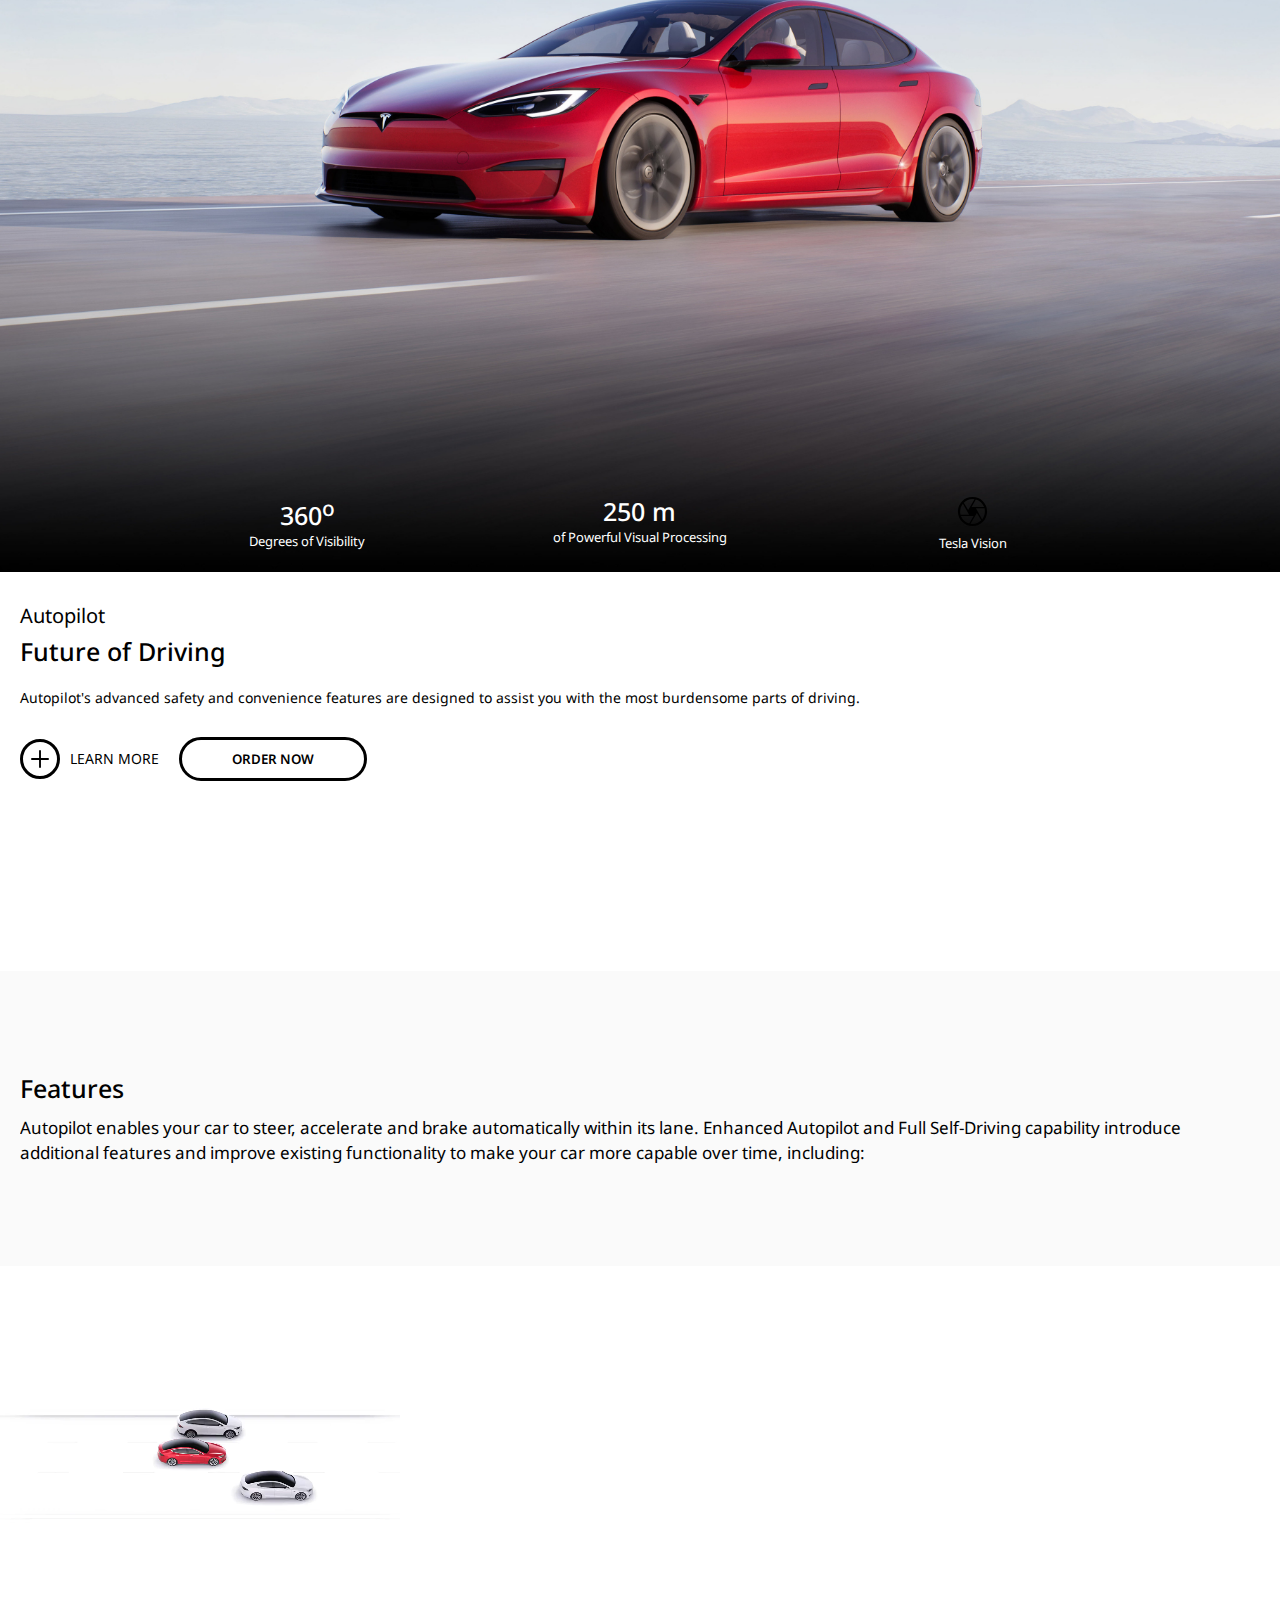
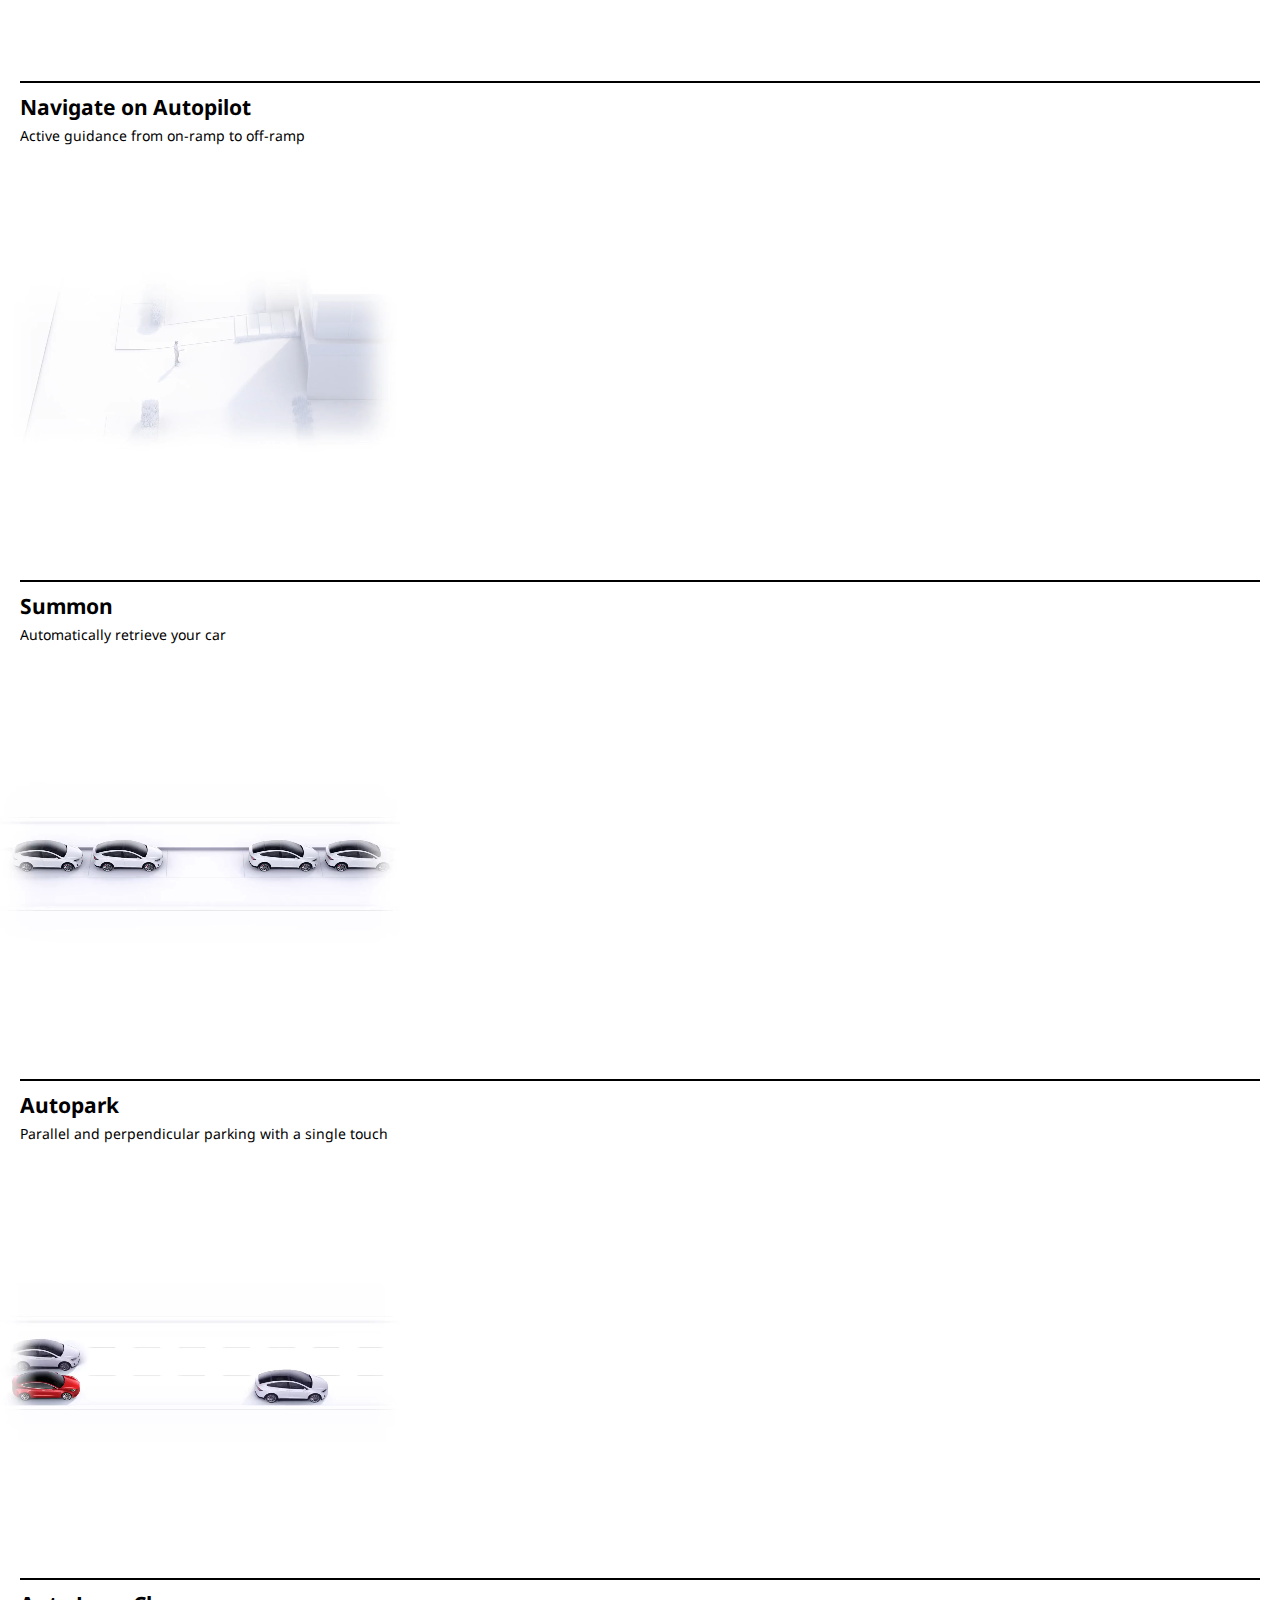
==== commit 5d1a91d6: "updated css file to make it mobile responsive" ====
--- a/indexModal3.html
+++ b/indexModal3.html
@@ -5,14 +5,14 @@
     <meta http-equiv="X-UA-Compatible" content="IE=edge">
     <meta name="viewport" content="width=device-width, initial-scale=1.0">
     <title>Modal3</title>
+    <link rel="icon" type="image/jpeg" sizes="32x32" href="./images/download.jpeg">
     <link rel="stylesheet" href="modal3.css">
 </head>
 <body>
-    <header>
-        <header class="navContainer">
+        <header class="header">
             <svg viewBox="0 0 342 35" xmlns="http://www.w3.org/2000/svg"><path d="M0 .1a9.7 9.7 0 007 7h11l.5.1v27.6h6.8V7.3L26 7h11a9.8 9.8 0 007-7H0zm238.6 0h-6.8v34.8H263a9.7 9.7 0 006-6.8h-30.3V0zm-52.3 6.8c3.6-1 6.6-3.8 7.4-6.9l-38.1.1v20.6h31.1v7.2h-24.4a13.6 13.6 0 00-8.7 7h39.9v-21h-31.2v-7h24zm116.2 28h6.7v-14h24.6v14h6.7v-21h-38zM85.3 7h26a9.6 9.6 0 007.1-7H78.3a9.6 9.6 0 007 7zm0 13.8h26a9.6 9.6 0 007.1-7H78.3a9.6 9.6 0 007 7zm0 14.1h26a9.6 9.6 0 007.1-7H78.3a9.6 9.6 0 007 7zM308.5 7h26a9.6 9.6 0 007-7h-40a9.6 9.6 0 007 7z" fill="currentColor"></path></svg>
             <nav class="navContainer">
-                <ul>
+                <ul class="navContent">
                     <ul>
                         <a href="indexModels.html"><li>Model S</li></a>
                         <a href="indexModal3.html"><li>Model 3</li></a>
@@ -47,24 +47,26 @@
                         <a href="#"><li>Semi</li></a>
                         <a href="#"><li>News</li></a>
                     </ul>  
-                    <a href="#"><li></li></a>
-                    <a href="#"><li>
-                        <img src="images/download (1).png" alt="">
-                        <div>
+                    <ul>
+                         <a href="#"><li>
+                          <img src="images/download (1).png" alt="">
+                          <div>
                             <a href="#"><h5>United States</h5></a>
                             <a href="#"><p>English</p></a>
-                        </div>
-                    </li></a>
+                          </div>
+                       </li></a>
+                    </ul>
+                   
 
                 </ul>
                 <ul>
                     <li class="hamburger">Menu</li>
                 </ul>
             </nav>
-    </header>
-    <section>
+        </header>
+    <section class="section1">
         <h1>Model 3</h1>
-        <aside>
+        <aside class="sectionAside">
             <div>
                 <h3>3.1 s</h3>
                 <p>0-60 mph<sup>*</sup></p>
@@ -77,41 +79,72 @@
                 <h3>AWD</h3>
                 <p>Dual Motor</p>
             </div>
-            <button>ORDER NOW</button>
+            <button class="oppBtn">ORDER NOW</button>
         </aside>
     </section>
 
-    <section>
-        <img src="images/modal3Images/model-3-hero-a-mobile.jpeg" alt="sfetyAnalysisVehicle">
-        <aside>
-            <h5>Safety</h5>
-            <h2>Built for Safety</h2>
-            <p>Safety is the most important part of every Tesla. We design our vehicles to <a href="#">exceed safety standards.</a></p>
-            <h6>5-Star Rating</h6>
-            <p>Model 3 achieved NHTSA 5-star safety ratings in every category and subcategory.</p>
-            <h6>Top Safety Pick+</h6>
-            <p>Model 3 received the IIHS Top Safety Pick+ award, with top ratings in all crashworthiness and front crash prevention categories.</p>
-            <div>
-                <span>
-                    <img src="" alt="">
+    <section id="section2">
+        <div class="imContainer-analysisText">
+            <img src="images/modal3Images/model-3-hero-a-mobile.jpeg" alt="safety Analysis Vehicle" class="analysisVehicle forMobile">
+            <img src="images/modal3Images/model-3-hero-a-desktop.jpeg" alt="analysis car" class="forDesktop">
+            <div class="positionedText">
+                <p>Impact Protection</p>
+                <p>Rigid Structure</p>
+                <p>Very Low Rollover Risk</p>
+            </div>
+        </div>    
+        
+        <aside id="paddedTop">
+            <h5 id="paddedSide">Safety</h5>
+            <h2 id="paddedSide">Built for Safety</h2>
+            <p id="paddedSide">Safety is the most important part of every Tesla. We design our vehicles to <a href="#">exceed safety standards.</a></p>
+            <h6 id="paddedSide">5-Star Rating</h6>
+            <p id="paddedSide">Model 3 achieved NHTSA 5-star safety ratings in every category and subcategory.</p>
+            <h6 id="paddedSide">Top Safety Pick+</h6>
+            <p id="paddedSide">Model 3 received the IIHS Top Safety Pick+ award, with top ratings in all crashworthiness and front crash prevention categories.</p>
+            <div>
+                <div id="learnContainer">
+                    <span>
+                        <img src="images/modal3Images/plus.svg" alt="plus" class="plus">
                     <p>LEARN MORE</p>
-                </span>
-                <button>ORDER NOW</button>
-                <div id="learnMore">
-                    <h2>Safety-First Design</h2>
-                    <p>Model 3 is built from the ground up as an electric vehicle—with ultra high-strength steel and a low, solid center of gravity.</p>
-                    <img src="images/modal3Images/model_3_safety_drawer_mobile.jpeg" alt="safetyIllustration">
+                    </span>
+                    <button>ORDER NOW</button>
+                </div>
+                
+                <div id="learnMore" class="centered">
+                    <h2 id="paddedSide">Safety-First Design</h2>
+                    <p id="paddedSide">Model 3 is built from the ground up as an electric vehicle—with ultra high-strength steel and a low, solid center of gravity.</p>
+                    <img src="images/modal3Images/model_3_safety_drawer_mobile.jpeg" alt="safetyIllustration" class="illustrationClass">
+                    <div class="imgContainer">
+                        <p>1</p>
+                        <p>2</p>
+                        <p>3</p>
+                    </div>
                     <ul>
-                        <li>Rigid Structure</li>
-                        <p>A material mix of aluminum and steel help to achieve the best structural rigidity, and increased occupant safety.</p>
-                    </ul>
-                    <ul>
-                        <li>Impact Protection</li>
-                        <p>Combined with impact-absorbing rails and center pillar reinforcements, the strength and support of the rigid battery pack provides protection from every side.</p>
-                    </ul>
-                    <ul>
-                        <li>Very Low Rollover Risk</li>
-                        <p>The position and weight of the floor-mounted battery pack provides a very low center of gravity—allowing for a very low rollover risk.</p>
+                        <li>
+                            <p>1</p>
+                            <div>
+                                <h6>  Rigid Structure</h6> 
+                                <p>A material mix of aluminum and steel help to achieve the best structural rigidity, and increased occupant safety.</p>
+                            </div>
+                            
+                        </li>
+                        <li> 
+                            <p>2</p>
+                            <div>
+                                <h6>  Impact Protection</h6> 
+                                <p>Combined with impact-absorbing rails and center pillar reinforcements, the strength and support of the rigid battery pack provides protection from every side.</p>
+                            </div>
+                            
+                        </li>
+                        <li> 
+                            <p>3</p>
+                            <div>
+                                <h6>  Very Low Rollover Risk</h6> 
+                                <p>The position and weight of the floor-mounted battery pack provides a very low center of gravity—allowing for a very low rollover risk.</p>
+                            </div>
+                            
+                        </li>    
                     </ul>
                     <button>ORDER NOW</button>
                     <img src="images/icon-close.svg" alt="closeIcon" class="closeIcon">
@@ -120,8 +153,9 @@
         </aside>
     </section>
 
-    <section>
-        <aside>
+    <section class="sec3">
+        <aside class="section1 sectionAside2">
+          <aside class="sectionAside" >
             <div>
                 <h3>3.1 s</h3>
                 <p>0-60 mph<sup>*</sup></p>
@@ -134,49 +168,57 @@
                 <h3>AWD</h3>
                 <p>Dual Motor</p>
             </div>
-        </aside>
-        <aside>
-            <h5>Performance</h5>
-            <h2>Quickest Acceleration</h2>
-            <p>Model 3 comes with the option of dual motor all-wheel drive, 20” Überturbine Wheels and Performance Brakes for total control in all weather conditions. A carbon fiber spoiler improves stability at high speeds, all allowing Model 3 to accelerate from 0-60 mph* in as little as 3.1 seconds.</p>
-            <div>
-                <span>
-                    <img src="" alt="">
-                    <p>LEARN MORE</p>
-                </span>
-                <button>ORDER NOW</button>
-                <div id="learnMore">
+          </aside>
+            
+        </aside>
+        <aside id="paddedTop">
+            <h5 id="paddedSide">Performance</h5>
+            <h2 id="paddedSide">Quickest Acceleration</h2>
+            <p id="paddedSide">Model 3 comes with the option of dual motor all-wheel drive, 20” Überturbine Wheels and Performance Brakes for total control in all weather conditions. A carbon fiber spoiler improves stability at high speeds, all allowing Model 3 to accelerate from 0-60 mph* in as little as 3.1 seconds.</p>
+            <div>
+                <div id="learnContainer">
+                     <span>
+                        <img src="images/modal3Images/plus.svg" alt="plus" class="plus">
+                        <p>LEARN MORE</p>
+                    </span>
+                    <button>ORDER NOW</button>
+                </div>
+                
+                <div id="learnMore" class="LearnMoreBlackBg">
                     <main>
-                        <img src="images/modal3Images/cc960b88-ae42-4fee-81bb-db9e99605ed9.jpeg" alt="rim" class="rim">
-                        <div>
+                        <div id="paddedSide">
                             <h2>20" Überturbine Wheels and Performance Brakes</h2>
                             <p>Includes Pirelli P Zero tires and more powerful brakes for enhanced handling and performance</p>
                         </div>
+                        <img src="images/modal3Images/cc960b88-ae42-4fee-81bb-db9e99605ed9.jpeg" alt="rim" class="rim">
+                      
                     </main>
                     <main>
-                        <img src="images/modal3Images/spoiler.jpeg" alt="backlight" class="backlight">
-                        <div>
+                        <div id="paddedSide">
                             <h2>Carbon Fiber Spoiler</h2>
                             <p>Enhanced aerodynamics and improved stability at speeds up to 162 mph</p>
                         </div>
+                        <img src="images/modal3Images/spoiler.jpeg" alt="backlight" class="backlight">
+
                     </main>
                     <main>
-                        <img src="images/modal3Images/spoiler.jpeg" alt="pedels" class="pedals">
-                        <div>
+                        <div id="paddedSide">
                             <h2>Performance Pedals</h2>
                             <p>Designed with aluminum alloy for enhanced interior styling</p>
                         </div>
+                        <img src="images/modal3Images/211d7e83-c429-4d32-a463-7a64750c8b3e.jpeg" alt="pedels" class="pedals">
                     </main>
-                    <button>ORDER NOW</button>
-                    <img src="images/icon-close.svg" alt="closeIcon" class="closeIcon">
+                    <button class="oppBtn">ORDER NOW</button>
+                    <img src="images/modal3Images/close.svg" alt="closeIcon" class="closeIconW">
                 </div>
             </div>
         </aside>
     </section>
 
-    <section>
-        <aside>
-            <div>
+    <section id="section4">
+        <aside class="section1 sectionAside3">
+          <aside class="sectionAside ">
+             <div>
                 <h3>2</h3>
                 <p>Independent Motors</p>
             </div>
@@ -185,11 +227,13 @@
                 <p>Torque Response</p>
             </div>
             <div>
-                <h3>cloud</h3>
+                <img src="images/modal3Images/cloud.svg" alt="cloud" class="closeIcon">
                 <p>All-Weather control</p>
             </div>
-        </aside>
-        <aside>
+          </aside>
+           
+        </aside>
+        <aside id="paddedSide" class="pap">
             <h5>All-Wheel Drive</h5>
             <h2>Dual Motor</h2>
             <p>Tesla All-Wheel Drive has two independent motors for improved redundancy, each with only one moving part for minimal maintenance and maximum durability. Unlike traditional all-wheel drive systems, they digitally control torque to the front and rear wheels for far better handling and traction control.</p>
@@ -198,112 +242,129 @@
     </section>
 
     <section>
-        <aside>
-            <div>
-                <h3>358 mi</h3>
-                <p>Range (EPA est.)</p>
-            </div>
-            <div>
-                <h3>15 min</h3>
-                <p>Recharge up to 175 mi</p>
-            </div>
-            <div>
-                <h3>35,000+</h3>
-                <p>Global Superchargers</p>
-            </div>
-        </aside>
-        <aside>
-            <h5>Range</h5>
-            <h2>Go Anywhere</h2>
-            <p>Model 3 is fully electric, so you never need to visit a gas station again. If you charge overnight at home, you can wake up to a full battery every morning. And when you’re on the road, it’s easy to plug in along the way—at any public station or with the Tesla charging network. We currently have over 35,000 Superchargers worldwide, with six new locations opening every week.</p>
-            <div>
-                <span>
-                    <img src="" alt="">
-                    <p>LEARN MORE</p>
-                </span>
-                <button>ORDER NOW</button>
+        <aside class="section1 sectionAside4">
+            <aside class="sectionAside ">
+                <div>
+                    <h3>358 mi</h3>
+                    <p>Range (EPA est.)</p>
+                </div>
+                <div>
+                    <h3>15 min</h3>
+                    <p>Recharge up to 175 mi</p>
+                </div>
+                <div>
+                    <h3>35,000+</h3>
+                    <p>Global Superchargers</p>
+                </div>
+            </aside>
+           
+        </aside>
+        <aside id="paddedTop">
+            <h5 id="paddedSide">Range</h5>
+            <h2 id="paddedSide">Go Anywhere</h2>
+            <p id="paddedSide">Model 3 is fully electric, so you never need to visit a gas station again. If you charge overnight at home, you can wake up to a full battery every morning. And when you’re on the road, it’s easy to plug in along the way—at any public station or with the Tesla charging network. We currently have over 35,000 Superchargers worldwide, with six new locations opening every week.</p>
+            <div>
+                <div id="learnContainer">
+                    <span>
+                        <img src="images/modal3Images/plus.svg" alt="plus" class="plus">
+                        <p>LEARN MORE</p>
+                    </span>
+                    <button>ORDER NOW</button>
+                </div>
+
                 <div id="learnMore">
-                    <aside>
+                    <aside class="mapContainer">
                      <main class="map">
                         <img src="images/map_berkeley_bg-2x.jpeg" alt="berkeley map">
-                        <div class="borderTop">
+                        <div class="borderTop" id="marginSide">
                             <h4>Berkeley to Lake Tahoe</h4>
                             <h2>178 miles</h2>
                         </div>
                      </main>
                      <main class="map">
                         <img src="images/map_newyork_bg-2x.jpeg" alt="Manhattan map">
-                        <div class="borderTop">
+                        <div class="borderTop" id="marginSide">
                             <h4>Manhattan to Boston</h4>
                             <h2>211 miles</h2>
                         </div>
                      </main>
                      <main class="map">
                         <img src="images//map_florida_bg-2x.jpeg" alt="florida map">
-                        <div class="borderTop">
+                        <div class="borderTop" id="marginSide">
                             <h4>Fort Lauderdale to Orlando</h4>
                             <h2>195 miles</h2>
                         </div>
                      </main>
                      <main class="map">
                         <img src="images//modal3Images/map_austin_bg_mobile.jpeg" alt="austin map">
-                        <div class="borderTop">
+                        <div class="borderTop" id="marginSide">
                             <h4>Austin to Dallas</h4>
                             <h2>195 miles</h2>
                         </div>
                      </main>
-                     <div>
-                        <h2>Supercharge</h2>
-                        <p>Charge for about 30 minutes while you grab a cup of coffee or a quick bite to eat. And with over 35,000 Superchargers placed along well-traveled routes around the world, Model 3 can get you anywhere you want to go.</p>
-                        <main>
+                    </aside>
+                     <div class="flexBottom">
+                        <h2 id="paddedSide">Supercharge</h2>
+                        <p id="paddedSide">Charge for about 30 minutes while you grab a cup of coffee or a quick bite to eat. And with over 35,000 Superchargers placed along well-traveled routes around the world, Model 3 can get you anywhere you want to go.</p>
+                        <main id="paddedSide">
                           <div>
                             <h4>35,000+</h4>
                             <p>Superchargers</p>
                             <p>3,900+ Stations</p>
                           </div>
                           <button>LEARN MORE</button>
-                        </main>
-                      
-                     </div>
-                    </aside>
+                          
+                        </main>
+                    </div>
                     <button>ORDER NOW</button>
+                    <img src="images/icon-close.svg" alt="closeIcon" class="closeIcon">
                 </div>
             </div>
         </aside>
     </section>
 
     <section>
-        <aside>
-            <div>
-                <h3>360<sup>o</sup></h3>
-                <p>Degrees of Visibility</p>
-            </div>
-            <div>
-                <h3>250 m</h3>
-                <p>of Powerful Visual Processing</p>
-            </div>
-            <div>
-                <h3>Lens</h3>
-                <p>Tesla Vision</p>
-            </div>
-        </aside>
-        <aside>
-            <h5>Autopilot</h5>
-            <h2>Future of Driving</h2>
-            <p>Autopilot's advanced safety and convenience features are designed to assist you with the most burdensome parts of driving.</p>
-            <div>
-                <span>
-                    <img src="" alt="">
-                    <p>LEARN MORE</p>
-                </span>
-                <button>ORDER NOW</button>
+        <aside class="section1 sectionAside5">
+            <aside class="sectionAside">
+                <div>
+                    <h3>360<sup>o</sup></h3>
+                    <p>Degrees of Visibility</p>
+                </div>
+                <div>
+                    <h3>250 m</h3>
+                    <p>of Powerful Visual Processing</p>
+                </div>
+                <div>
+                    <img src="images/modal3Images/lens.svg" alt="lens" class="lens">
+                    <p>Tesla Vision</p>
+                </div> 
+            </aside>
+            
+        </aside>
+        <aside id="paddedTop">
+            <h5 id="paddedSide">Autopilot</h5>
+            <h2 id="paddedSide">Future of Driving</h2>
+            <p id="paddedSide">Autopilot's advanced safety and convenience features are designed to assist you with the most burdensome parts of driving.</p>
+            <div>
+                <div id="learnContainer">
+                    <span>
+                        <img src="images/modal3Images/plus.svg" alt="plus" class="plus">
+                        <p>LEARN MORE</p>
+                    </span>
+                    <button>ORDER NOW</button>
+                </div>
+
                 <div id="learnMore">
                     <aside>
+                        <main class="greyBg">
+                            <h2>Features</h2>
+                            <p>Autopilot enables your car to steer, accelerate and brake automatically within its lane. Enhanced Autopilot and Full Self-Driving capability introduce additional features and improve existing functionality to make your car more capable over time, including:</p>
+                        </main>
                         <main>
                         <video width="400" height="400" autoplay loop >
                             <source src="images/0GSNWC_Model_S_Navigate_0.mp4-2000_OY92ST.mp4">
                         </video>
-                        <div class="bordertop">
+                        <div class="borderTop" id="marginSide">
                             <h4>Navigate on Autopilot</h4>
                             <p>Active guidance from on-ramp to off-ramp</p>
                         </div>
@@ -312,7 +373,7 @@
                         <video width="400" height="400" autoplay loop >
                             <source src="images/ZZNM9S_summon_1.mp4-2000_OQKCDY.mp4">
                          </video>
-                        <div class="bordertop">
+                        <div class="borderTop" id="marginSide">
                             <h4>Summon</h4>
                             <p>Automatically retrieve your car</p>
                         </div>
@@ -321,7 +382,7 @@
                         <video width="400" height="400" autoplay loop >
                             <source src="images/WM5XUG_parking.mp4-2000_EQUBJE.mp4">
                         </video>
-                        <div class="bordertop">
+                        <div class="borderTop" id="marginSide">
                             <h4>Autopark</h4>
                             <p>Parallel and perpendicular parking with a single touch</p>
                         </div>
@@ -330,7 +391,7 @@
                         <video width="400" height="400" autoplay loop >
                             <source src="images/A7I6LP_lane_change_0.mp4-2000_PYSUF4.mp4">
                         </video>
-                        <div class="bordertop">
+                        <div class="borderTop" id="marginSide">
                             <h4>Auto Lane Change</h4>
                             <p>Automatically change lanes while driving on the highway</p>
                         </div>
@@ -344,31 +405,37 @@
     </section>
 
     <section>
-        <aside>
-            <div>
-                <h3>15 inch</h3>
-                <p>Touchscreen Display</p>
-            </div>
-            <div>
-                <h3>Signal</h3>
-                <p>Over-the-air Software Updates</p>
-            </div>
-            <div>
-                <h3>small car</h3>
-                <p>All-Glass Roof</p>
-            </div>
-        </aside>
-        <aside>
-            <h5>Interior</h5>
-            <h2>Built Around the Driver</h2>
-            <p>The inside of Model 3 is unlike any other car. You can use your smartphone as a key, and access all driver controls in the central 15-inch touchscreen. The all-glass roof extends from front to back, creating a sense of openness from every seat.</p>
-            <div>
-                <span>
-                    <img src="" alt="">
-                    <p>LEARN MORE</p>
-                </span>
-                <button>ORDER NOW</button>
-                <div id="learnMore">
+        <aside class="section1 sectionAside6">
+            <aside class="sectionAside">
+                <div>
+                    <h3>15 inch</h3>
+                    <p>Touchscreen Display</p>
+                </div>
+                <div>
+                    <img src="images/modal3Images/wifi.svg" alt="wiFi" class="wifi lens">
+                    <p>Over-the-air Software Updates</p>
+                </div>
+                <div>
+                    <img src="images/modal3Images/roof.svg" alt="roof" class="roof lens">
+                    <p>All-Glass Roof</p>
+                </div>
+            </aside>
+            
+        </aside>
+        <aside id="paddedTop">
+            <h5 id="paddedSide">Interior</h5>
+            <h2 id="paddedSide">Built Around the Driver</h2>
+            <p id="paddedSide">The inside of Model 3 is unlike any other car. You can use your smartphone as a key, and access all driver controls in the central 15-inch touchscreen. The all-glass roof extends from front to back, creating a sense of openness from every seat.</p>
+            <div>
+                <div id="learnContainer">
+                    <span>
+                        <img src="images/modal3Images/plus.svg" alt="plus" class="plus">
+                        <p>LEARN MORE</p>
+                    </span>
+                    <button>ORDER NOW</button>
+                </div>
+
+                <div id="learnMore" class="LearnMoreBlackBg">
                     <aside>
                         <main>
                             <img src="images/modal3Images/Model-3-Interior-Carousel-1-Slide-1-Mobile-LHD.jpeg" alt="carousel1">
@@ -387,34 +454,34 @@
                             <p>The back seat is very comfortable—with maximum legroom and beautiful views through the all-glass roof.</p>
                         </main>
                     </aside>
-                    <aside>
-                        <h2>Better Over Time</h2>
-                        <p>Access everything on the 15-inch touchscreen—designed to improve over time with regular software updates, introducing new features, functionality and performance.</p>
+                    <aside class="LearnMoreBlackBg">
+                        <h2 id="paddedSide">Better Over Time</h2>
+                        <p id="paddedSide">Access everything on the 15-inch touchscreen—designed to improve over time with regular software updates, introducing new features, functionality and performance.</p>
                         <div>
                             <main>
                                 <img src="images/modal3Images/Model-3-Interior-Carousel-2-Slide-2-Mobile-LHD.jpeg" alt="">
-                                <div class="borderTop">
+                                <div class="borderTop" id="marginSide">
                                     <h4>Media</h4>
                                     <p>FM/HD, on-demand or internet radio, and streaming via Premium Connectivity</p>
                                 </div>
                             </main>
                             <main>
                                 <img src="images/modal3Images/Model-3-Interior-Carousel-2-Slide-1-Mobile-LHD.jpeg" alt="">
-                                <div class="borderTop">
+                                <div class="borderTop" id="marginSide">
                                     <h4>Navigation</h4>
                                     <p>Smart routing that automatically adjusts to real-time traffic conditions</p>
                                 </div>
                             </main>
                             <main>
                                 <img src="images/modal3Images/Model-3-Interior-Carousel-2-Slide-3-Mobile-LHD.jpeg" alt="">
-                                <div class="borderTop">
+                                <div class="borderTop" id="marginSide">
                                     <h4>Control</h4>
                                     <p>Personalized drive settings and cabin controls</p>
                                 </div>
                             </main>
                             <main>
                                 <img src="images/modal3Images/Model-3-Interior-Carousel-2-Slide-4-Mobile-LHD.jpeg" alt="">
-                                <div class="borderTop">
+                                <div class="borderTop" id="marginSide">
                                     <h4>Climate</h4>
                                     <p>Control air flow from the dashboard, in one or two directions</p>
                                 </div>
@@ -423,252 +490,255 @@
                     </aside>
                     <div>
                         <main>
-                            <h2>Glass Roof</h2>
+                            <h2 id="paddedSide">Glass Roof</h2>
                             <p>The expansive Glass Roof in Model 3 provides passengers with a brighter, more spacious experience—and a seamless view of the sky.</p>
                         </main>
                         <img src="images/modal3Images/roof.jpeg" alt="roof">
                     </div>
                     <div>
                         <main>
-                            <h2>Premium Interior</h2>
+                            <h2 id="paddedSide">Premium Interior</h2>
                             <p>A better driving experience—with our full Glass Roof, a custom audio system and premium seating throughout.</p>
                         </main>
                         <main>
                             <img src="images/modal3Images/13e9f2e9-bb09-4acb-82b4-8346c1516d8e.jpeg" alt="">
                         </main>
                         <main>
-                            <h4>All-Weather Comfort</h4>
+                            <h4 id="paddedSide">All-Weather Comfort</h4>
                             <p>Enhance comfort and convenience with front and rear seat heaters, and heated side mirrors.</p>
                         </main>
                         <main>
-                            <h4>Pristine Sound</h4>
+                            <h4 id="paddedSide">Pristine Sound</h4>
                             <p>Our premium audio system features 14 speakers, including a subwoofer and dual amplifiers, for interior sound dynamics comparable to a recording studio.</p>
                         </main>
                         <main>
                             <img src="images/modal3Images/9e43316b-f105-4751-8c4b-9f6a34870e36.png" alt="">
                         </main>
                     </div>
-                    <button>ORDER NOW</button>
-                    <img src="images/icon-close.svg" alt="closeIcon" class="closeIcon">
+                    <button class="oppBtn">ORDER NOW</button>
+                    <img src="images/modal3Images/close.svg" alt="closeIcon" class="closeIconW">
                 </div>
             </div>
         </aside>
     </section>
-    <section>
+    <section class="LearnMoreBlackBg lastSection">
         <img src="images/modal3Images/Model-3-Specs-Desktop-Mobile-LHD.jpeg" alt="blackCar" class="blackCar">
-        <aside>
+        <aside class="modelContent">
             <h2>Model 3 Specs</h2>
             <aside>
               <div>
-                <button>Performance</button>
-                <button>Long Range AWD</button>
-                <button>Rear-Wheel Drive</button>
-                <button>Compare</button>
+                <button class="oppBtn sized">Performance</button>
+                <button class="oppBtn sized greyBorder">Long Range AWD</button>
+                <button class="oppBtn sized greyBorder">Rear-Wheel Drive</button>
+                <button class="oppBtn sized lastBtn">Compare</button>
               </div>
-              <aside id="performance">
-               <div>
-                  <span>
-                    <hr>
-                    <h5>Battery</h5>
-                    <p>Long Range</p>
-                  </span>
-                  <span>
-                    <hr>
-                    <h5>*Acceleration</h5>
-                    <p>3.1 s 0-60 mph with rollout subtracted</p>
-                  </span>
-                  <span>
-                    <hr>
-                    <h5>Range</h5>
-                    <p>315 miles (EPA est.)</p>
-                  </span>
-                  <span>
-                    <hr>
-                    <h5>Drive</h5>
-                    <p>Dual Motor All-Wheel Drive</p>
-                  </span>
-                  <span>
-                    <hr>
-                    <h5>Seating</h5>
-                    <p>5 Adults</p>
-                  </span>
-                  <span>
-                    <hr>
-                    <h5>Wheels</h5>
-                    <p>20"</p>
-                  </span>
-                </div>
-
-                <div>
-                    <span>
-                      <hr>
-                      <h5>Weight</h5>
-                      <p>4,048 lbs</p>
-                    </span>
-                    <span>
-                      <hr>
-                      <h5>Cargo</h5>
-                      <p>23 cu ft</p>
-                    </span>
-                    <span>
-                      <hr>
-                      <h5>Display</h5>
-                      <p>15" Center Touchscreen</p>
-                    </span>
-                    <span>
-                      <hr>
-                      <h5>Supercharging Max/Payment Type</h5>
-                      <p>250 kW max; Pay Per Use</p>
-                    </span>
-                    <span>
-                      <hr>
-                      <h5>Onboarding Charger Max</h5>
-                      <p>11.5 kW max(48A)</p>
-                    </span>
-                    <span>
-                      <hr>
-                      <h5>Warranty</h5>
-                      <p>Basic Vehicle - 4 years or 50,000 mi, whichever comes first Battery & Drive Unit - 8 years or 120,000 mi, whichever comes first</p>
-                    </span>
-                  </div>
+              <aside class="pos">
+                <aside id="performance">
+                    <div>
+                       <span>
+                         <hr>
+                         <h5>Battery</h5>
+                         <p>Long Range</p>
+                       </span>
+                       <span>
+                         <hr>
+                         <h5>*Acceleration</h5>
+                         <p>3.1 s 0-60 mph with rollout subtracted</p>
+                       </span>
+                       <span>
+                         <hr>
+                         <h5>Range</h5>
+                         <p>315 miles (EPA est.)</p>
+                       </span>
+                       <span>
+                         <hr>
+                         <h5>Drive</h5>
+                         <p>Dual Motor All-Wheel Drive</p>
+                       </span>
+                       <span>
+                         <hr>
+                         <h5>Seating</h5>
+                         <p>5 Adults</p>
+                       </span>
+                       <span>
+                         <hr>
+                         <h5>Wheels</h5>
+                         <p>20"</p>
+                       </span>
+                     </div>
+     
+                     <div>
+                         <span>
+                           <hr>
+                           <h5>Weight</h5>
+                           <p>4,048 lbs</p>
+                         </span>
+                         <span>
+                           <hr>
+                           <h5>Cargo</h5>
+                           <p>23 cu ft</p>
+                         </span>
+                         <span>
+                           <hr>
+                           <h5>Display</h5>
+                           <p>15" Center Touchscreen</p>
+                         </span>
+                         <span>
+                           <hr>
+                           <h5>Supercharging Max/Payment Type</h5>
+                           <p>250 kW max; Pay Per Use</p>
+                         </span>
+                         <span>
+                           <hr>
+                           <h5>Onboarding Charger Max</h5>
+                           <p>11.5 kW max(48A)</p>
+                         </span>
+                         <span>
+                           <hr>
+                           <h5>Warranty</h5>
+                           <p>Basic Vehicle - 4 years or 50,000 mi, whichever comes first Battery & Drive Unit - 8 years or 120,000 mi, whichever comes first</p>
+                         </span>
+                       </div>
+                   </aside>
+     
+                   <aside id="long">
+                     <div>
+                        <span>
+                          <hr>
+                          <h5>Battery</h5>
+                          <p>Long Range</p>
+                        </span>
+                        <span>
+                          <hr>
+                          <h5>*Acceleration</h5>
+                          <p>4.2 s 0-60 mph</p>
+                        </span>
+                        <span>
+                          <hr>
+                          <h5>Range</h5>
+                          <p>358 miles (EPA est.)</p>
+                        </span>
+                        <span>
+                          <hr>
+                          <h5>Drive</h5>
+                          <p>Dual Motor All-Wheel Drive</p>
+                        </span>
+                        <span>
+                          <hr>
+                          <h5>Seating</h5>
+                          <p>5 Adults</p>
+                        </span>
+                        <span>
+                          <hr>
+                          <h5>Wheels</h5>
+                          <p>18" or 19"</p>
+                        </span>
+                      </div>
+                      
+                      <div>
+                         <span>
+                           <hr>
+                           <h5>Weight</h5>
+                           <p>4,034 lbs</p>
+                         </span>
+                         <span>
+                           <hr>
+                           <h5>Cargo</h5>
+                           <p>23 cu ft</p>
+                         </span>
+                         <span>
+                           <hr>
+                           <h5>Display</h5>
+                           <p>15" Center Touchscreen</p>
+                         </span>
+                         <span>
+                           <hr>
+                           <h5>Supercharging Max/Payment Type</h5>
+                           <p>250 kW max; Pay Per Use</p>
+                         </span>
+                         <span>
+                           <hr>
+                           <h5>Onboarding Charger Max</h5>
+                           <p>11.5 kW max(48A)</p>
+                         </span>
+                         <span>
+                           <hr>
+                           <h5>Warranty</h5>
+                           <p>Basic Vehicle - 4 years or 50,000 mi, whichever comes first Battery & Drive Unit - 8 years or 120,000 mi, whichever comes first</p>
+                         </span>
+                       </div>
+                    </aside>
+     
+                    
+                   <aside id="rear">
+                     <div>
+                        <span>
+                          <hr>
+                          <h5>Battery</h5>
+                          <p>Standard Range</p>
+                        </span>
+                        <span>
+                          <hr>
+                          <h5>Acceleration</h5>
+                          <p>5.8 s 0-60 mph</p>
+                        </span>
+                        <span>
+                          <hr>
+                          <h5>Range</h5>
+                          <p>272 miles (EPA est.)</p>
+                        </span>
+                        <span>
+                          <hr>
+                          <h5>Drive</h5>
+                          <p>Rear-Wheel Drive</p>
+                        </span>
+                        <span>
+                          <hr>
+                          <h5>Seating</h5>
+                          <p>5 Adults</p>
+                        </span>
+                        <span>
+                          <hr>
+                          <h5>Wheels</h5>
+                          <p>18" or 19"</p>
+                        </span>
+                      </div>
+                      
+                      <div>
+                         <span>
+                           <hr>
+                           <h5>Weight</h5>
+                           <p>3,862 lbs</p>
+                         </span>
+                         <span>
+                           <hr>
+                           <h5>Cargo</h5>
+                           <p>23 cu ft</p>
+                         </span>
+                         <span>
+                           <hr>
+                           <h5>Display</h5>
+                           <p>15" Center Touchscreen</p>
+                         </span>
+                         <span>
+                           <hr>
+                           <h5>Supercharging Max/Payment Type</h5>
+                           <p>170 kW max; Pay Per Use</p>
+                         </span>
+                         <span>
+                           <hr>
+                           <h5>Onboarding Charger Max</h5>
+                           <p>7.6 kW max(32A)</p>
+                         </span>
+                         <span>
+                           <hr>
+                           <h5>Warranty</h5>
+                           <p>Basic Vehicle - 4 years or 50,000 mi, whichever comes first Battery & Drive Unit - 8 years or 100,000 mi, whichever comes first</p>
+                         </span>
+                       </div>
+                    </aside>
               </aside>
-
-              <aside id="long">
-                <div>
-                   <span>
-                     <hr>
-                     <h5>Battery</h5>
-                     <p>Long Range</p>
-                   </span>
-                   <span>
-                     <hr>
-                     <h5>*Acceleration</h5>
-                     <p>4.2 s 0-60 mph</p>
-                   </span>
-                   <span>
-                     <hr>
-                     <h5>Range</h5>
-                     <p>358 miles (EPA est.)</p>
-                   </span>
-                   <span>
-                     <hr>
-                     <h5>Drive</h5>
-                     <p>Dual Motor All-Wheel Drive</p>
-                   </span>
-                   <span>
-                     <hr>
-                     <h5>Seating</h5>
-                     <p>5 Adults</p>
-                   </span>
-                   <span>
-                     <hr>
-                     <h5>Wheels</h5>
-                     <p>18" or 19"</p>
-                   </span>
-                 </div>
-                 
-                 <div>
-                    <span>
-                      <hr>
-                      <h5>Weight</h5>
-                      <p>4,034 lbs</p>
-                    </span>
-                    <span>
-                      <hr>
-                      <h5>Cargo</h5>
-                      <p>23 cu ft</p>
-                    </span>
-                    <span>
-                      <hr>
-                      <h5>Display</h5>
-                      <p>15" Center Touchscreen</p>
-                    </span>
-                    <span>
-                      <hr>
-                      <h5>Supercharging Max/Payment Type</h5>
-                      <p>250 kW max; Pay Per Use</p>
-                    </span>
-                    <span>
-                      <hr>
-                      <h5>Onboarding Charger Max</h5>
-                      <p>11.5 kW max(48A)</p>
-                    </span>
-                    <span>
-                      <hr>
-                      <h5>Warranty</h5>
-                      <p>Basic Vehicle - 4 years or 50,000 mi, whichever comes first Battery & Drive Unit - 8 years or 120,000 mi, whichever comes first</p>
-                    </span>
-                  </div>
-               </aside>
-
-               
-              <aside id="rear">
-                <div>
-                   <span>
-                     <hr>
-                     <h5>Battery</h5>
-                     <p>Standard Range</p>
-                   </span>
-                   <span>
-                     <hr>
-                     <h5>Acceleration</h5>
-                     <p>5.8 s 0-60 mph</p>
-                   </span>
-                   <span>
-                     <hr>
-                     <h5>Range</h5>
-                     <p>272 miles (EPA est.)</p>
-                   </span>
-                   <span>
-                     <hr>
-                     <h5>Drive</h5>
-                     <p>Rear-Wheel Drive</p>
-                   </span>
-                   <span>
-                     <hr>
-                     <h5>Seating</h5>
-                     <p>5 Adults</p>
-                   </span>
-                   <span>
-                     <hr>
-                     <h5>Wheels</h5>
-                     <p>18" or 19"</p>
-                   </span>
-                 </div>
-                 
-                 <div>
-                    <span>
-                      <hr>
-                      <h5>Weight</h5>
-                      <p>3,862 lbs</p>
-                    </span>
-                    <span>
-                      <hr>
-                      <h5>Cargo</h5>
-                      <p>23 cu ft</p>
-                    </span>
-                    <span>
-                      <hr>
-                      <h5>Display</h5>
-                      <p>15" Center Touchscreen</p>
-                    </span>
-                    <span>
-                      <hr>
-                      <h5>Supercharging Max/Payment Type</h5>
-                      <p>170 kW max; Pay Per Use</p>
-                    </span>
-                    <span>
-                      <hr>
-                      <h5>Onboarding Charger Max</h5>
-                      <p>7.6 kW max(32A)</p>
-                    </span>
-                    <span>
-                      <hr>
-                      <h5>Warranty</h5>
-                      <p>Basic Vehicle - 4 years or 50,000 mi, whichever comes first Battery & Drive Unit - 8 years or 100,000 mi, whichever comes first</p>
-                    </span>
-                  </div>
-               </aside>
+              
                <aside id="compare">
                   <img src="images/icon-close.svg" alt="closeIcon">
                   <h1>Compare Model 3</h1>
@@ -677,7 +747,7 @@
                     <img src="images/modal3Images/lhd-compare-modal-long-range.png" alt="rangeCar">
                     <img src="images/modal3Images/lhd-compare-modal-standard-range.png" alt="rear-wheel">
                   </div>
-                  <div>
+                  <div class="sections firstSection">
                     <span>
                        <h4>Performance</h4> 
                        <p>Dual Motor</p>
@@ -691,11 +761,11 @@
                         <p>Rear-Wheel</p>
                     </span>
                   </div>
-                  <div>
+                  <div class="sectionsHead included">
                     <h3>Acceleration</h3>
                     <hr>
                   </div>
-                  <div>
+                  <div class="sections">
                     <span>
                         <h4>3.1s</h4>
                         <p>0-60 mph <sup>*</sup></p>
@@ -709,11 +779,11 @@
                         <p>0-60 mph</p>
                     </span>
                   </div>
-                  <div>
+                  <div class="sectionsHead">
                     <h3>Range (EPA est.)</h3>
                     <hr>
                   </div>
-                  <div>
+                  <div class="sections">
                     <span>
                         <h4>315</h4>
                         <p>miles</p>
@@ -727,11 +797,11 @@
                         <p>miles</p>
                     </span>
                   </div>
-                  <div>
+                  <div class="sectionsHead">
                     <h3>Top Speed</h3>
                     <hr>
                   </div>
-                  <div>
+                  <div class="sections">
                     <span>
                         <h4>162</h4>
                         <p>mph</p>
@@ -745,11 +815,11 @@
                         <p>mph</p>
                     </span>
                   </div>
-                  <div>
+                  <div class="sectionsHead included">
                     <h3>Wheels</h3>
                     <hr>
                   </div>
-                  <div>
+                  <div class="sections">
                     <span>
                         <p>20" Uberturbine Wheels</p>
                     </span>
@@ -762,11 +832,11 @@
                         <p>19" Sport Wheels</p>
                     </span>
                   </div>
-                  <div>
+                  <div class="sectionsHead included">
                     <h3>Included</h3>
                     <hr>
                   </div>
-                  <div>
+                  <div class="sections included">
                     <span>
                         <p>Premium Interior</p>
                     </span>
@@ -781,7 +851,7 @@
             </aside>
              
             <div id="expand">
-               <img src="" alt="">
+               <img src="images/modal3Images/plus.svg" alt="plus" class="plus">
                <h5>EXPAND LIST</h5>
             </div>
             <aside id="extended">
@@ -792,7 +862,7 @@
                     <p>Heated steering wheel</p>
                     <p>Premium seat material and trim</p>
                     <p>Upgraded audio – immersive sound</p>
-                    <p>Premium Connectivity (30 days included)</p>
+                    <p> <a href="#">Premium Connectivity</a>  (30 days included)</p>
                     <p>Tinted glass roof with ultraviolet and infrared protection</p>
                     <p>Power folding, heated side mirrors</p>
                     <p>Music and media over Bluetooth®</p>
@@ -805,7 +875,7 @@
                     <p>Heated front and rear seats</p>
                     <p>Heated steering wheel</p>
                     <p>Premium audio – 13 speakers, 1 subwoofer, 2 amps and immersive sound</p>
-                    <p>Premium Connectivity (30 days included)</p>
+                    <p><a href="#">Premium Connectivity</a>  (30 days included)</p>
                     <p>LED fog lamps</p>
                     <p>Interior floor mats</p>
                     <p>Tinted glass roof with ultraviolet and infrared protection</p>
@@ -814,20 +884,27 @@
                     <p>Custom driver profiles</p>
                     <p>Center console with storage, 4 USB ports and wireless charging for 2 smartphones</p>
                 </div>
-
-                <button>OWNER'S MANUAL</button>
+                <div class="lineContainer">
+                    <p class="line"></p>
+                    <p class="line"></p>
+                </div>
+                <div class="ownerManual">
+                    <button class="oppBtn manual">OWNER'S MANUAL</button>
+                    <img src="images/modal3Images/close.svg" alt="closeIcon" class="closeIconW">
+                </div>
+                
             </aside>
         </aside>
     </section>
 
-    <section>
+    <section class="footerSection">
         <aside>
             <h2>Experience Model 3</h2>
-            <button>ORDER NOW</button>
-            <button>COMPARE</button>
+            <button class="oppBtn first">ORDER NOW</button>
+            <button class="oppBtn">COMPARE</button>
         </aside>
         <img src="images/modal3Images/Model-3-Order-Hero-Desktop-Mobile-Global.jpeg" alt="blackCar" class="car">
-        <p>Certain high data usage vehicle features require at least Standard Connectivity, including maps, navigation and voice commands. Access to features that use cellular data and third-party licenses are subject to change. Learn more about Standard Connectivity and any limitations.</p>
+        <p>Certain high data usage vehicle features require at least Standard Connectivity, including maps, navigation and voice commands. Access to features that use cellular data and third-party licenses are subject to change. <a href="#">Learn more about Standard Connectivity and any limitations</a> .</p>
     </section>
     <footer>
         <a href="#">Tesla © 2022</a>
--- a/modal3.css
+++ b/modal3.css
@@ -1,6 +1,771 @@
+@import url('https://fonts.googleapis.com/css2?family=Noto+Sans:wght@400;500;600;700&family=Space+Mono:wght@700&family=Ubuntu:wght@400;500;700&display=swap');
+
 *{
     margin:0;
     padding:0;
     box-sizing: border-box;
     scroll-behavior: smooth;
+    font-family: 'Noto Sans', sans-serif;
+    overflow-x:hidden;
+}
+img{
+    width:100%;
+}
+a{
+    color:white;
+}
+li{
+    list-style: none;
+}
+h2{
+    font-size: 25px;
+    margin:5px 0 20px;
+    font-weight: 500;
+    text-align: left;
+    width:100%;
+}
+h3{
+    font-size: 25px;
+}
+h5{
+    font-size: 20px;
+    font-weight: 400;
+}
+h6{
+    font-size: 16px;
+    margin:20px 0 3px;
+}
+p{
+    font-size: 14px;
+}
+button{
+    padding:10px 50px;
+    background-color: transparent;
+    border:3px solid black;
+    font-weight: 600;
+    /* color: white; */
+    border-radius: 100px;
+    width:90%;
+}
+button:hover{
+    background-color: black;
+    color: white;
+}
+.oppBtn{
+    border:3px solid white;
+    color:white;
+}
+.oppBtn:hover{
+    border:3px solid black;
+    background-color: white;
+    color:black;
+}
+.plus,
+.closeIcon{
+    width: 40px;
+    border:3px solid black;
+    padding:2px;
+    border-radius: 100px;
+    margin:0 10px 0 0;
+}
+.header{
+    display: flex;
+    justify-content: space-between;
+    align-items: center;
+    padding:20px;
+    position: absolute;
+    width: 100%;
+    color: white;
+    z-index: 3;
+}
+.header svg{
+    width:150px;
+}
+.navContent{
+    display: none;
+    position: absolute;
+    top:0;
+    left: 0;
+    width:100%;
+    background-color: rgba(0, 0, 0, 0.629);
+    /* display: flex; */
+    justify-content: flex-end;
+    flex-direction: column;
+    align-items: flex-end;
+    /* z-index: 3; */
+}
+.navContent ul{
+    border:3px solid white;
+    background-color: white;
+    width: 80%;
+}
+
+/* SECTION 1    */
+.section1{
+    background-image:url(images/modal3Images/Model-3-Main-Hero-Mobile-LHD.jpeg);
+    background-position: center;
+    background-size: cover;
+    background-repeat: no-repeat;
+    height: 100vh;
+    width:100%;
+    color:white;
+    position: relative;
+    /* border:2px solid green; */
+}
+.section1 h1{
+    font-size: 40px;
+    width:100%;
+    /* border:2px solid green; */
+    text-align: center;
+    padding-top:70px;
+}
+.sectionAside{
+    position: absolute;
+    bottom: 20px;
+    display: flex;
+    justify-content: space-around;
+    flex-wrap: wrap;
+    width: 100%;
+    text-align: center;
+    padding:10px 20px;
+}
+.sectionAside div{
+    width:30%;
+}
+.sectionAside button{
+    width: 100%;
+    margin:20px 0 10px;
+}
+#section2{
+    position: relative;
+}
+.imContainer-analysisText{
+    position: relative;
+}
+/* TEXT THAT SHOWS THE ANALYSISES OF THE VEHICLE PART  */
+.positionedText{
+    position: absolute;
+    top:0;
+    display: flex;
+    width: 100%;
+    justify-content: space-between;
+    /* border:2px solid black; */
+    height: 80vh;
+}
+.positionedText p{
+    font-size: 13px;
+}
+.positionedText p:first-child{
+    /* border:2px solid black; */
+    position: absolute;
+    top:25vw;
+    margin:0 0 0 10%;
+}
+ /* DRAWING OF LINE AND DOT HEAD  */
+.positionedText p:first-child::after{
+    content: "";
+    height: 130px;
+    width:2px;
+    position: absolute;
+    background-color: black;
+    margin: 0 0 0 5px;
+}
+.positionedText p:first-child::before{
+    content: "";
+    height: 5px;
+    width:5px;
+    position: absolute;
+    top:130px;
+    right: -9px;
+    z-index:3;
+    background-color: white;
+    margin: 0 0 0 5px;
+    border-radius: 100px;
+    border:1px solid black;
+}
+.positionedText p:nth-child(2){
+    /* border:2px solid black; */
+    position: absolute;
+    top:10px;
+    margin:0 0 0 70%;
+}
+.positionedText p:nth-child(2)::after{
+    content: "";
+    height: 80px;
+    width:2px;
+    position: absolute;
+    background-color: black;
+    margin: 0 0 0 5px;
+}
+.positionedText p:nth-child(2)::before{
+    content: "";
+    height: 5px;
+    width:5px;
+    position: absolute;
+    top:80px;
+    right: -9px;
+    z-index:3;
+    background-color: white;
+    margin: 0 0 0 5px;
+    border-radius: 100px;
+    border:1px solid black;
+}
+.positionedText p:nth-child(3){
+    /* border:2px solid black; */
+    position: absolute;
+    top:auto;
+    bottom:70px;
+    margin:0 0 0 65%;
+    width: 20%;
+    text-align: right;
+}
+.positionedText p:nth-child(3)::after{
+    content: "";
+    height: 120px;
+    width:2px;
+    position: absolute;
+    top:-90px;
+    background-color: black;
+    margin: 0 0 0 5px;
+}
+.positionedText p:nth-child(3)::before{
+    content: "";
+    height: 5px;
+    width:5px;
+    position: absolute;
+    top:-90px;
+    right: -9px;
+    z-index:3;
+    background-color: white;
+    margin: 0 0 0 5px;
+    border-radius: 100px;
+    border:1px solid black;
+}
+.analysisVehicle{
+    width: 100%;
+}
+#paddedTop{
+    padding:30px 0 10px;
+}
+#paddedSide{
+    padding:0px 20px 0;
+}
+#learnContainer,
+#learnContainer span{
+    display: flex;
+    justify-content: space-between;
+    align-items: center;
+}
+#learnContainer{
+    margin:30px 0 30px;
+    padding:0 20px;
+}
+#learnMore{
+    /* border:2px solid green; */
+    display: flex;
+    justify-content: center;
+    align-items: center;
+    flex-direction: column;
+    position: relative;
+    padding:160px 0 60px;
+}
+#learnMore h2{
+    margin:10px 0;
+}
+#learnMore .illustrationClass{
+    padding:50px 0;
+}
+#learnMore .imgContainer{
+    position: absolute;
+    top:270px;
+    height: 35vh;
+    width:100%;
+    /* border:2px solid red; */
+}
+#learnMore .imgContainer p{
+    color: white;
+    font-size: 10px;
+    background-color: rgba(0, 0, 0, 0.628);
+    padding: 4px 8px;
+    border-radius: 100px;
+}
+#learnMore .imgContainer p:first-child{
+    position: absolute;
+    top:90px;
+    left:80px;
+}
+#learnMore .imgContainer p:nth-child(2){
+    position: absolute;
+    top:50px;
+    left:155px;
+}
+#learnMore .imgContainer p:nth-child(3){
+    position: absolute;
+    top:auto;
+    bottom:55px;
+    right:110px;
+}
+#learnMore ul{
+    padding:20px 30px;
+}
+#learnMore ul li p:first-child{
+    margin:0 10px 0 0;
+    background-color: rgba(0, 0, 0, 0.628);
+    padding:1px 7px;
+    border-radius: 100px;
+    color: white;
+    font-weight: 300;
+    text-align: center;
+}
+#learnMore ul li{
+    display: flex;
+    justify-content: space-between;
+    align-items: baseline;
+}
+#learnMore button{
+    margin:20px;
+    width: 90%;
+}
+#learnMore .closeIcon{
+    width:35px;
+    padding:5px;
+    margin:20px 0 0;
+}
+.sectionAside2{
+    background-image: url(images/modal3Images/Model-3-Performance-Hero-Mobile-LHD.jpeg);
+}
+.sectionAside3{
+    background-image:url(images/modal3Images/Model-3-AWD-Hero-Mobile-LHD.jpeg) ;
+    margin:-10px 0 0 ;
+}
+.sectionAside4{
+    background-image: url(images/modal3Images/Model-3-Range-Hero-Mobile-LHD.jpeg);
+}
+.sectionAside3 div{
+    width:30%;
+    margin:0 5px;
+}
+.sectionAside{
+    justify-content: center;
+    width:100%;
+    padding:0;
+}
+.sectionAside div img{
+    border:none;
+}
+.LearnMoreBlackBg{
+    background-color: black;
+    color: white;
+    padding:150px 0 30px;
+}
+.LearnMoreBlackBg main div{
+    margin:70px 0 50px;
+}
+.LearnMoreBlackBg main div p{
+    font-size: 16px;
+}
+.LearnMoreBlackBg .closeIconW{
+    width:40px;
+    margin:20px 0;
+}
+#paddedSide h2{
+    margin:0px 0 10px;
+}
+#paddedSide h5{
+    padding:40px 0 0;
+}
+#paddedSide button{
+    width:100%;
+    margin:50px 0 70px;
+}
+.sectionAside4 .sectionAside div{
+    width:30%;
+}
+#learnMore .mapContainer{
+    /* display: flex; */
+    position: relative;
+}
+#marginSide{
+    margin:10px 20px;
+    padding:10px 0;
+}
+.borderTop{
+    border-top:2px solid black;
+}
+.flexBottom main{
+    display: flex;
+    justify-content: center;
+    position: relative;
+}
+.flexBottom main h4{
+    font-size: 30px;
+    font-weight: 500;
+}
+.flexBottom main div{
+    border:3px solid black;
+    width:70%;
+    margin:30px 30px 0 0;
+    position: relative;
+    padding:20px;
+}
+.flexBottom main div p:last-child{
+    position: absolute;
+    bottom: 10px;
+}
+.flexBottom button{
+    position: relative;
+    top:65px;
+}
+.sectionAside5{
+    background-image: url(images/Autopilot-Hero-Vision-Mobile.jpeg);
+}
+.sectionAside{
+    color:white;
+    justify-content: space-between;
+}
+.sectionAside div{
+    width:26%;
+}
+.sectionAside5 .sectionAside h3{
+    font-weight: 500;
+    font-size: 25px;
+}
+.sectionAside p{
+    font-size: 13px;
+}
+.lens{
+    width:35px;
+}
+.greyBg{
+    background-color: rgba(211, 211, 211, 0.117);
+    padding:90px 20px ;
+}
+.greyBg p{
+    font-size: 17px;
+    margin:10px 0;
+    line-height: 1.6rem;
+}
+#marginSide h4{
+    font-size: 21px;
+    margin:0px 0 5px;
+}
+.sectionAside6{
+    background-image: url(images/modal3Images/Model-3-Interior-Hero-Mobile-LHD.jpeg);
+}
+.sectionAside6 .sectionAside{
+    color: white;
+}
+.sectionAside6{
+    background-color: black;
+    /* border:2px solid red; */
+}
+.LearnMoreBlackBg main p{
+    font-size: 17px;
+    padding:10px 20px;
+}
+.LearnMoreBlackBg p{
+    margin:20px 0 50px;
+}
+.LearnMoreBlackBg div main .borderTop{
+    border-color: white;
+}
+.LearnMoreBlackBg div main #marginSide p{
+    padding:0;
+}
+.lastSection{
+    margin:-15px 0 0;
+}
+.lastSection .modelContent{
+    padding:20px 0;
+}
+.lastSection .sized{
+    width:45%;
+    padding:5px;
+    margin:10px 10px 10px 0;
+    
+}
+.lastSection .greyBorder{
+    border:3px solid grey;
+}
+.lastSection .lastBtn{
+    background-color: white;
+    color: #000;
+}
+.lastSection .modelContent aside{
+    margin:40px 0 50px;
+    /* border:2px solid red; */
+    /* background-color: red;
+    position: absolute; */
+}
+.lastSection .modelContent #performance,
+.lastSection .modelContent #rear,
+.lastSection .modelContent #long,
+.lastSection .modelContent #extended{
+    display: flex;
+    justify-content: space-between;
+    align-items: baseline;
+    padding:0 20px;
+}
+.lastSection hr{
+    width:35px;
+    margin:0 0 10px;
+}
+.lastSection .modelContent aside div{
+    width: 100%;
+}
+.lastSection .modelContent aside div span{
+    width:100%;
+    /* border:2px solid red; */
+    display: block;
+}
+.lastSection .modelContent h5{
+    margin:0;
+    padding:0;
+    font-size:18px;
+    font-weight: 600;
+}
+.lastSection .modelContent span p{
+    margin:0;
+    padding:10px 0 20px;
+    font-size:15px;
+    font-weight: 300;
+}
+.pos{
+    position: relative;
+    width:100%;
+    height:135vh;
+    /* background-color: green; */
+}
+.pos aside{
+    position: absolute;
+    background-color: black;
+}
+.lastSection .modelContent #compare{
+    display: none;
+}
+.lastSection .modelContent #compare h1{
+    font-size: 30px;
+    font-weight: 500;
+    padding:0 20px;
+}
+.lastSection .modelContent #compare .imgContainer{
+    display: flex;
+    justify-content: center;
+    align-items: center;
+    position: relative;
+    width: 100%;
+    /* border:2px solid green; */
+    height:40vh;
+}
+.lastSection .modelContent #compare .imgContainer img{
+    position: absolute;
+    /* border:2px solid green; */
+}
+.lastSection .modelContent #compare .imgContainer img:nth-child(1){
+    left:-65px;
+}
+.lastSection .modelContent #compare .imgContainer img:nth-child(2){
+    left:50px;
+    /* z-index:3; */
+}
+.lastSection .modelContent #compare .imgContainer img:nth-child(3){
+    left:160px;
+}
+.lastSection .modelContent aside div{
+    padding:0 20px;
+}
+.sections{
+    display: flex;
+    justify-content: space-between;
+    align-items: baseline;
+}
+div.firstSection span h4{
+    font-size: 15px;
+}
+.sections span{
+    /* padding:0 20px; */
+}
+.sections span h4{
+    font-size: 28px;
+}
+.sections p{
+    color: lightgray;
+}
+.sectionsHead{
+    display: flex;
+    justify-content: space-between;
+    align-items: center;
+    margin:10px 0;
+    padding:20px;
+}
+.sectionsHead h3{
+    font-size: 15px;
+    margin:0 10px 0 0;
+}
+.sectionsHead hr{
+    width: 65%;
+    /* border:2px solid green; */
+    margin:0;
+    padding:0;
+}
+.included hr{
+    width:70%;
+}
+.included p{
+    width: 80%;
+    /* border:2px solid green; */
+}
+#expand{
+    padding:0 20px;
+}
+#extended{
+    flex-direction: column;
+    justify-content: center;
+    margin:20px 0 40px;
+    /* border:2px solid red; */
+}
+#extended div{
+    padding:0;
+    margin:15px 0;
+}
+#extended h4{
+    margin:10px 0;
+}
+#extended p{
+    margin:10px 0;
+}
+.lineContainer{
+    height:300px;
+    width:100%;
+    display: flex;
+    justify-content: center;
+    /* border:2px solid red; */
+}
+.line{
+    height:220px;
+    width:1px;
+    background-color: grey;
+}
+.manual{
+    width:100%;
+}
+.ownerManual{
+    display: flex;
+    justify-content: center;
+    align-items: center;
+    flex-direction: column;
+}
+.footerSection{
+    background-color: black;
+    color: white;
+    text-align: center;
+}
+.footerSection aside{
+    width:100%;
+}
+.footerSection h2{
+    width:100%;
+    text-align: center;
+}
+.footerSection aside button{
+    width:90%;
+    margin:10px 0;
+}
+.footerSection aside button.first{
+    background-color: white;
+    color:black;
+}
+.footerSection img{
+    padding:40px 20px 120px;
+}
+footer{
+    display: flex;
+    justify-content: center;
+    align-items: center;
+    background-color: black;
+    flex-direction: column;
+    padding:30px 0;
+}
+footer a{
+    margin:10px 0;
+}
+.forMoblile{
+    display: none;
+}
+@media screen and (min-width:700px) {
+    #learnMore button{
+        width:30%;
+    }
+    .forDesktop{
+        /* display: none; */
+    }
+    .analysisVehicle{
+        display: none;
+    }
+    .section1{
+        background-image: url(images/Model-S-Main-Hero-Desktop-LHD.jpeg);
+    }
+    .sectionAside2{
+        background-image: url(images/modal3Images/Model-3-Performance-Hero-Mobile-LHD.jpeg);
+    }
+    .sectionAside3{
+        background-image:url(images/modal3Images/Model-3-AWD-Hero-Mobile-LHD.jpeg) ;
+        margin:-10px 0 0 ;
+    }
+    .sectionAside4{
+        background-image: url(images/modal3Images/Model-3-Range-Hero-Mobile-LHD.jpeg);
+    }
+    .sectionAside{
+        justify-content: center;
+    }
+    #learnContainer button{
+        width:auto;
+    }
+    #learnContainer{
+        justify-content: flex-start;
+    }
+    #learnContainer span{
+        margin:0 20px 0 0;
+    }
+    .centered h2,
+    .centered p#paddedSide,
+    .centered ul,
+    .centered button{
+        width:70%;
+    }
+    .LearnMoreBlackBg main{
+        display: flex;
+        justify-content: center;
+        align-items:center;
+        margin:0;
+        padding:0;
+    }
+    .sec3 #paddedTop{
+        padding:0;
+    }
+    .LearnMoreBlackBg main img{
+        width:82%;
+    }
+    .LearnMoreBlackBg main:nth-child(1) img{
+        width:100%;
+    }
+    .LearnMoreBlackBg main div{
+        margin:0;
+    }
+    .LearnMoreBlackBg main:nth-child(3) img{
+        width:63%;
+    }
+    .LearnMoreBlackBg main:nth-child(2) #paddedSide{
+        order:2;
+    }
+    .LearnMoreBlackBg main #paddedSide p{
+        padding:0;
+    }
+    #paddedSide button{
+        width:auto;
+    }
+    .sectionAside4{
+        height:160vh;
+        padding:0 0 30px;
+    }
 }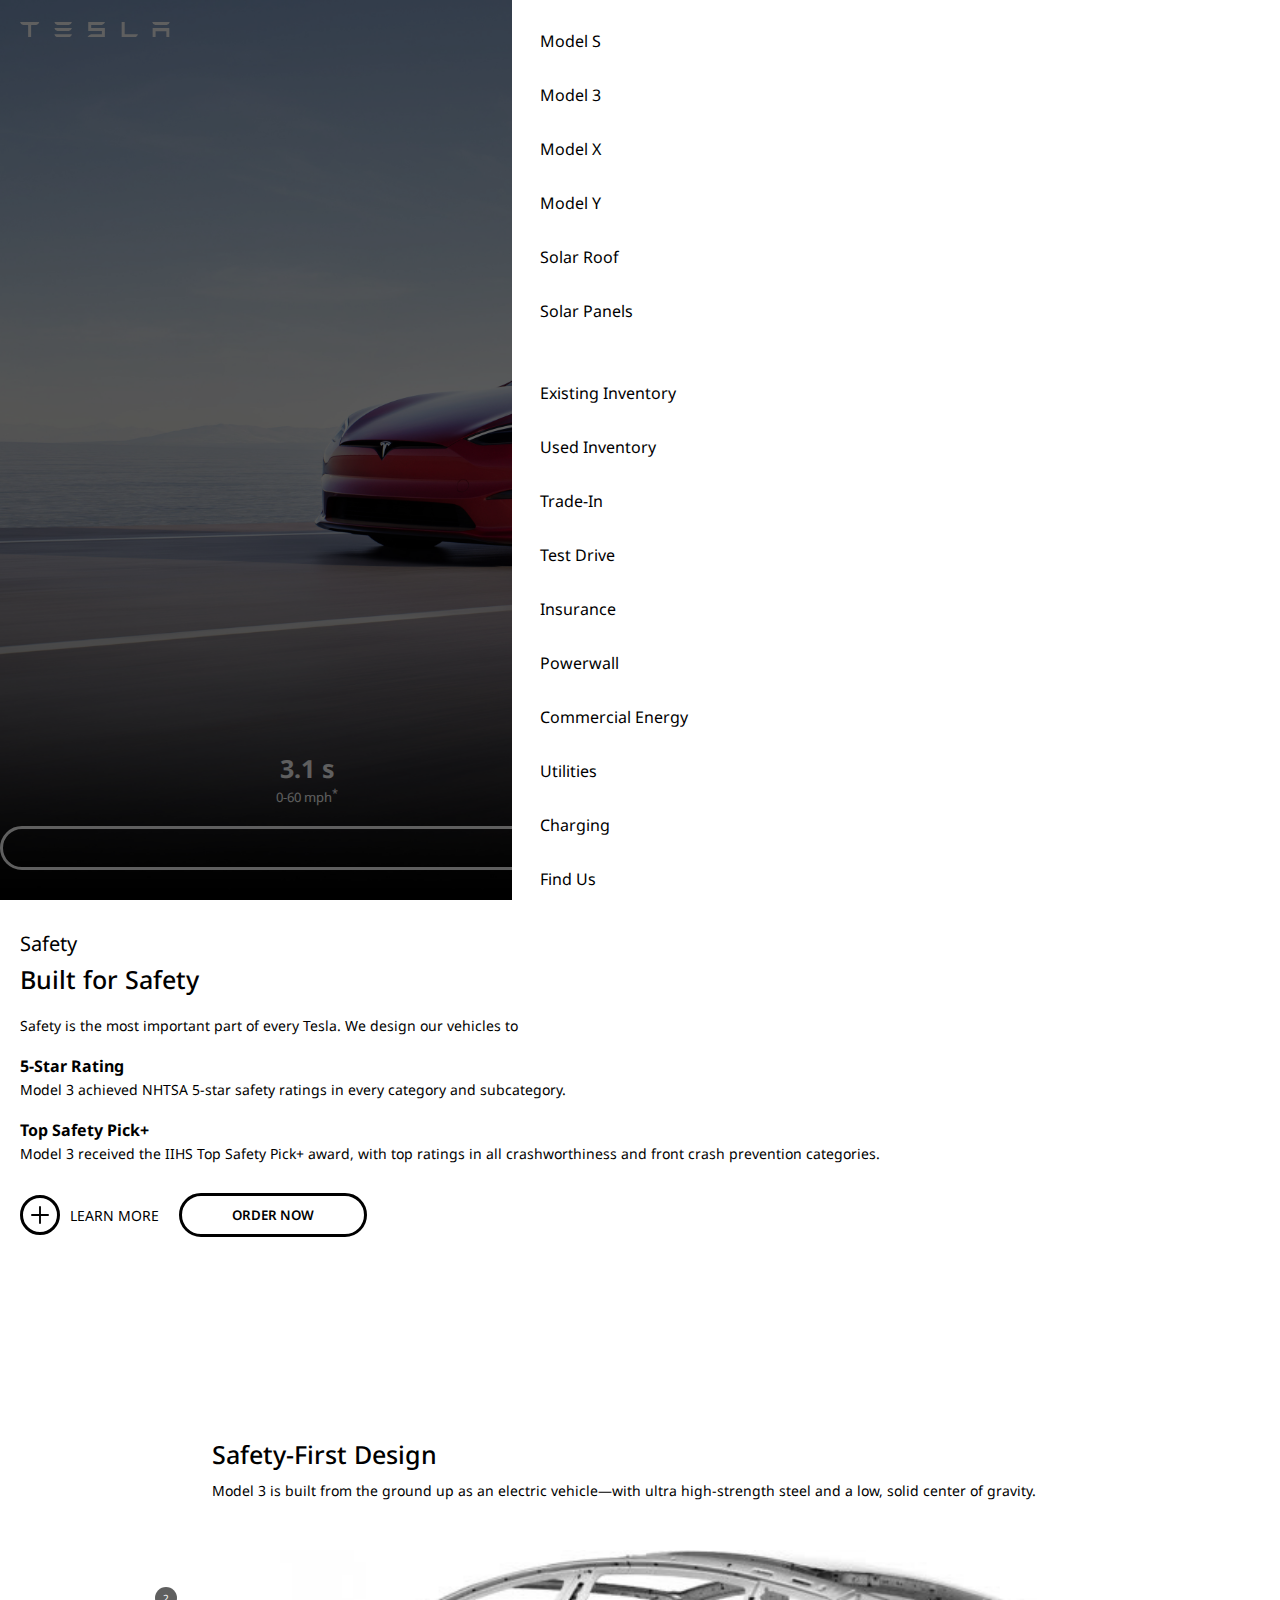
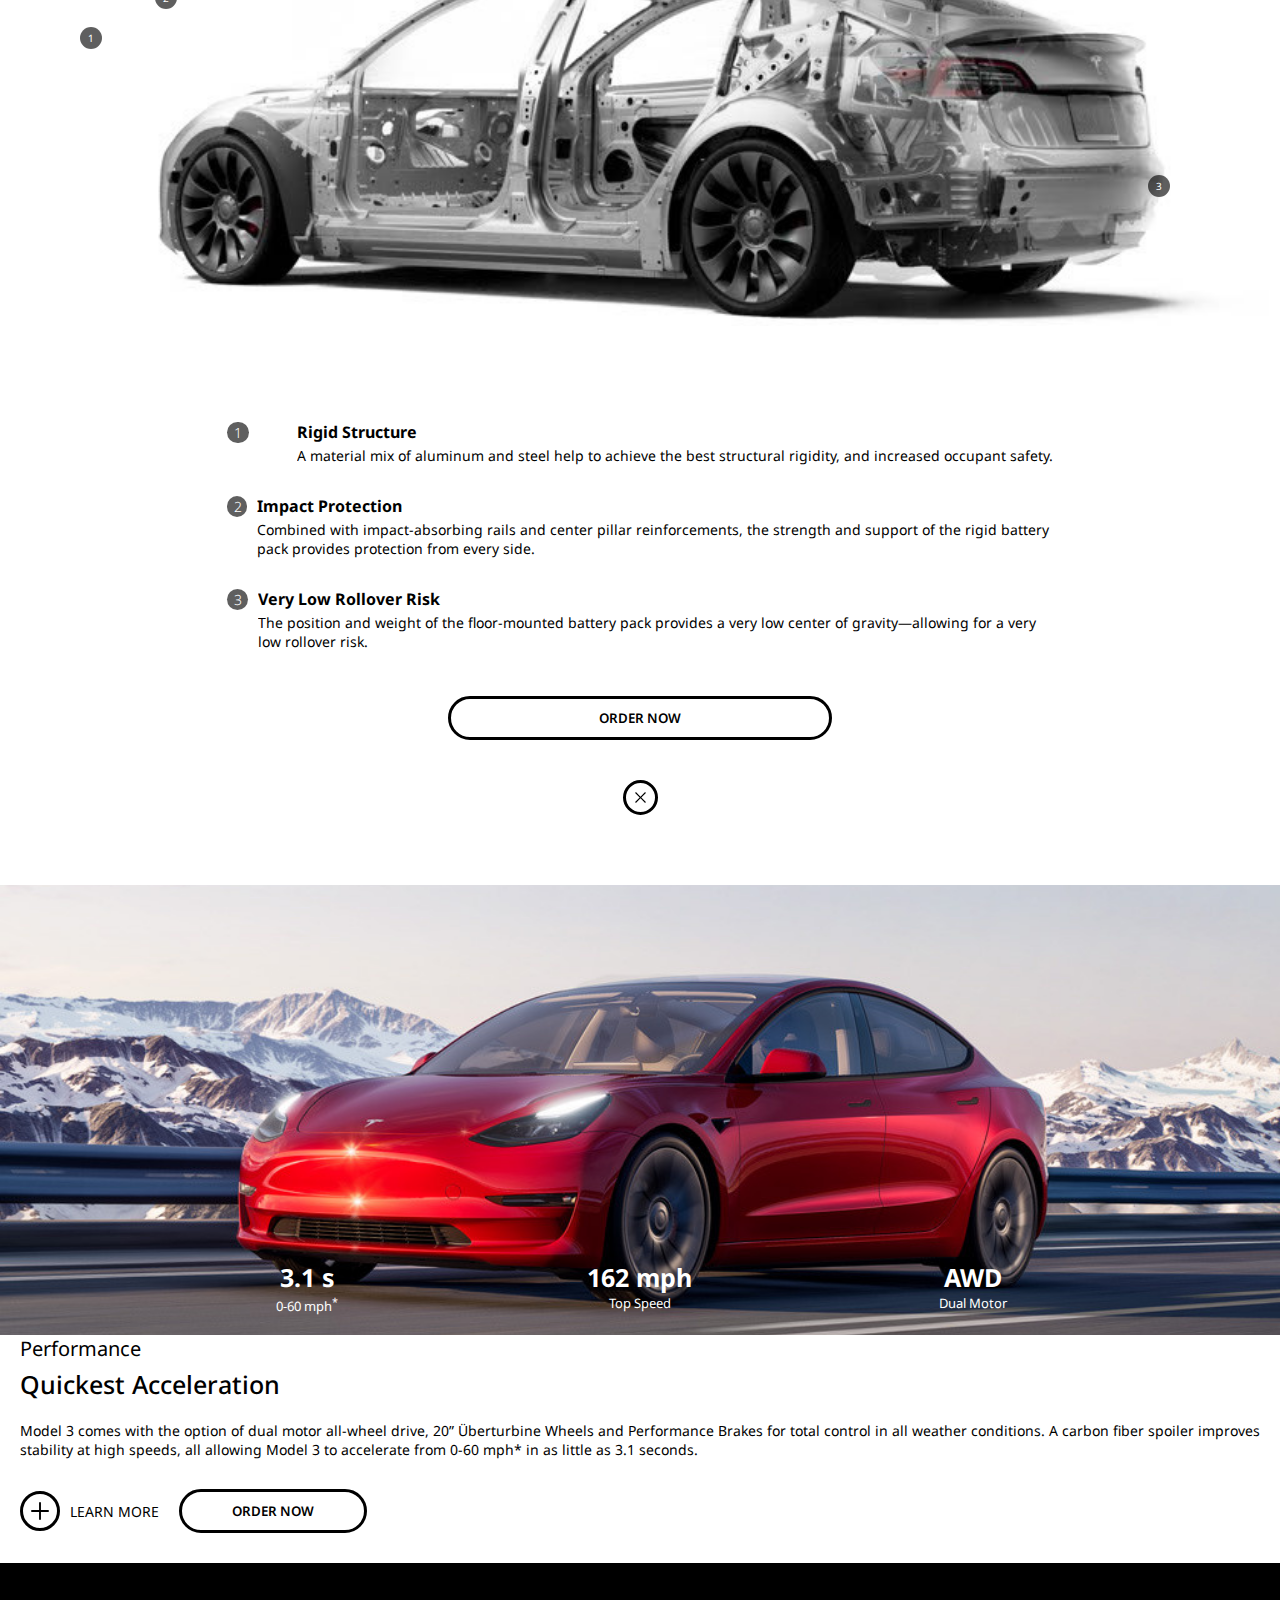
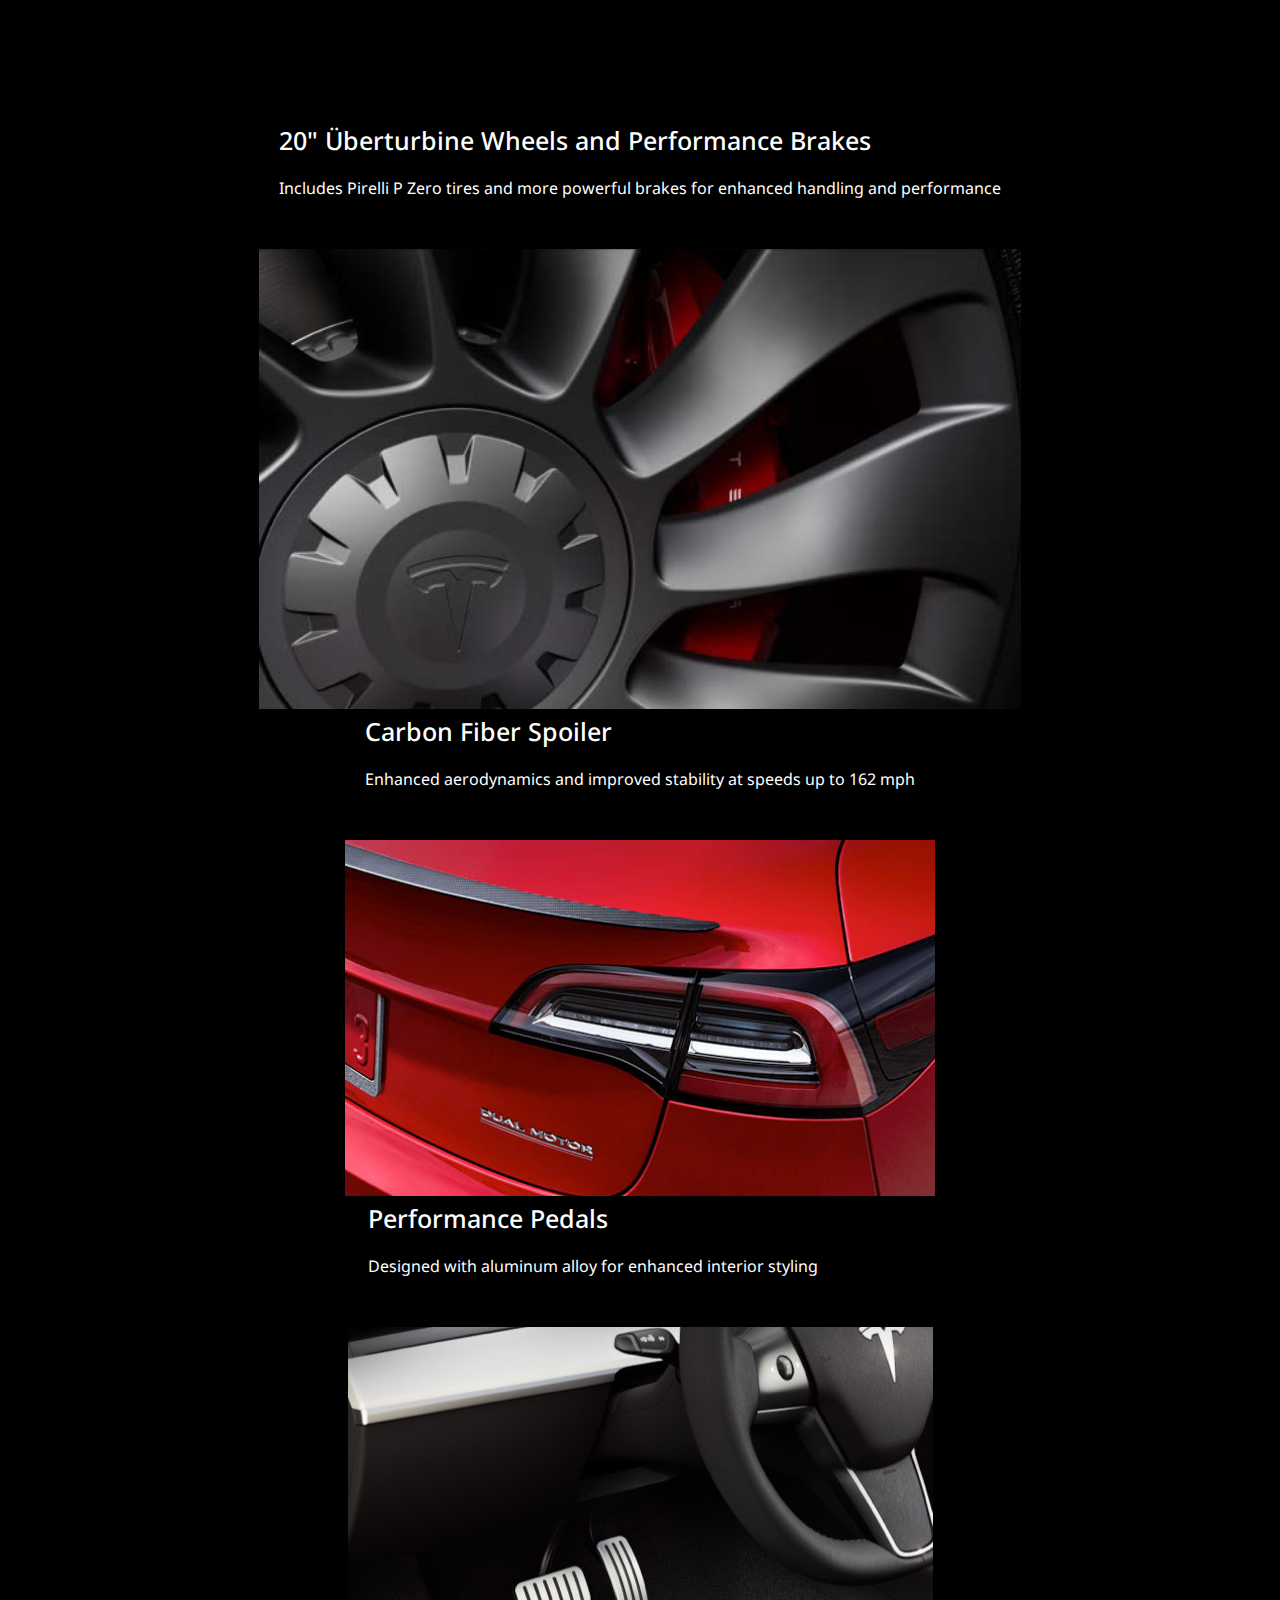
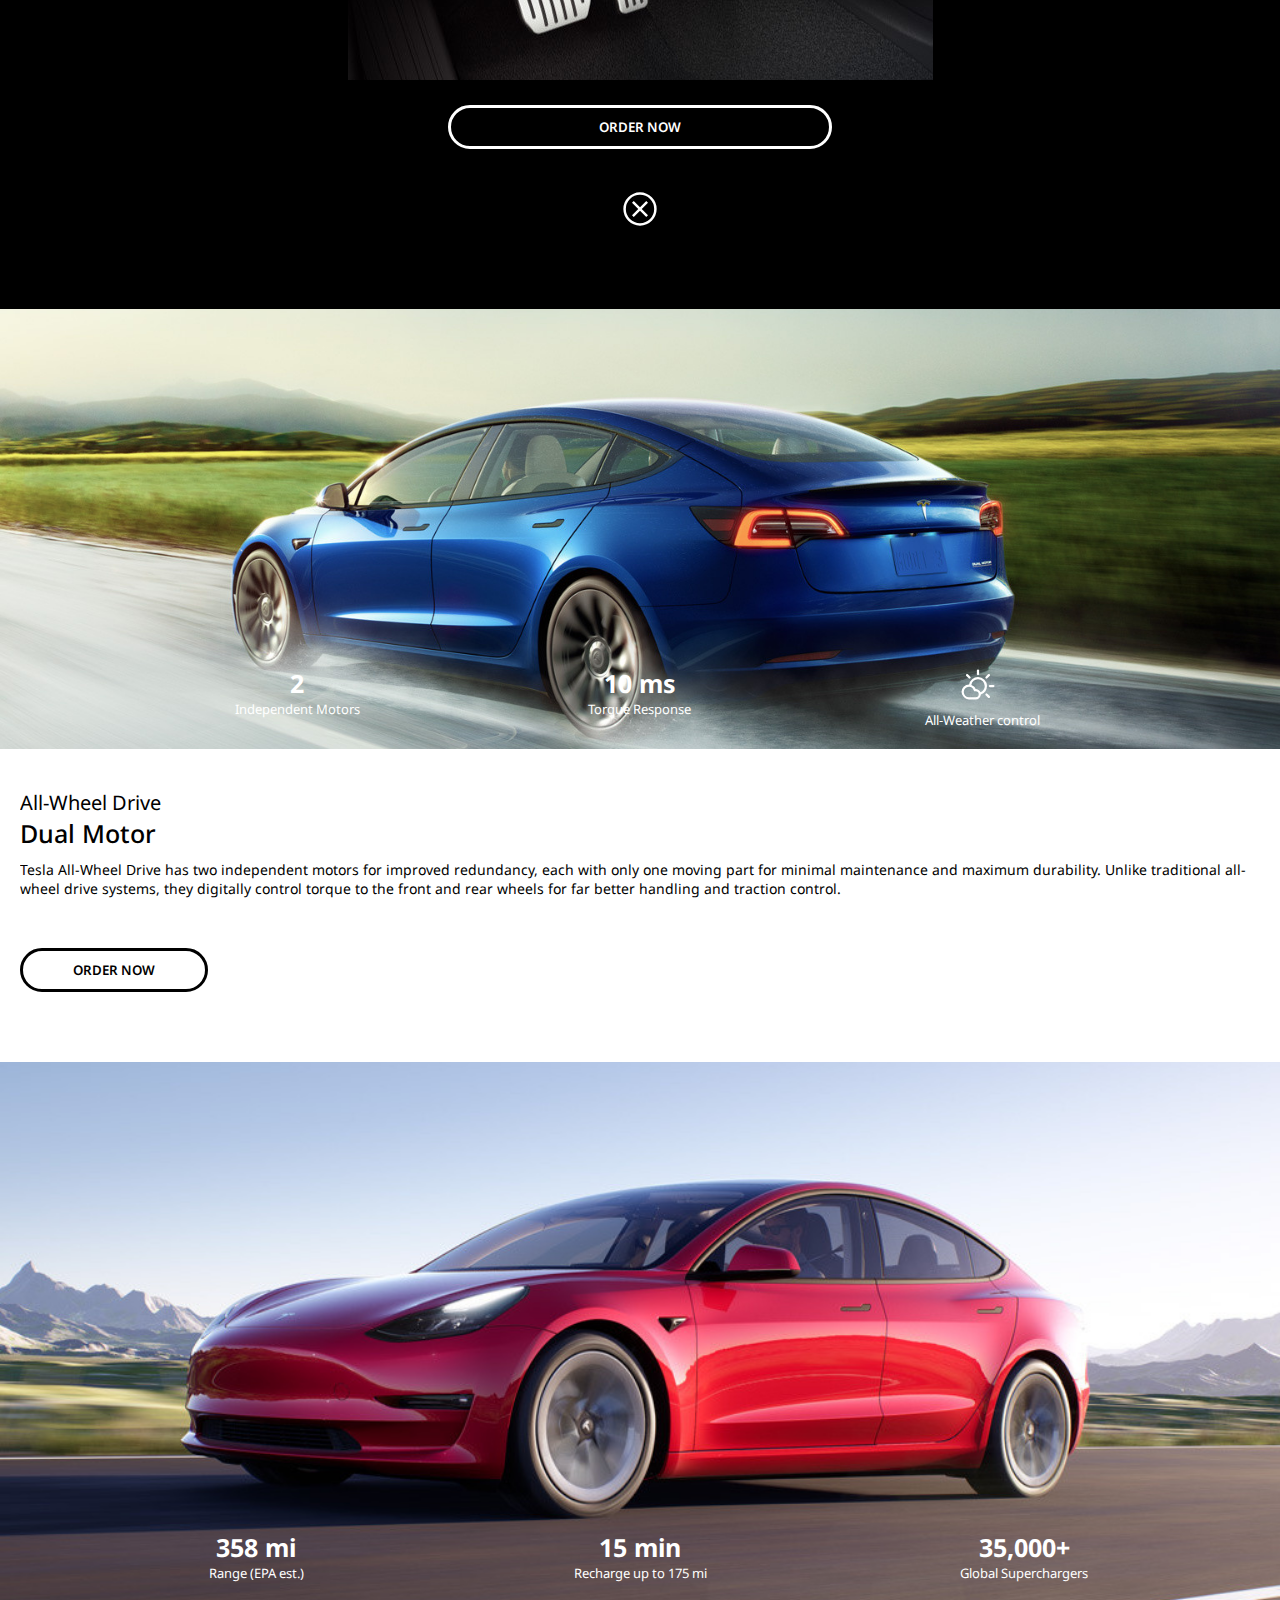
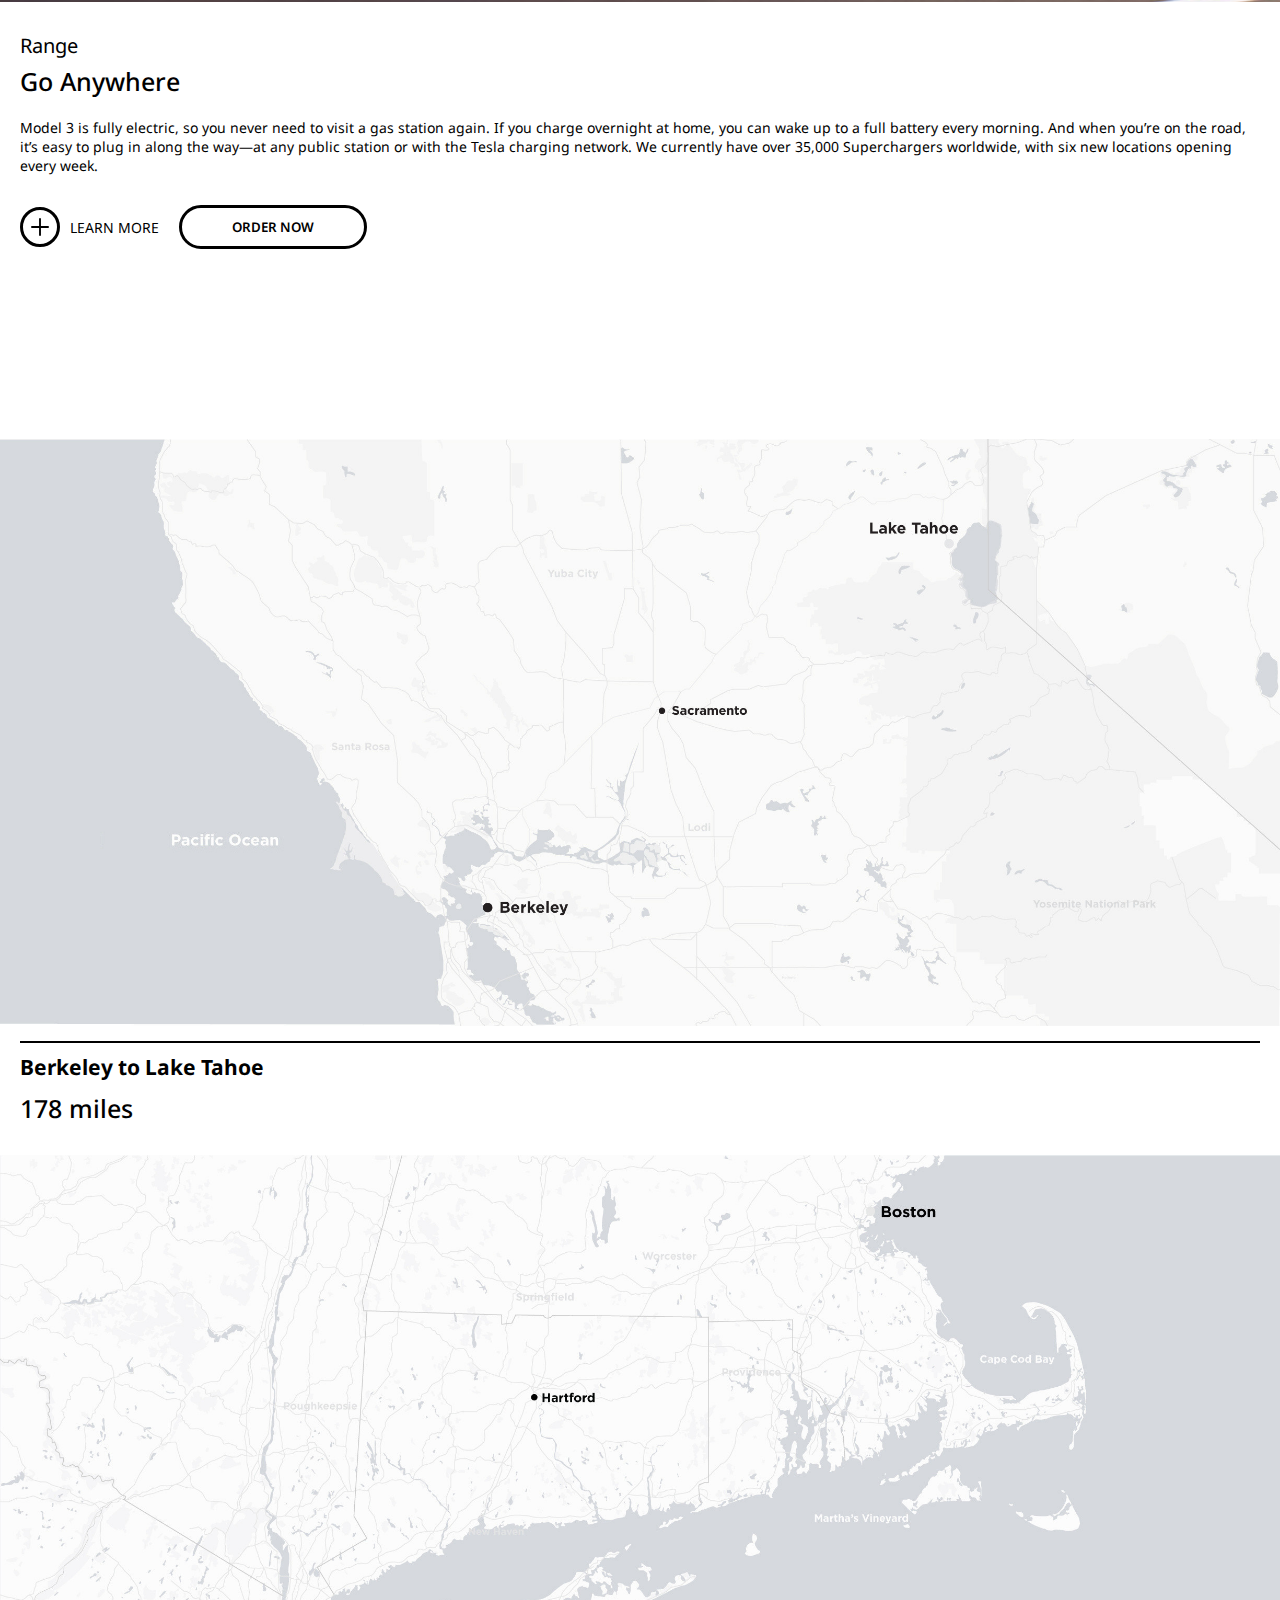
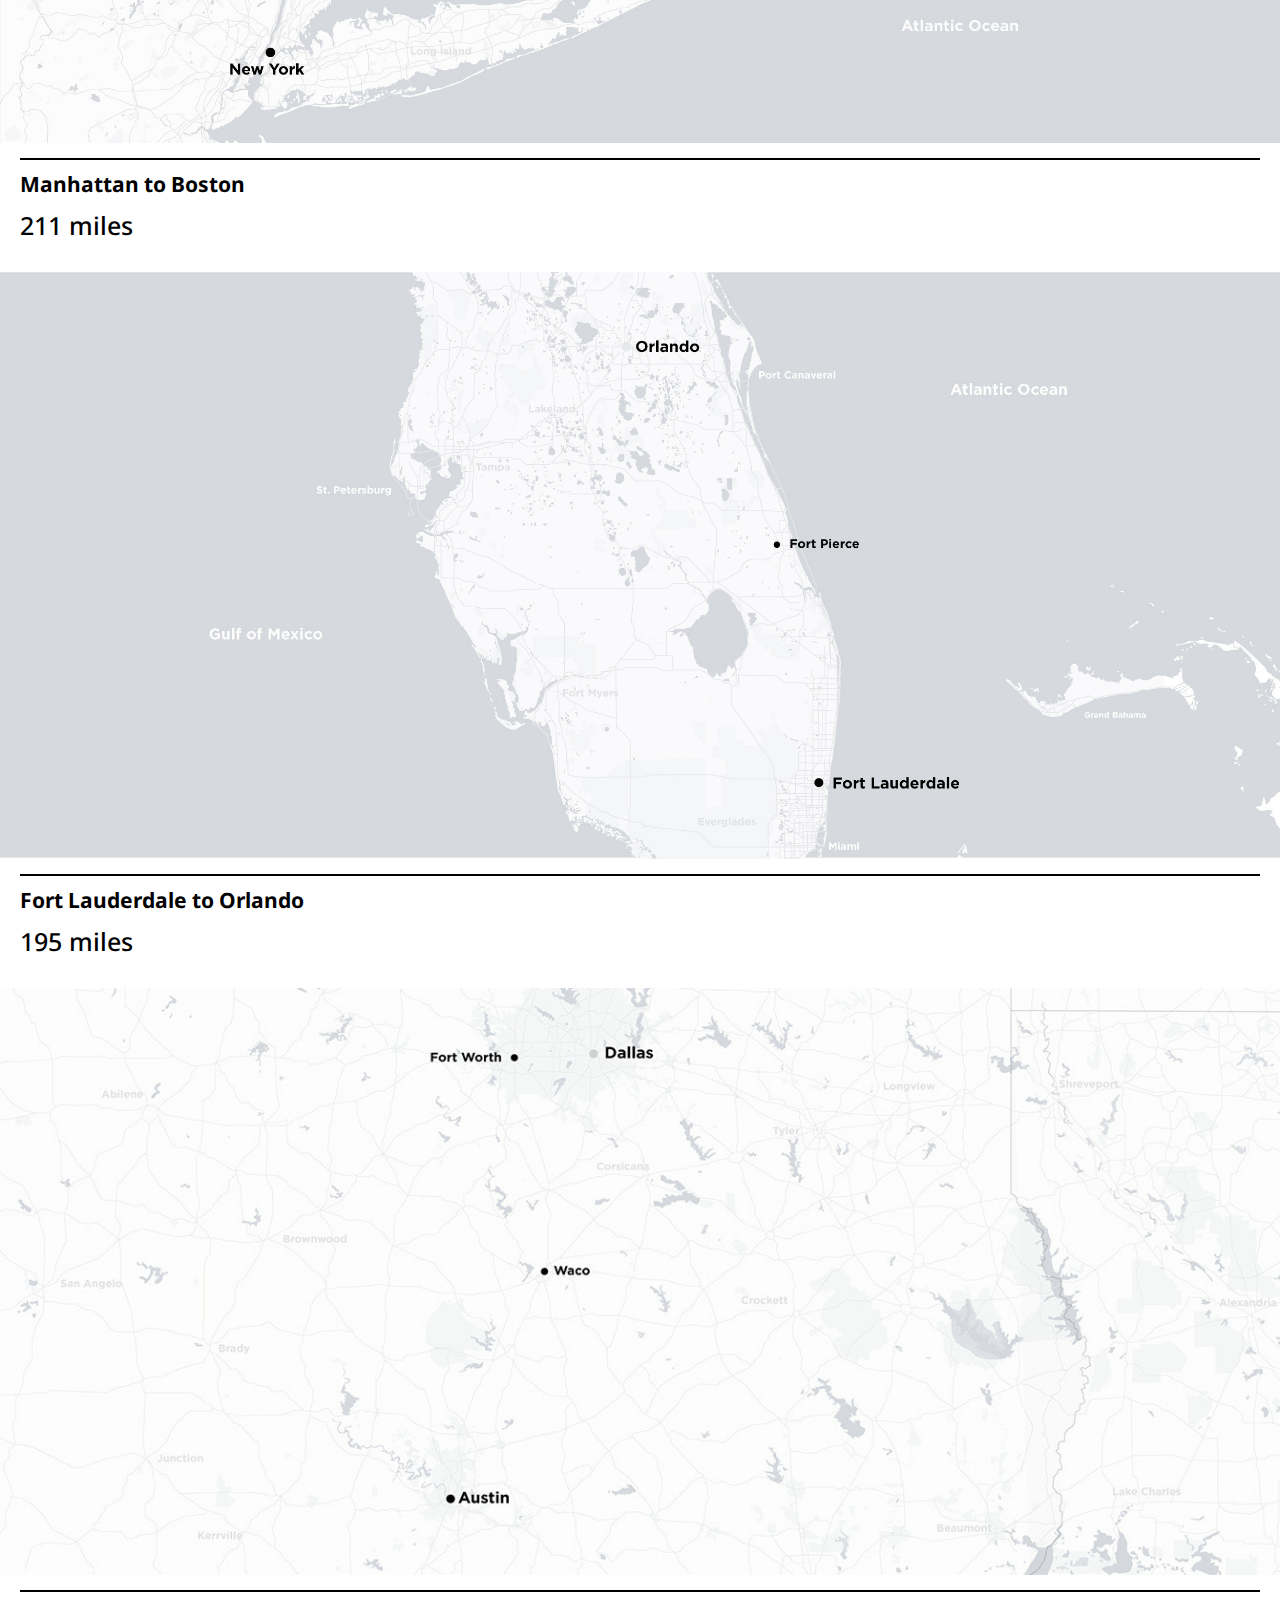
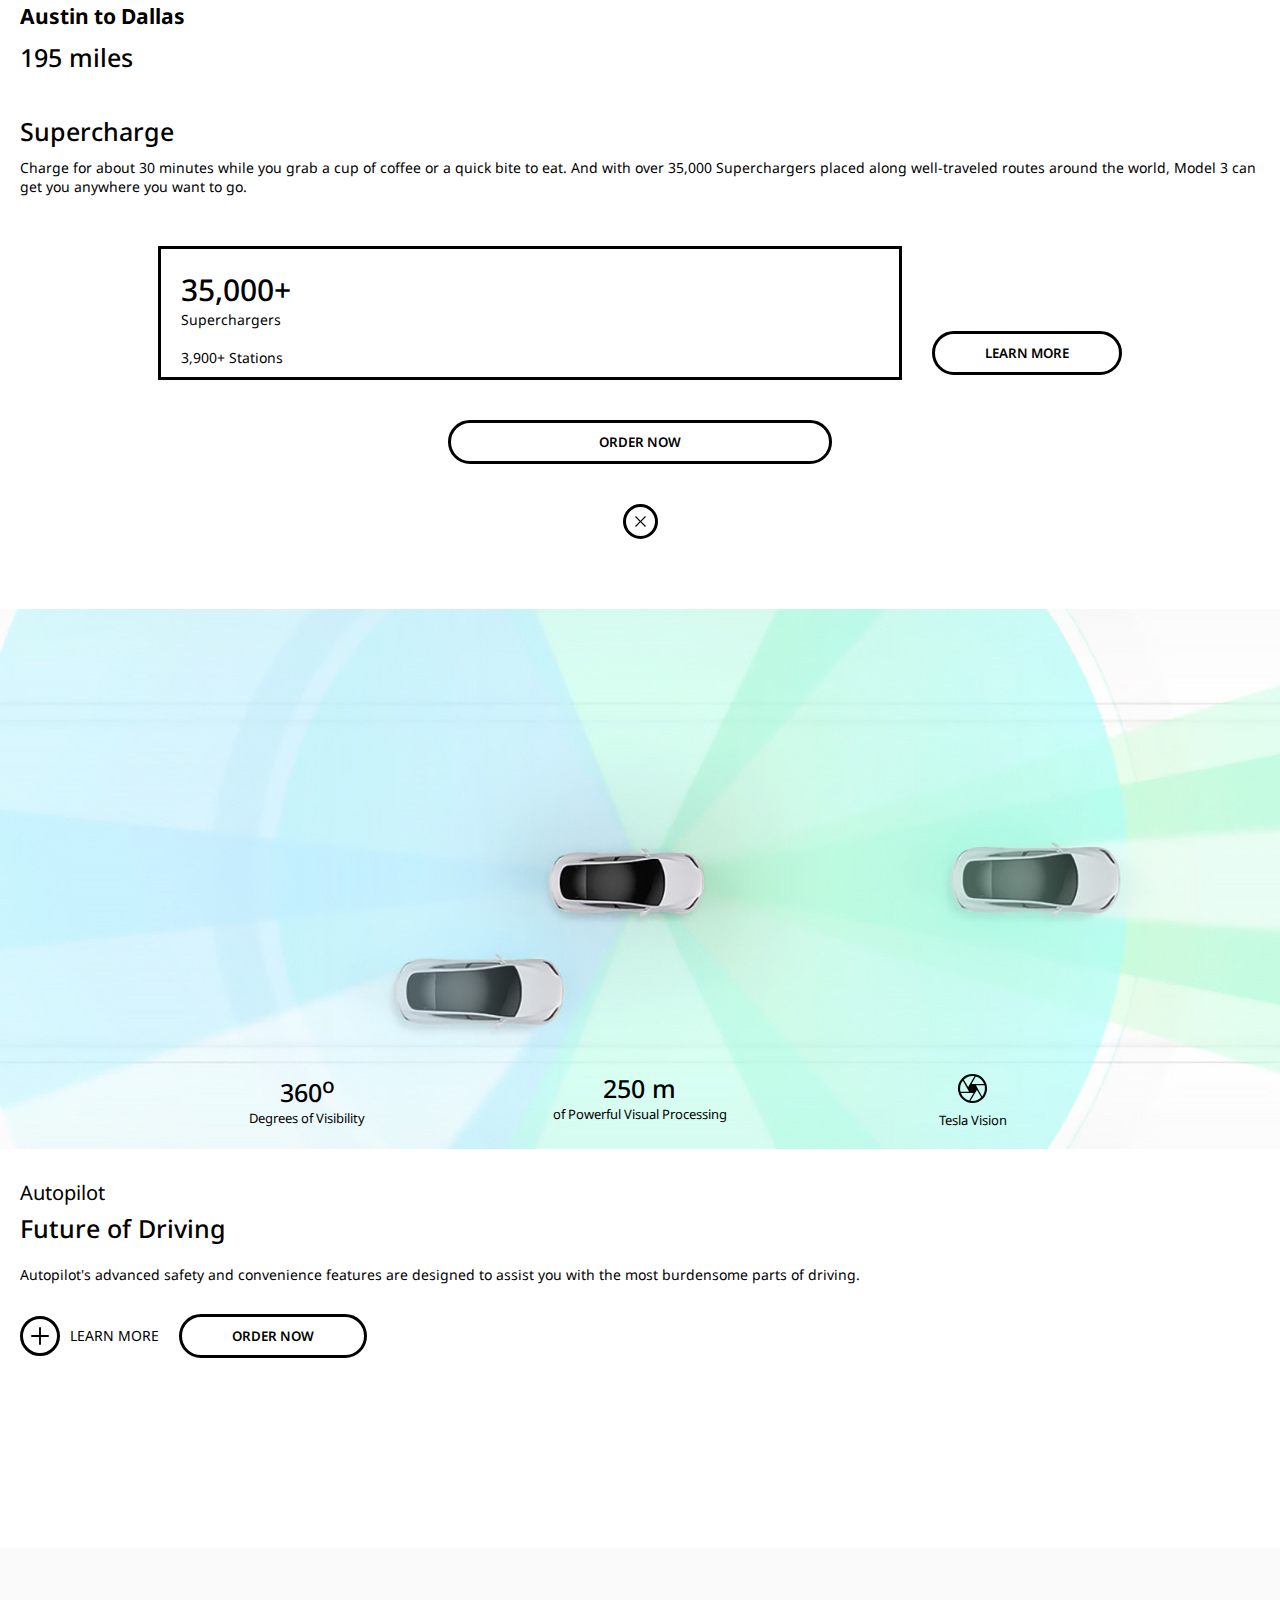
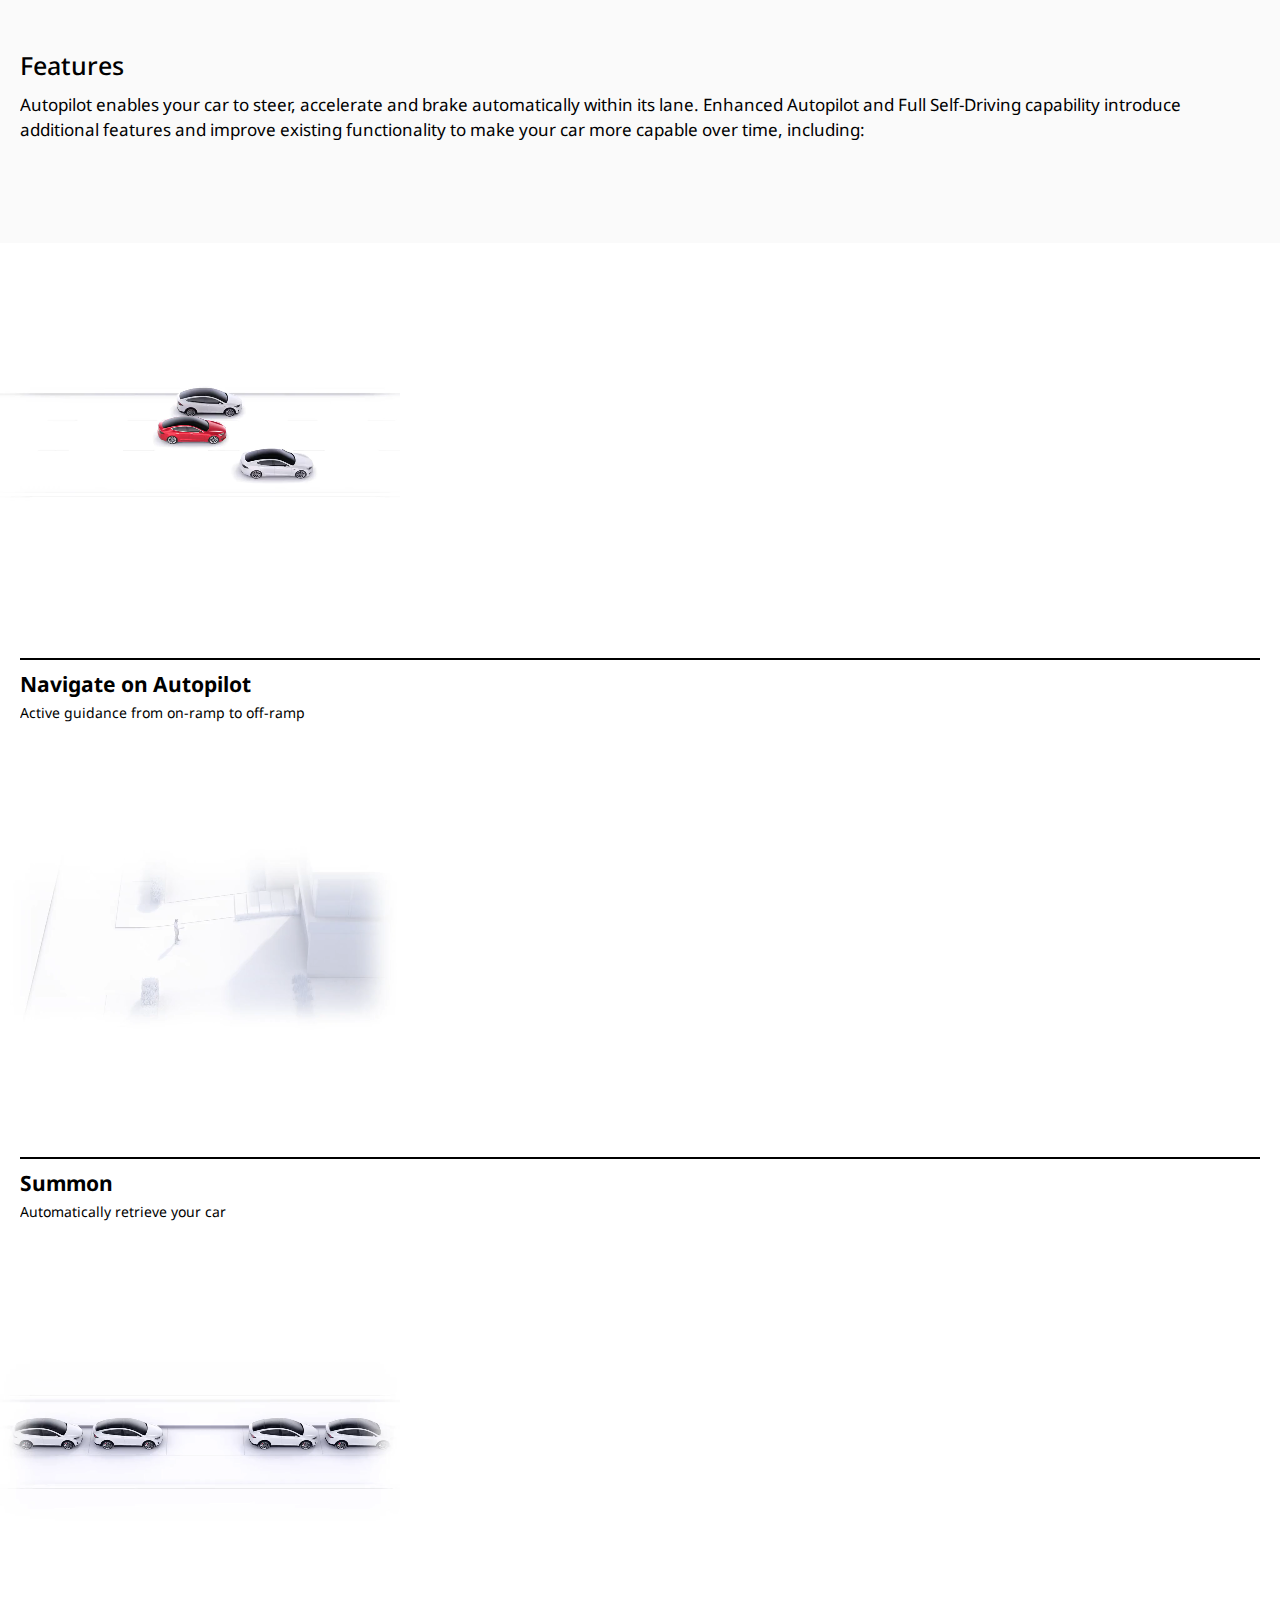
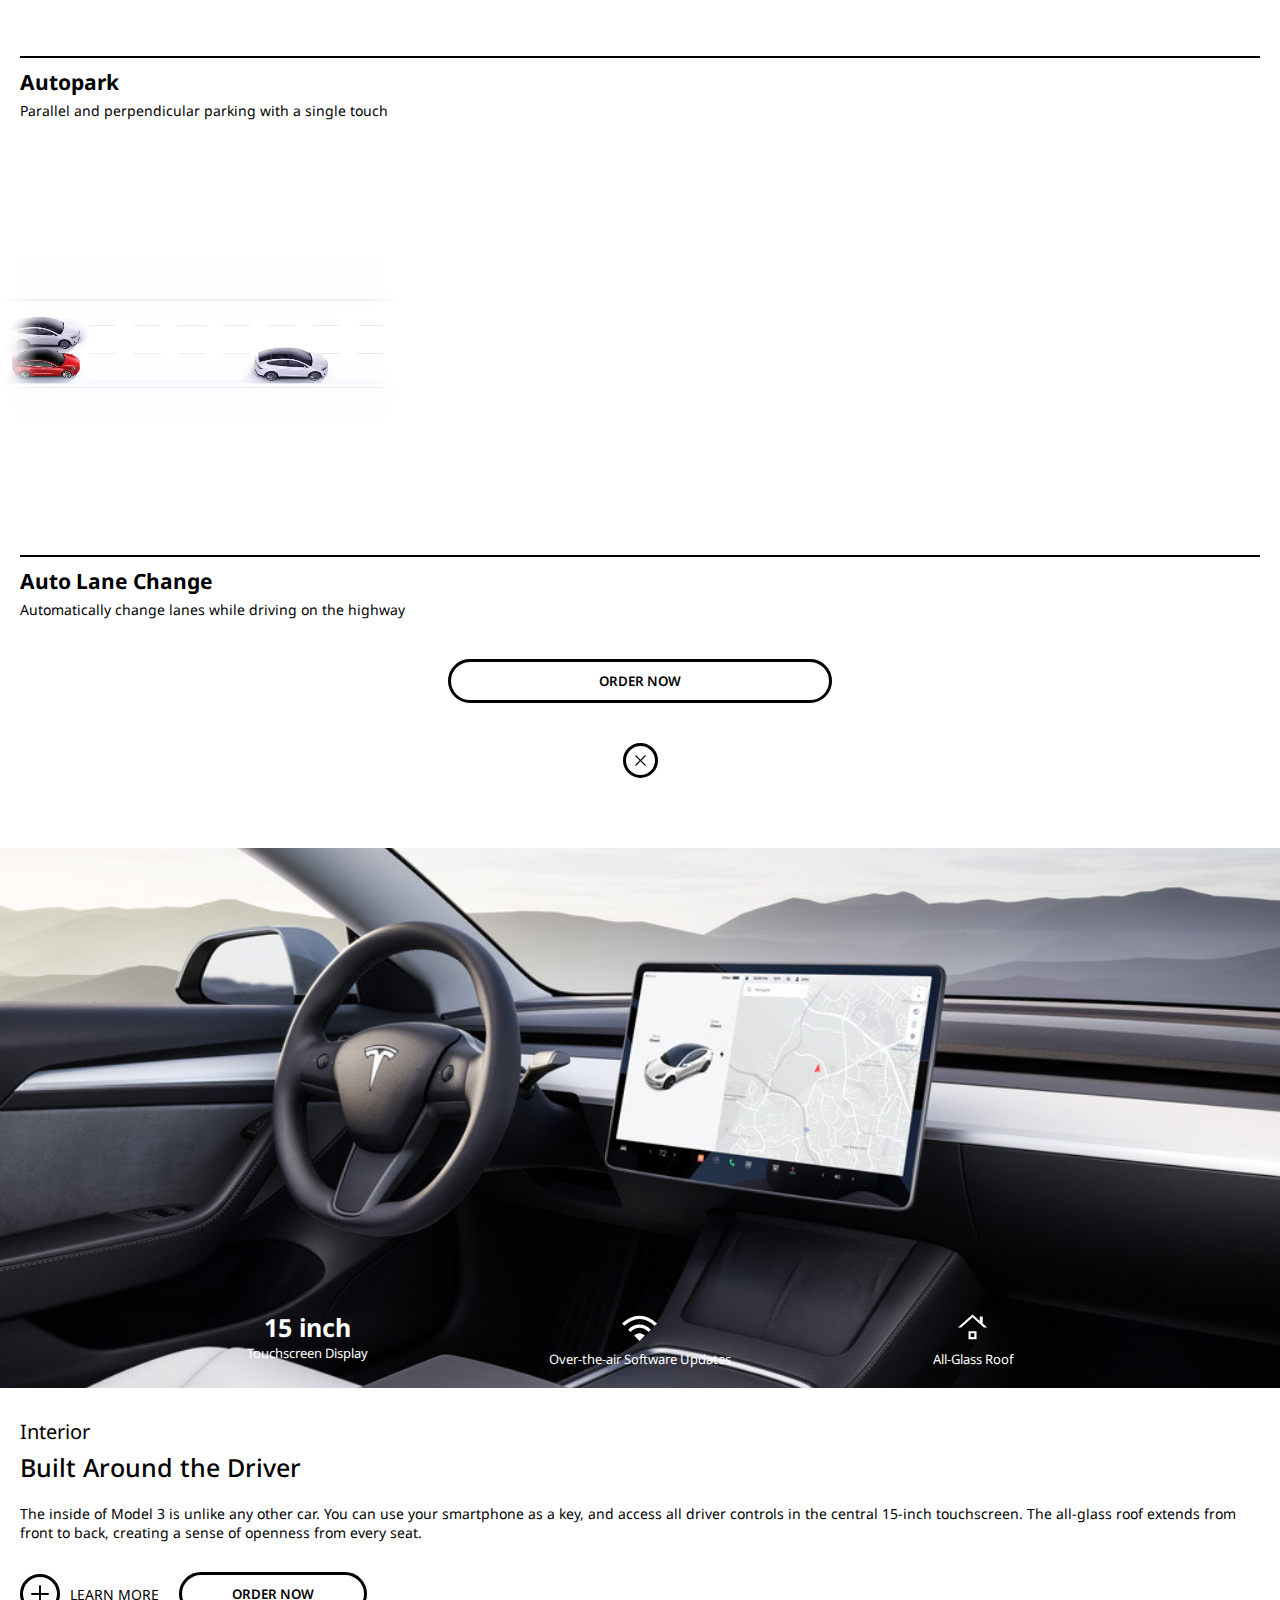
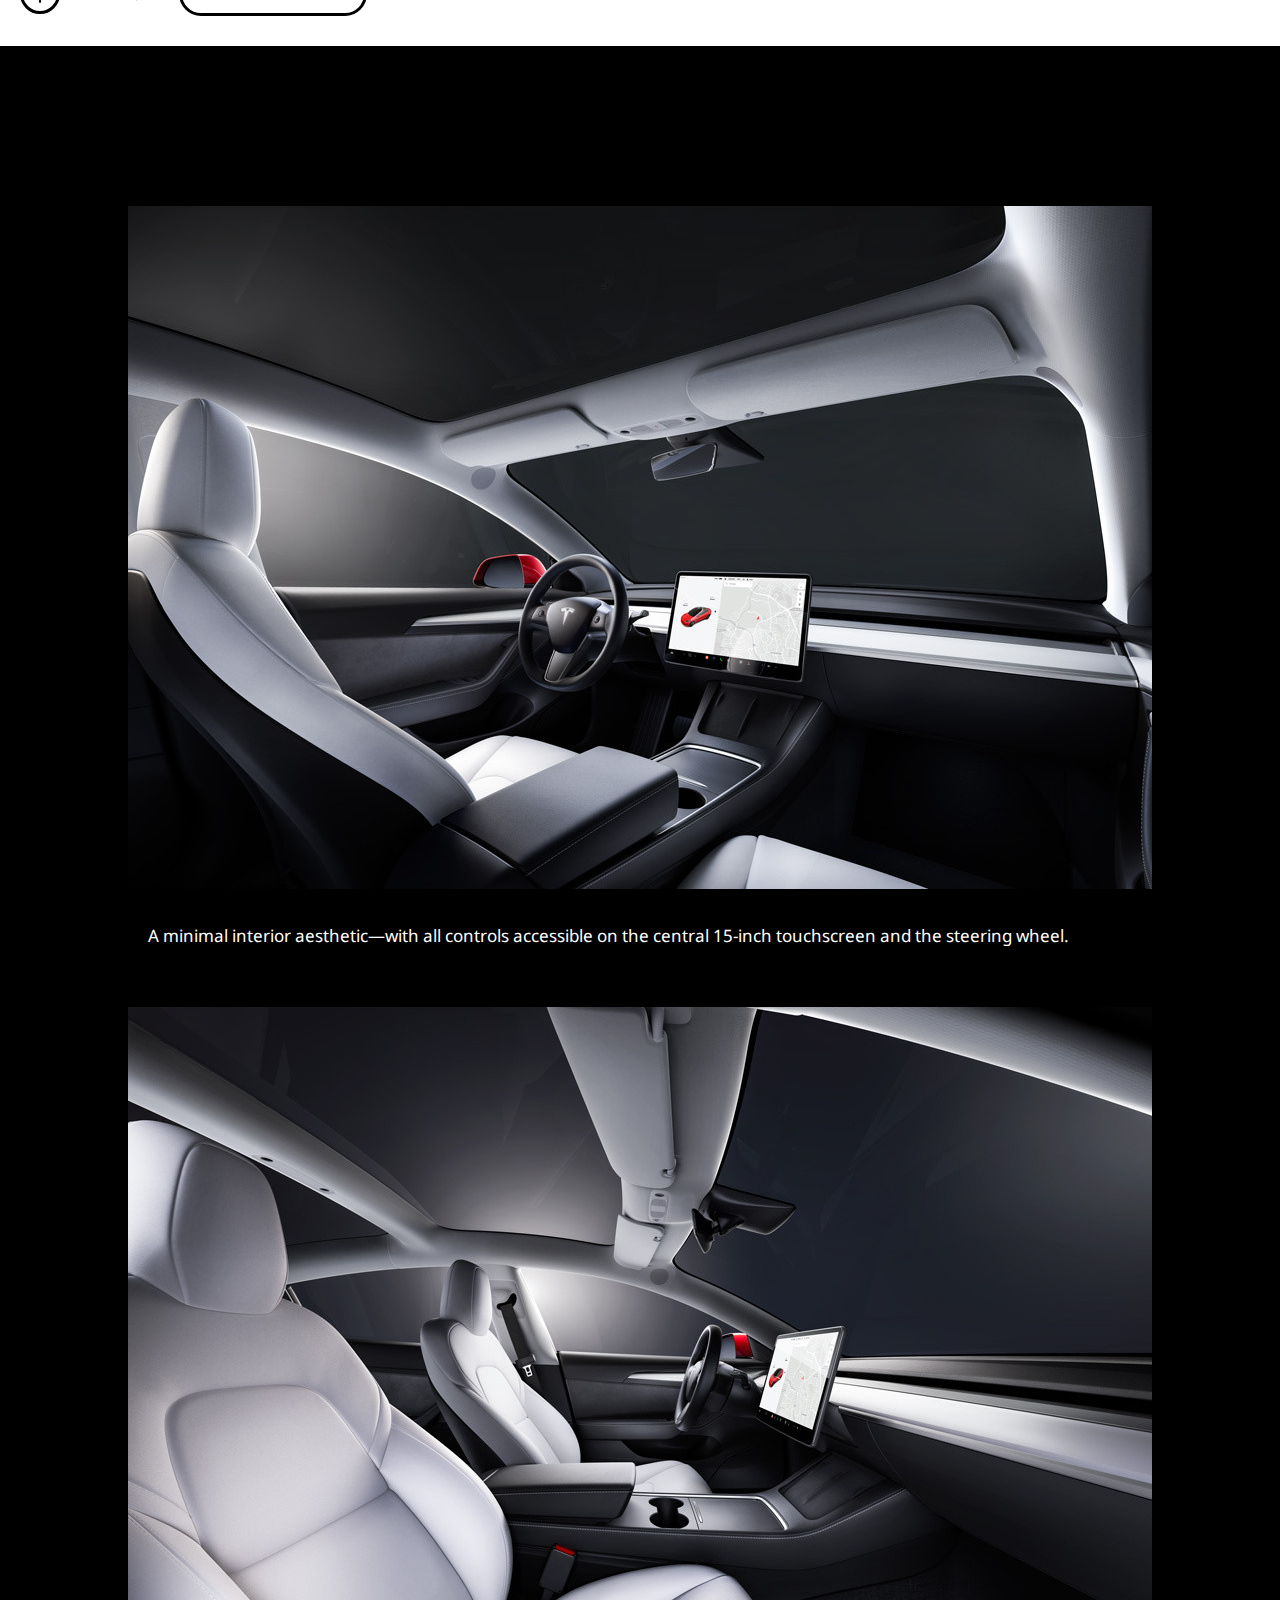
==== commit 8de22972: "updated to tab and desktop below 1200px responsiveness" ====
--- a/indexModal3.html
+++ b/indexModal3.html
@@ -10,10 +10,21 @@
 </head>
 <body>
         <header class="header">
-            <svg viewBox="0 0 342 35" xmlns="http://www.w3.org/2000/svg"><path d="M0 .1a9.7 9.7 0 007 7h11l.5.1v27.6h6.8V7.3L26 7h11a9.8 9.8 0 007-7H0zm238.6 0h-6.8v34.8H263a9.7 9.7 0 006-6.8h-30.3V0zm-52.3 6.8c3.6-1 6.6-3.8 7.4-6.9l-38.1.1v20.6h31.1v7.2h-24.4a13.6 13.6 0 00-8.7 7h39.9v-21h-31.2v-7h24zm116.2 28h6.7v-14h24.6v14h6.7v-21h-38zM85.3 7h26a9.6 9.6 0 007.1-7H78.3a9.6 9.6 0 007 7zm0 13.8h26a9.6 9.6 0 007.1-7H78.3a9.6 9.6 0 007 7zm0 14.1h26a9.6 9.6 0 007.1-7H78.3a9.6 9.6 0 007 7zM308.5 7h26a9.6 9.6 0 007-7h-40a9.6 9.6 0 007 7z" fill="currentColor"></path></svg>
+            <a href="index.html">
+                <svg viewBox="0 0 342 35" xmlns="http://www.w3.org/2000/svg"><path d="M0 .1a9.7 9.7 0 007 7h11l.5.1v27.6h6.8V7.3L26 7h11a9.8 9.8 0 007-7H0zm238.6 0h-6.8v34.8H263a9.7 9.7 0 006-6.8h-30.3V0zm-52.3 6.8c3.6-1 6.6-3.8 7.4-6.9l-38.1.1v20.6h31.1v7.2h-24.4a13.6 13.6 0 00-8.7 7h39.9v-21h-31.2v-7h24zm116.2 28h6.7v-14h24.6v14h6.7v-21h-38zM85.3 7h26a9.6 9.6 0 007.1-7H78.3a9.6 9.6 0 007 7zm0 13.8h26a9.6 9.6 0 007.1-7H78.3a9.6 9.6 0 007 7zm0 14.1h26a9.6 9.6 0 007.1-7H78.3a9.6 9.6 0 007 7zM308.5 7h26a9.6 9.6 0 007-7h-40a9.6 9.6 0 007 7z" fill="currentColor"></path></svg>
+            </a>
+            
+            <ul class="forDesktopbg firstOne">
+                <a href="indexModels.html"><li>Model S</li></a>
+                <a href="indexModal3.html"><li>Model 3</li></a>
+                <a href="#"><li>Model X</li></a>
+                <a href="#"><li>Model Y</li></a>
+                <a href="#"><li>Solar Roof</li></a>
+                <a href="#"><li>Solar Panels</li></a>
+            </ul>
             <nav class="navContainer">
                 <ul class="navContent">
-                    <ul>
+                    <ul class="forMobile">
                         <a href="indexModels.html"><li>Model S</li></a>
                         <a href="indexModal3.html"><li>Model 3</li></a>
                         <a href="#"><li>Model X</li></a>
@@ -40,7 +51,7 @@
                        <a href="#"><li>Shop</li></a>
                        <a href="#"><li>Account</li></a> 
                     </ul>
-                    <ul>
+                    <ul class="">
                         <a href="#"><li><img src="images/" alt=""><p>Back</p></li></a>
                         <a href="#"><li>Cybertruck</li></a>
                         <a href="#"><li>Roadster</li></a>
@@ -59,7 +70,9 @@
                    
 
                 </ul>
-                <ul>
+                <ul class="angled">
+                    <a href="#"><li class="forDesktopbg">Shop</li></a>
+                    <a href="#"><li class="forDesktopbg">Account</li></a>
                     <li class="hamburger">Menu</li>
                 </ul>
             </nav>
@@ -243,7 +256,7 @@
 
     <section>
         <aside class="section1 sectionAside4">
-            <aside class="sectionAside ">
+            <aside class="sectionAside sectionAside">
                 <div>
                     <h3>358 mi</h3>
                     <p>Range (EPA est.)</p>
@@ -446,7 +459,7 @@
                             <p>The forward-designed instrument panel provides even more legroom in the front, for a spacious passenger cabin.</p>
                         </main>
                         <main>
-                            <img src="images/modal3Images/Model-3-Interior-Carousel-1-Slide-3-Mobile-LHD.jpeg" alt="carousel3">
+                            <img src="images/modal3Images/Model-3-Interior-Carousel-1-Slide-3-Mobile-LHD.jpeg" alt="carousel3" class="carousel3">
                             <p>The premium center console is modern and efficient, with plenty of covered storage and charging for two smartphones.</p>
                         </main>
                         <main>
@@ -488,14 +501,14 @@
                             </main>
                         </div>
                     </aside>
-                    <div>
-                        <main>
+                    <div class="sided">
+                        <main >
                             <h2 id="paddedSide">Glass Roof</h2>
                             <p>The expansive Glass Roof in Model 3 provides passengers with a brighter, more spacious experience—and a seamless view of the sky.</p>
                         </main>
                         <img src="images/modal3Images/roof.jpeg" alt="roof">
                     </div>
-                    <div>
+                    <div class="premiumContent">
                         <main>
                             <h2 id="paddedSide">Premium Interior</h2>
                             <p>A better driving experience—with our full Glass Roof, a custom audio system and premium seating throughout.</p>
@@ -916,5 +929,6 @@
         <a href="#">Engage</a>
         <a href="#">Locations</a>
     </footer>
+    <script src="moda3.js"></script>
 </body>
 </html>--- a/modal3.css
+++ b/modal3.css
@@ -14,6 +14,13 @@
 a{
     color:white;
 }
+ul li{
+    padding:5px;
+    border-radius: 10px;
+}
+ul li:hover{
+    background-color: lightgray;
+}
 li{
     list-style: none;
 }
@@ -71,12 +78,14 @@
 .header{
     display: flex;
     justify-content: space-between;
-    align-items: center;
+    align-items: flex-start;
     padding:20px;
     position: absolute;
     width: 100%;
     color: white;
     z-index: 3;
+    /* border:2px solid red; */
+    height:100vh;
 }
 .header svg{
     width:150px;
@@ -88,16 +97,30 @@
     left: 0;
     width:100%;
     background-color: rgba(0, 0, 0, 0.629);
-    /* display: flex; */
+    display: flex;
     justify-content: flex-end;
     flex-direction: column;
     align-items: flex-end;
-    /* z-index: 3; */
+    z-index:3;
+    /* height:200vh; */
 }
 .navContent ul{
     border:3px solid white;
     background-color: white;
-    width: 80%;
+    width: 60%;
+    padding:0px 20px;
+    overflow-y: hidden;
+}
+.navContent ul.firstOne{
+    padding:30px 20px 0;
+}
+.navContent ul a{
+    color:black;
+    padding:5px 10px;
+    text-decoration: none;
+}
+.navContent ul img{
+    width:3%;
 }
 
 /* SECTION 1    */
@@ -110,6 +133,7 @@
     width:100%;
     color:white;
     position: relative;
+    z-index: -1;
     /* border:2px solid green; */
 }
 .section1 h1{
@@ -419,6 +443,9 @@
 .sectionAside5{
     background-image: url(images/Autopilot-Hero-Vision-Mobile.jpeg);
 }
+.section1.sectionAside6{
+    background-image: url(images/Autopilot-Hero-Vision-Mobile.jpeg);
+}
 .sectionAside{
     color:white;
     justify-content: space-between;
@@ -445,11 +472,17 @@
     margin:10px 0;
     line-height: 1.6rem;
 }
+.sectionAside5 h3{
+    color: black;
+}
+.sectionAside5 p{
+    color: black;
+}
 #marginSide h4{
     font-size: 21px;
     margin:0px 0 5px;
 }
-.sectionAside6{
+.section1.sectionAside6{
     background-image: url(images/modal3Images/Model-3-Interior-Hero-Mobile-LHD.jpeg);
 }
 .sectionAside6 .sectionAside{
@@ -689,7 +722,10 @@
 footer a{
     margin:10px 0;
 }
-.forMoblile{
+.forDesktop{
+    display: none;
+}
+.forDesktopbg{
     display: none;
 }
 @media screen and (min-width:700px) {
@@ -707,13 +743,31 @@
     }
     .sectionAside2{
         background-image: url(images/modal3Images/Model-3-Performance-Hero-Mobile-LHD.jpeg);
+        height:50vh;
     }
     .sectionAside3{
         background-image:url(images/modal3Images/Model-3-AWD-Hero-Mobile-LHD.jpeg) ;
         margin:-10px 0 0 ;
+        height:50vh;
     }
     .sectionAside4{
         background-image: url(images/modal3Images/Model-3-Range-Hero-Mobile-LHD.jpeg);
+        height:60vh;
+        padding:0 0 30px;
+    }
+    .sectionAside5{
+        background-image: url(images/modal3Images/Autopilot-Hero-Vision-Mobile.jpeg);
+        height: 60vh;
+        color: black;
+    }
+    .sectionAside5 h3{
+        color: black;
+    }
+    .sectionAside5 p{
+        color: black;
+    }
+    .sectionAside6{
+        height: 60vh;
     }
     .sectionAside{
         justify-content: center;
@@ -764,8 +818,174 @@
     #paddedSide button{
         width:auto;
     }
-    .sectionAside4{
-        height:160vh;
+    .flexBottom main{
+        flex-direction: space-between;
+        margin:20px 0;
+    }
+    .flexBottom main div{
+        width:60%;
+    }
+    .positionedText {
+        height:70vh;
+        margin:20px 0;
+    }
+    .LearnMoreBlackBg main{
+        display: block;
+    }
+    .LearnMoreBlackBg main img{
+        width:100%;
+    }
+    .LearnMoreBlackBg main:nth-child(3) img{
+        width:100%;
+    }
+    .modelContent h2{
+        margin:5px 30px 20px;
+    }
+    .pos{
+        height:80vh;
+    }
+    .premiumContent{
+        display: flex;
+        justify-content: center;
+        align-items: center;
+        flex-wrap: wrap;
+    }
+    .premiumContent main:first-child{
+        width:70%;
+    }
+    .premiumContent main:not(:first-child){
+        width:50%;
+    }
+    .sided{
+        /* width:70%; */
+        display: flex;
+        justify-content: center;
+        align-items: center;
+        /* flex-direction: column; */
+    }
+    .sided main{
+        width:80%;
+    }
+    .lastSection{
+        display: flex;
+        justify-content: center;
+        align-items: flex-start;
+    }
+    .footerSection{
+        /* border:2px solid green; */
+        display: flex;
+        justify-content: space-between;
+        align-items: center;
+        flex-wrap: wrap;
+    }
+    .footerSection aside{
+        width:50%;
+        display: flex;
+        justify-content: flex-start;
+        align-items: flex-start;
+        flex-direction: column;
+        /* border:2px solid red; */
+        padding:0 20px;
+    }
+    .footerSection .oppBtn{
+        width: 70%;
+    }
+    .footerSection img{
+        width:50%;
+    }
+    .footerSection aside h2{
+        text-align: left;
+    }
+    .footerSection p{
+        width:100%;
+        padding:10px 20px;
+    }
+    footer{
+        flex-direction: row;
+    }
+    footer a{
+        margin:3px;
+        padding: 5px;
+    }
+}
+@media screen and (min-width:1300px) {
+
+    .sectionAside2,
+    .sectionAside3,
+    .sectionAside4,
+    .sectionAside5,
+    .sectionAside6{
+        height:100vh;
+    }
+    .pos{
+        height:130vh;
+    }
+    .blackCar{
+        width:40%;
+    }
+    #learnMore aside{
+        display: flex;
+        align-items: baseline;
+        flex-direction: row;
+    }
+    #learnMore .LearnMoreBlackBg{
+        display: block;
+    }
+    #learnMore .LearnMoreBlackBg div{
+        display: flex;
+        flex-direction: row;
+    }
+    .section1 .sectionAside{
+        flex-wrap: nowrap;
+        justify-content: center;
+        align-items: center;
+    }
+    .section1 .sectionAside button{
+        width:20%;
+        margin:0 0 30px;
+    }
+    .section1 .sectionAside div{
+        width:20%;
         padding:0 0 30px;
     }
+    .navContainer{
+        display: flex;
+        justify-content: space-between;
+        align-items: center;
+    }
+    .navContent{
+        display: none;
+    }
+    .navContent ul{
+        border:3px solid white;
+        background-color: white;
+        width: 20%;
+        padding:0px 20px;
+        overflow-y: hidden;
+    }
+    .firstOne{
+        display: flex;
+        justify-content: space-between;
+        align-items: center;
+    }
+    .firstOne a{
+        padding:4px;
+        margin: 0 5px;
+        border-radius: 10px;
+        text-decoration: none;
+    }
+    .firstOne a:hover{
+        background-color: lightgray;
+    }
+    .angled{
+        display: flex;
+        justify-content: space-between;
+        align-items: center;
+    }
+    .angled li{
+        cursor: pointer;
+    }
+    .angled a{
+        list-style-type: none;
+    }
 }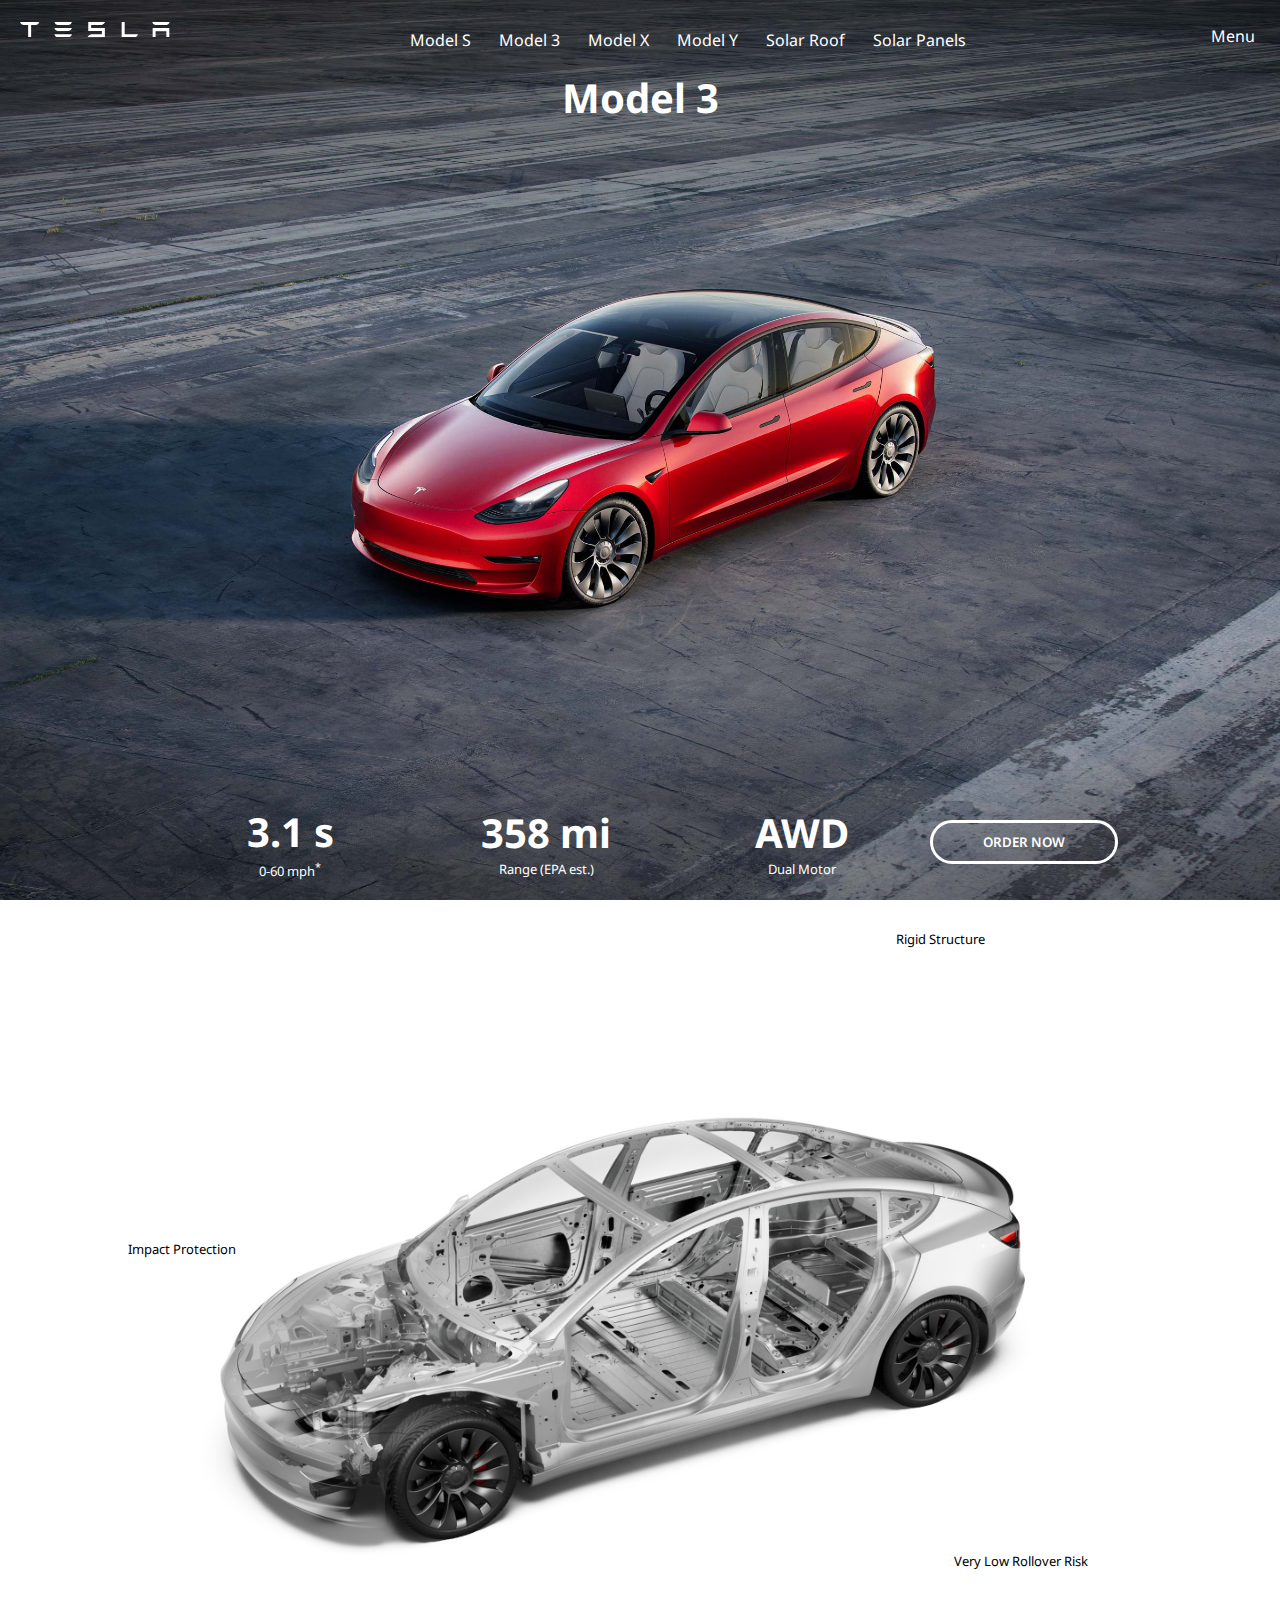
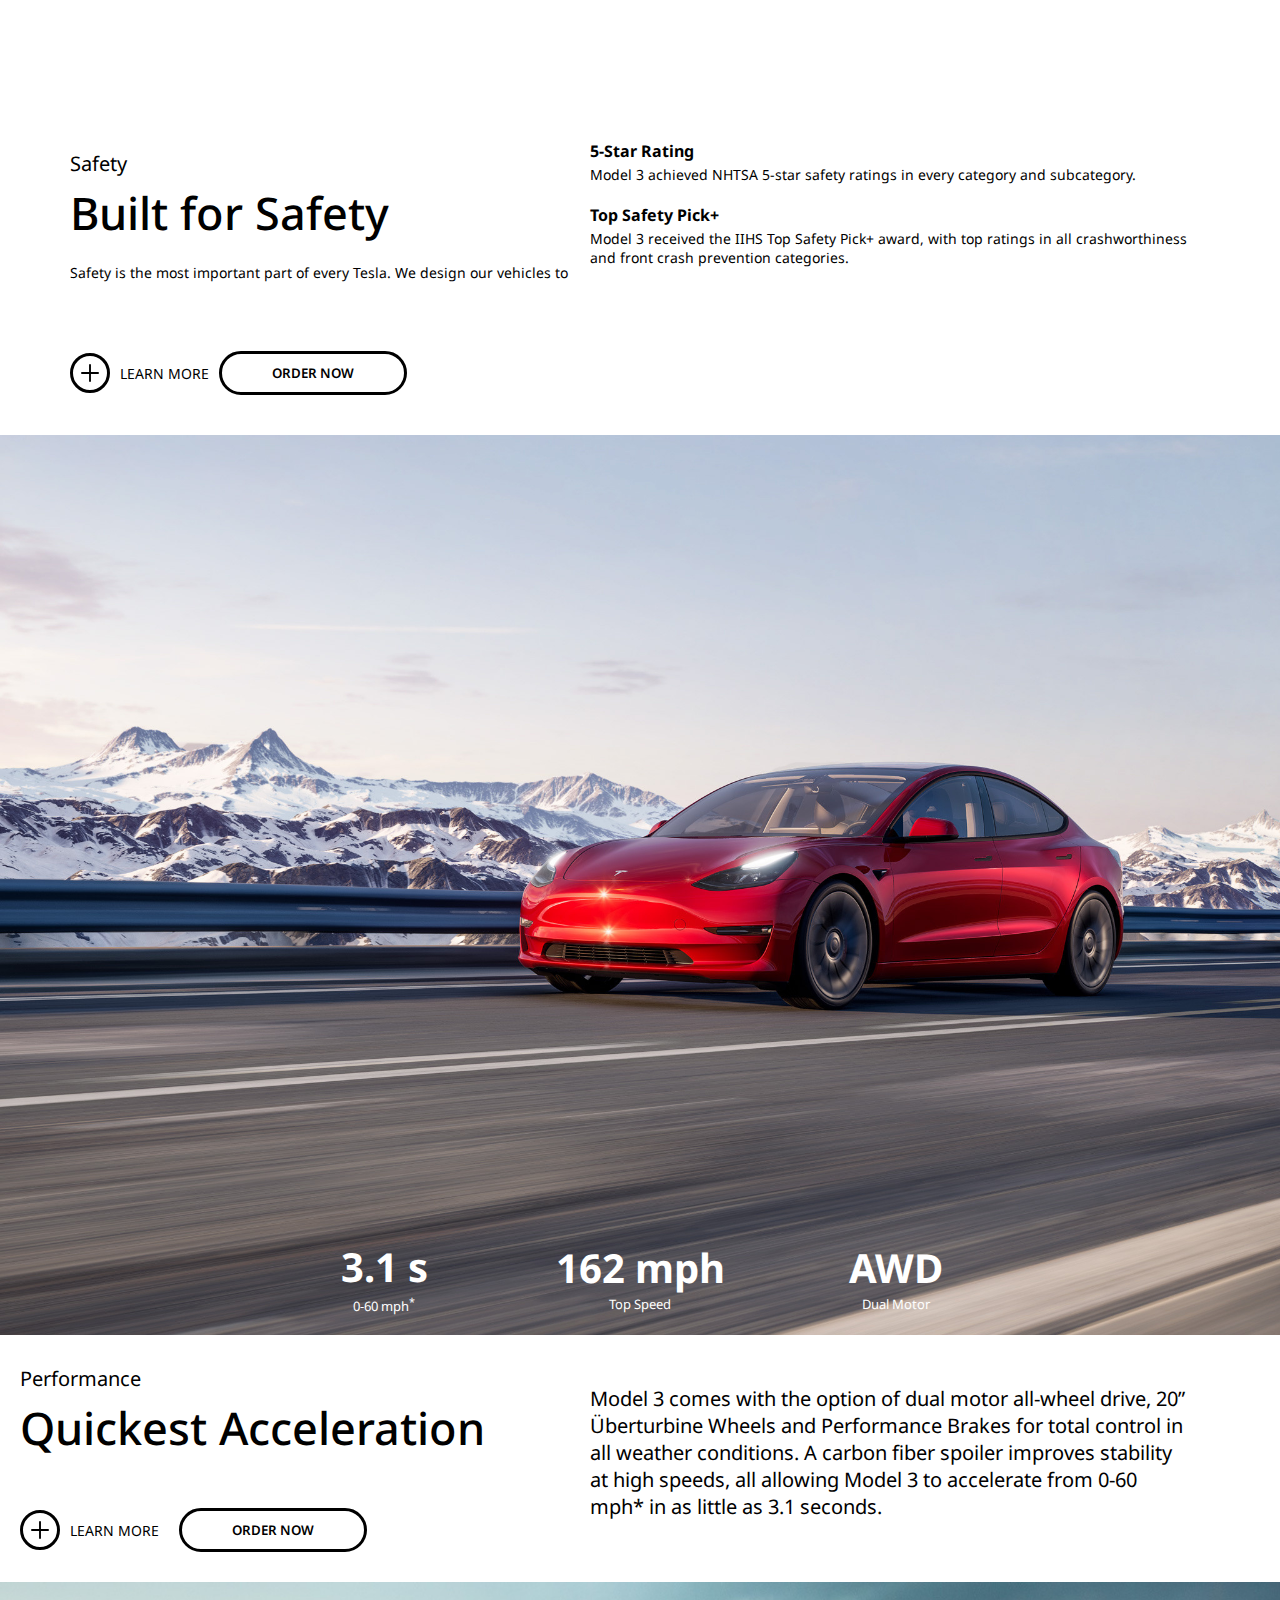
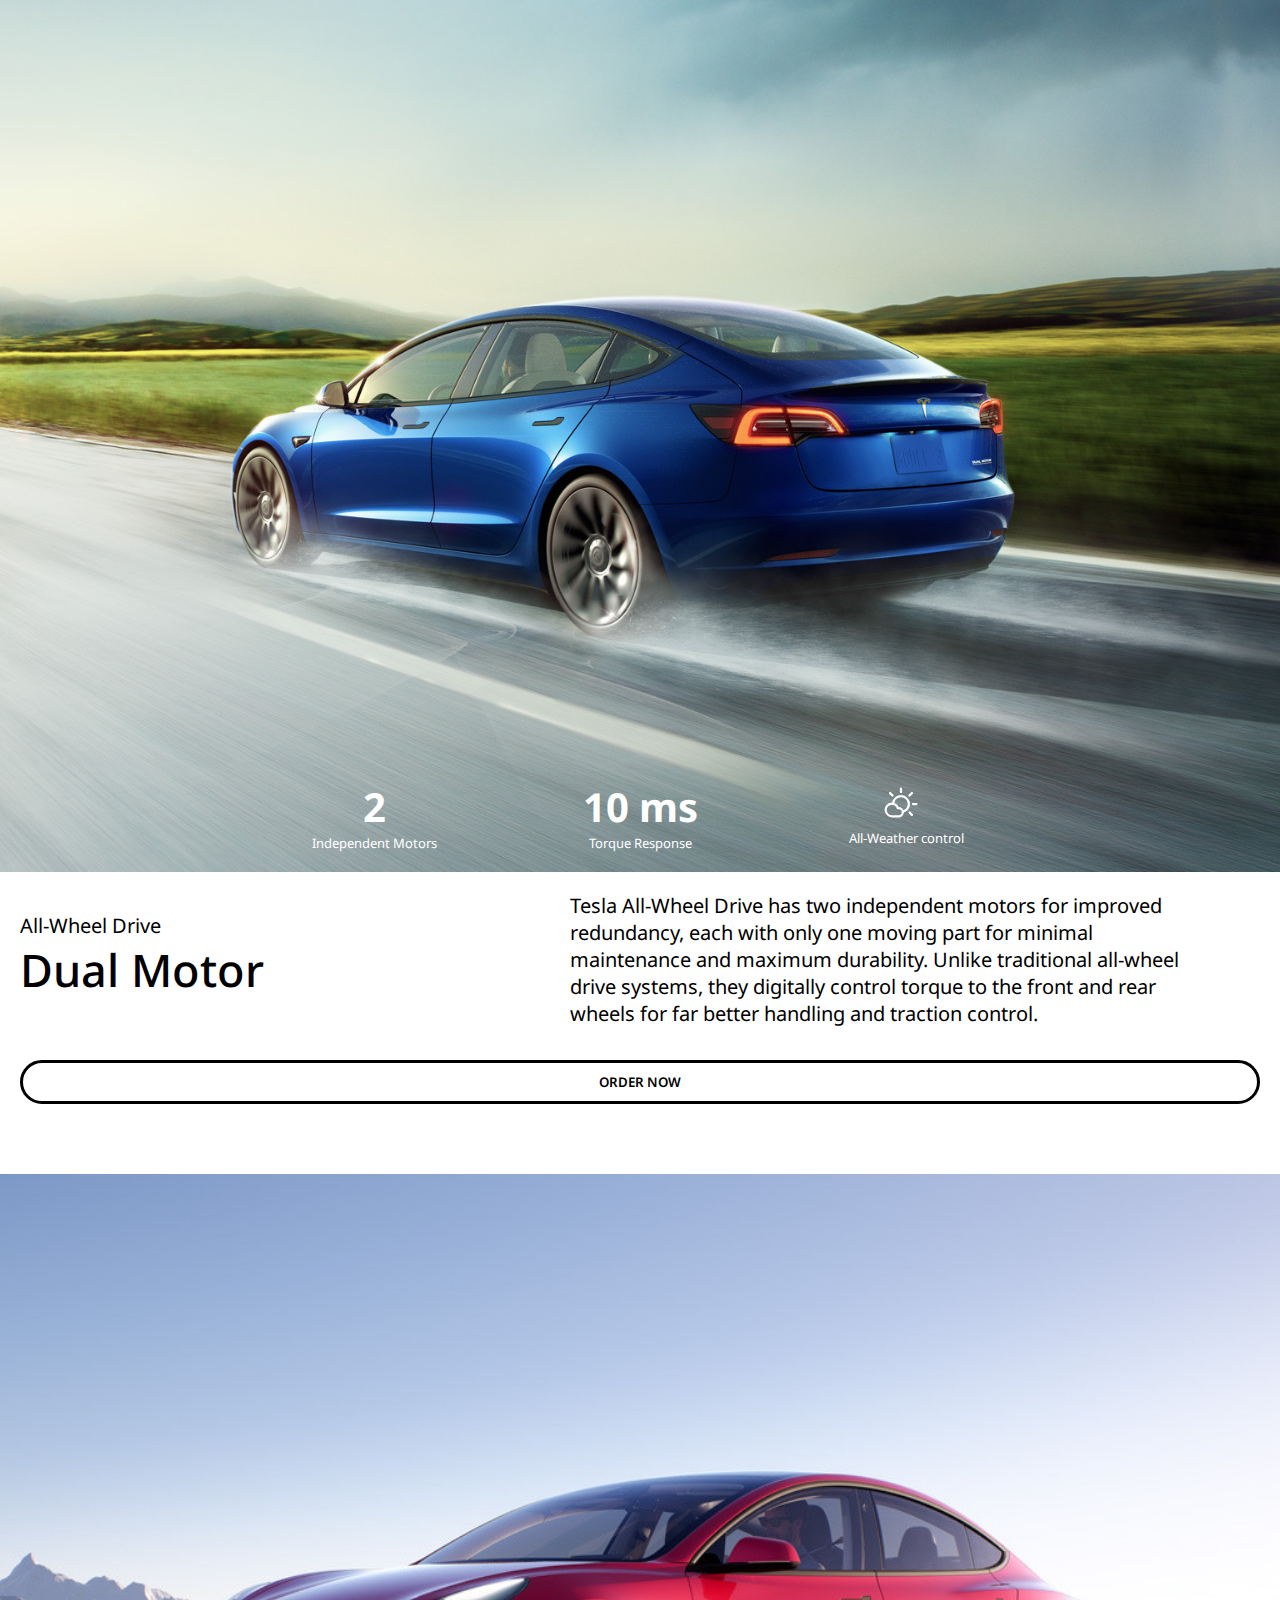
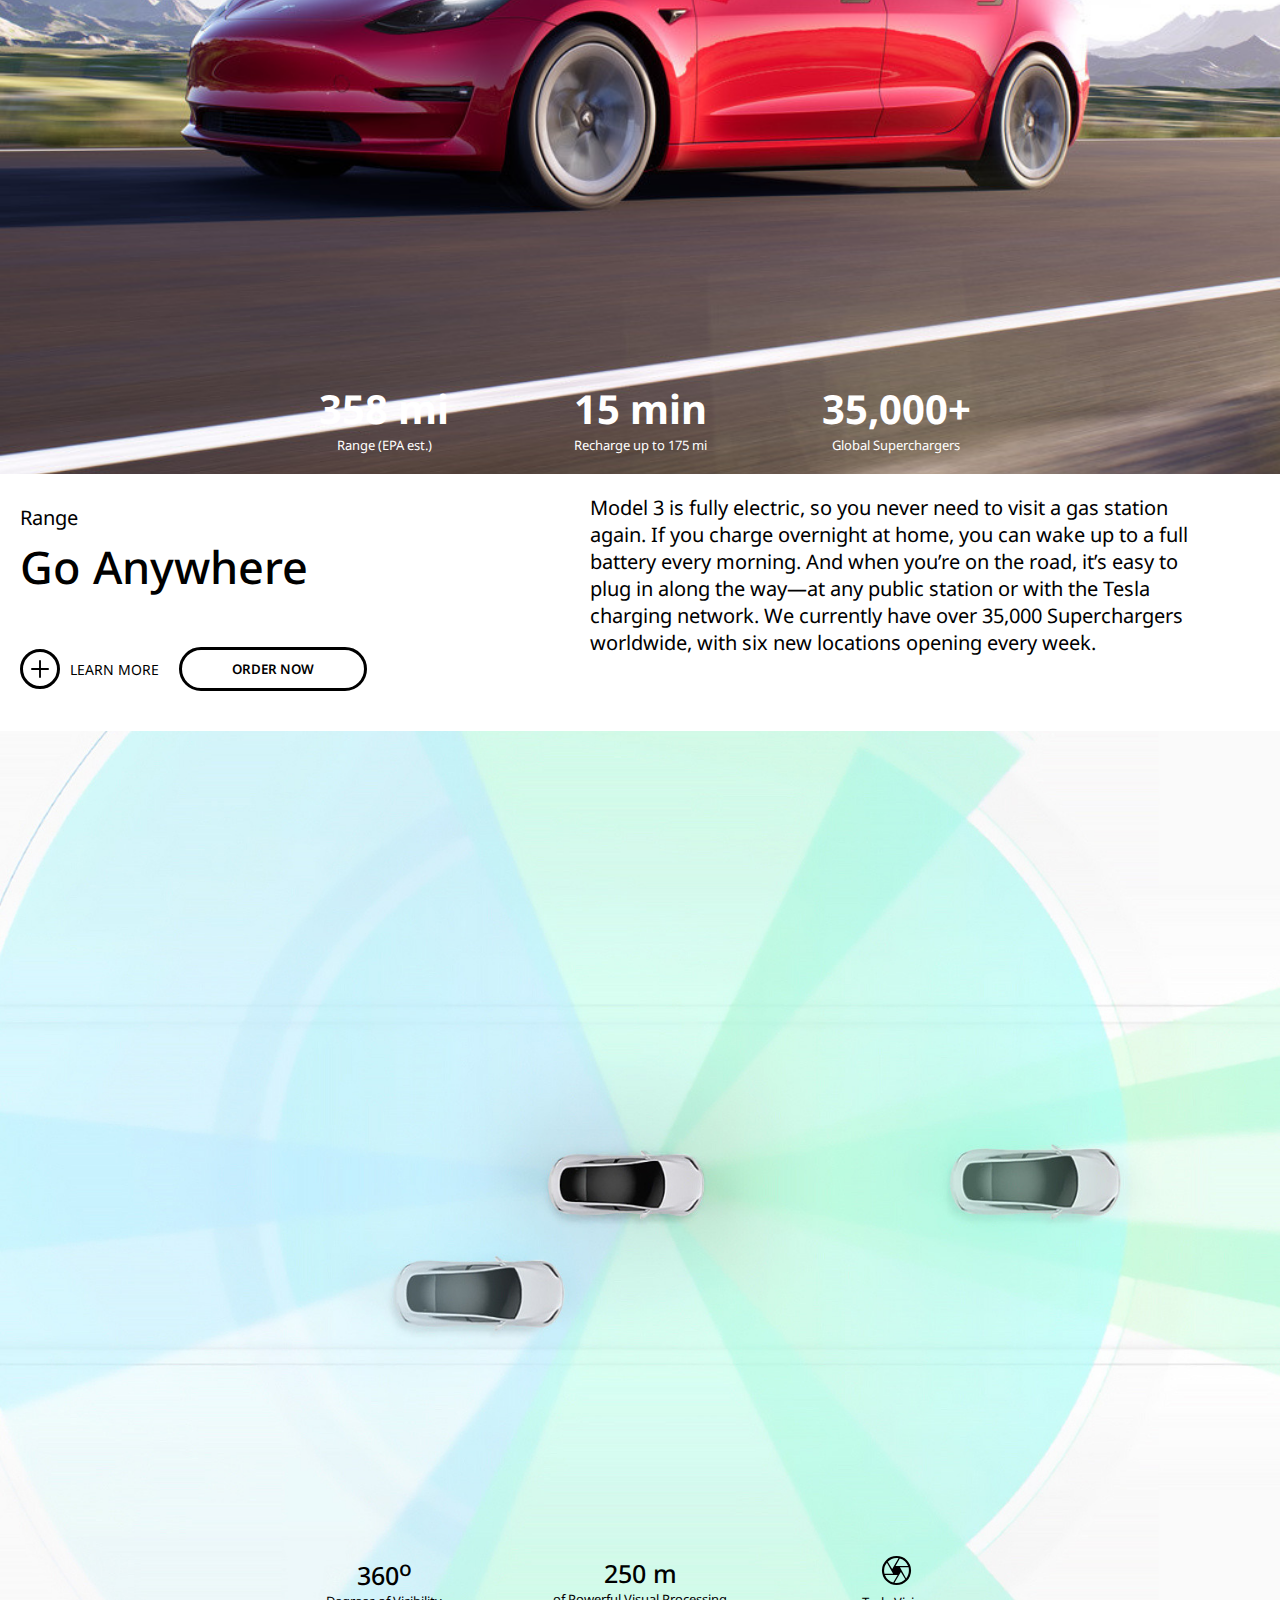
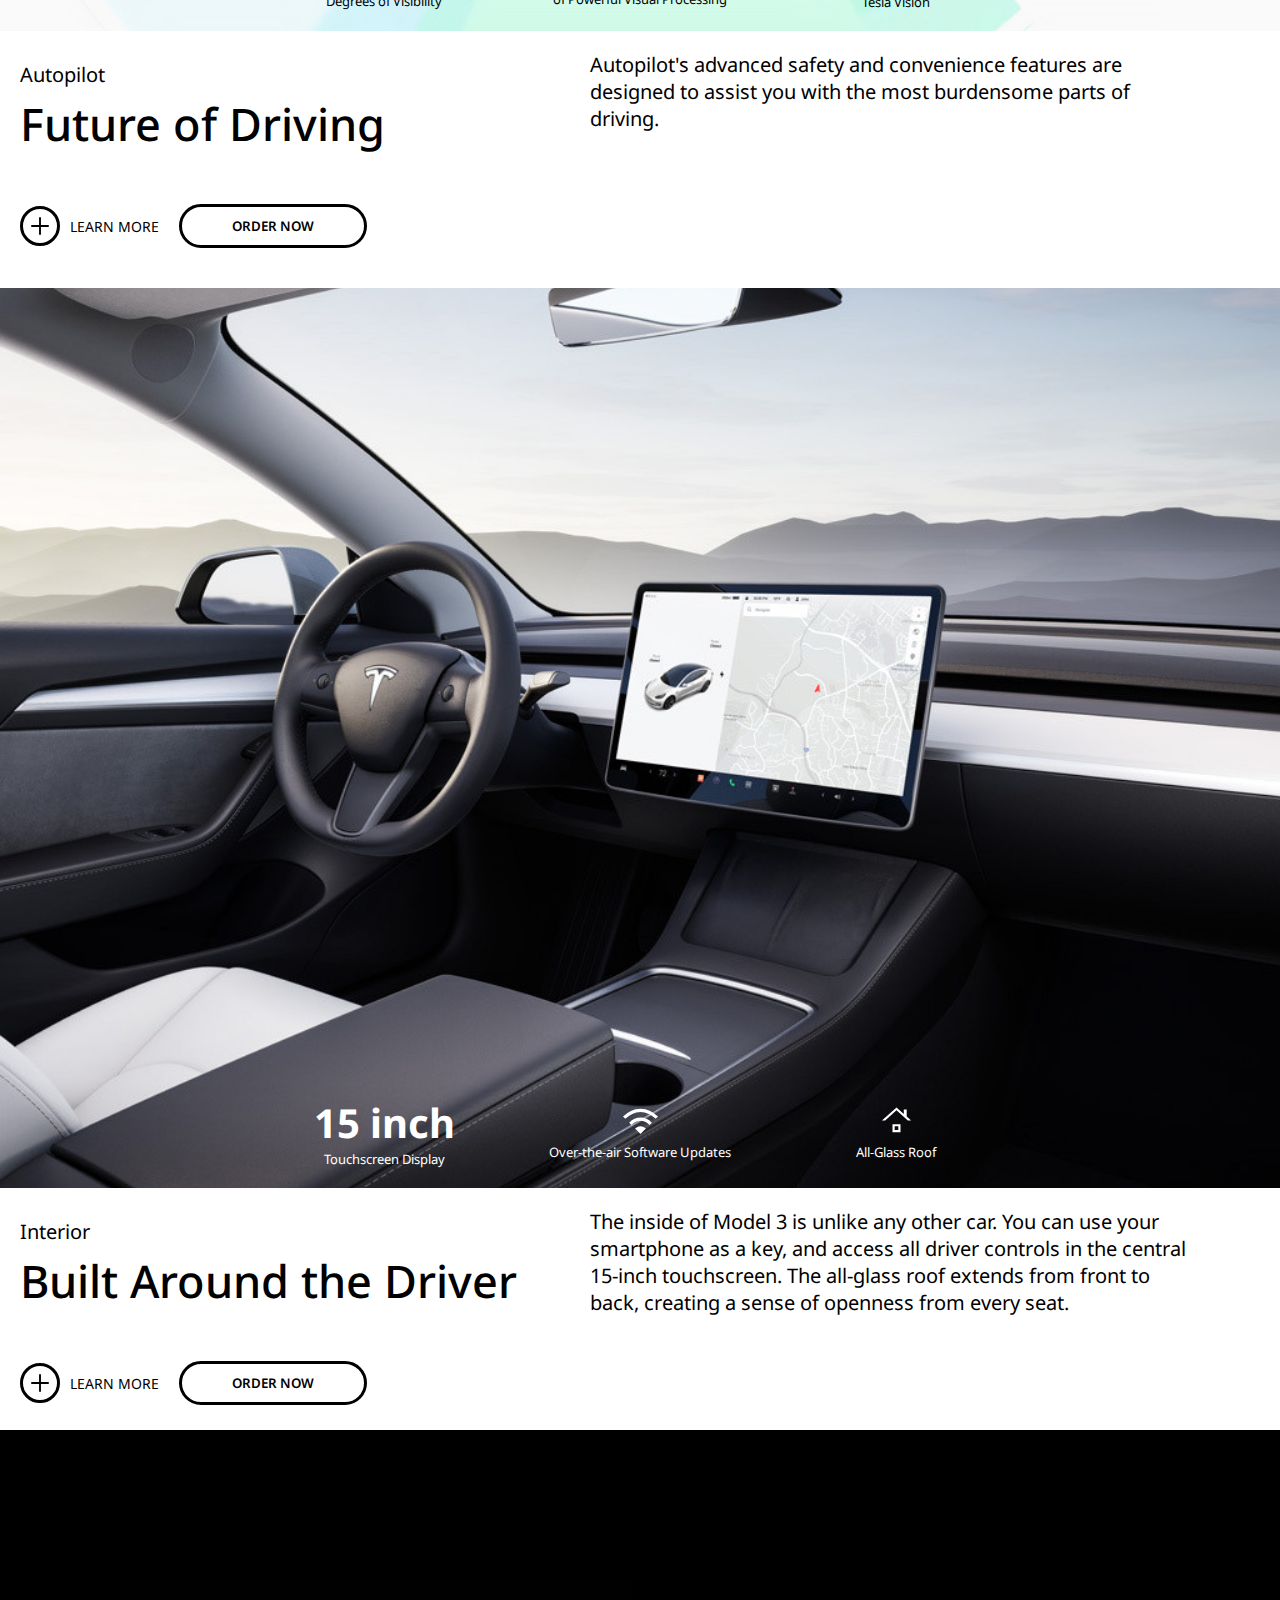
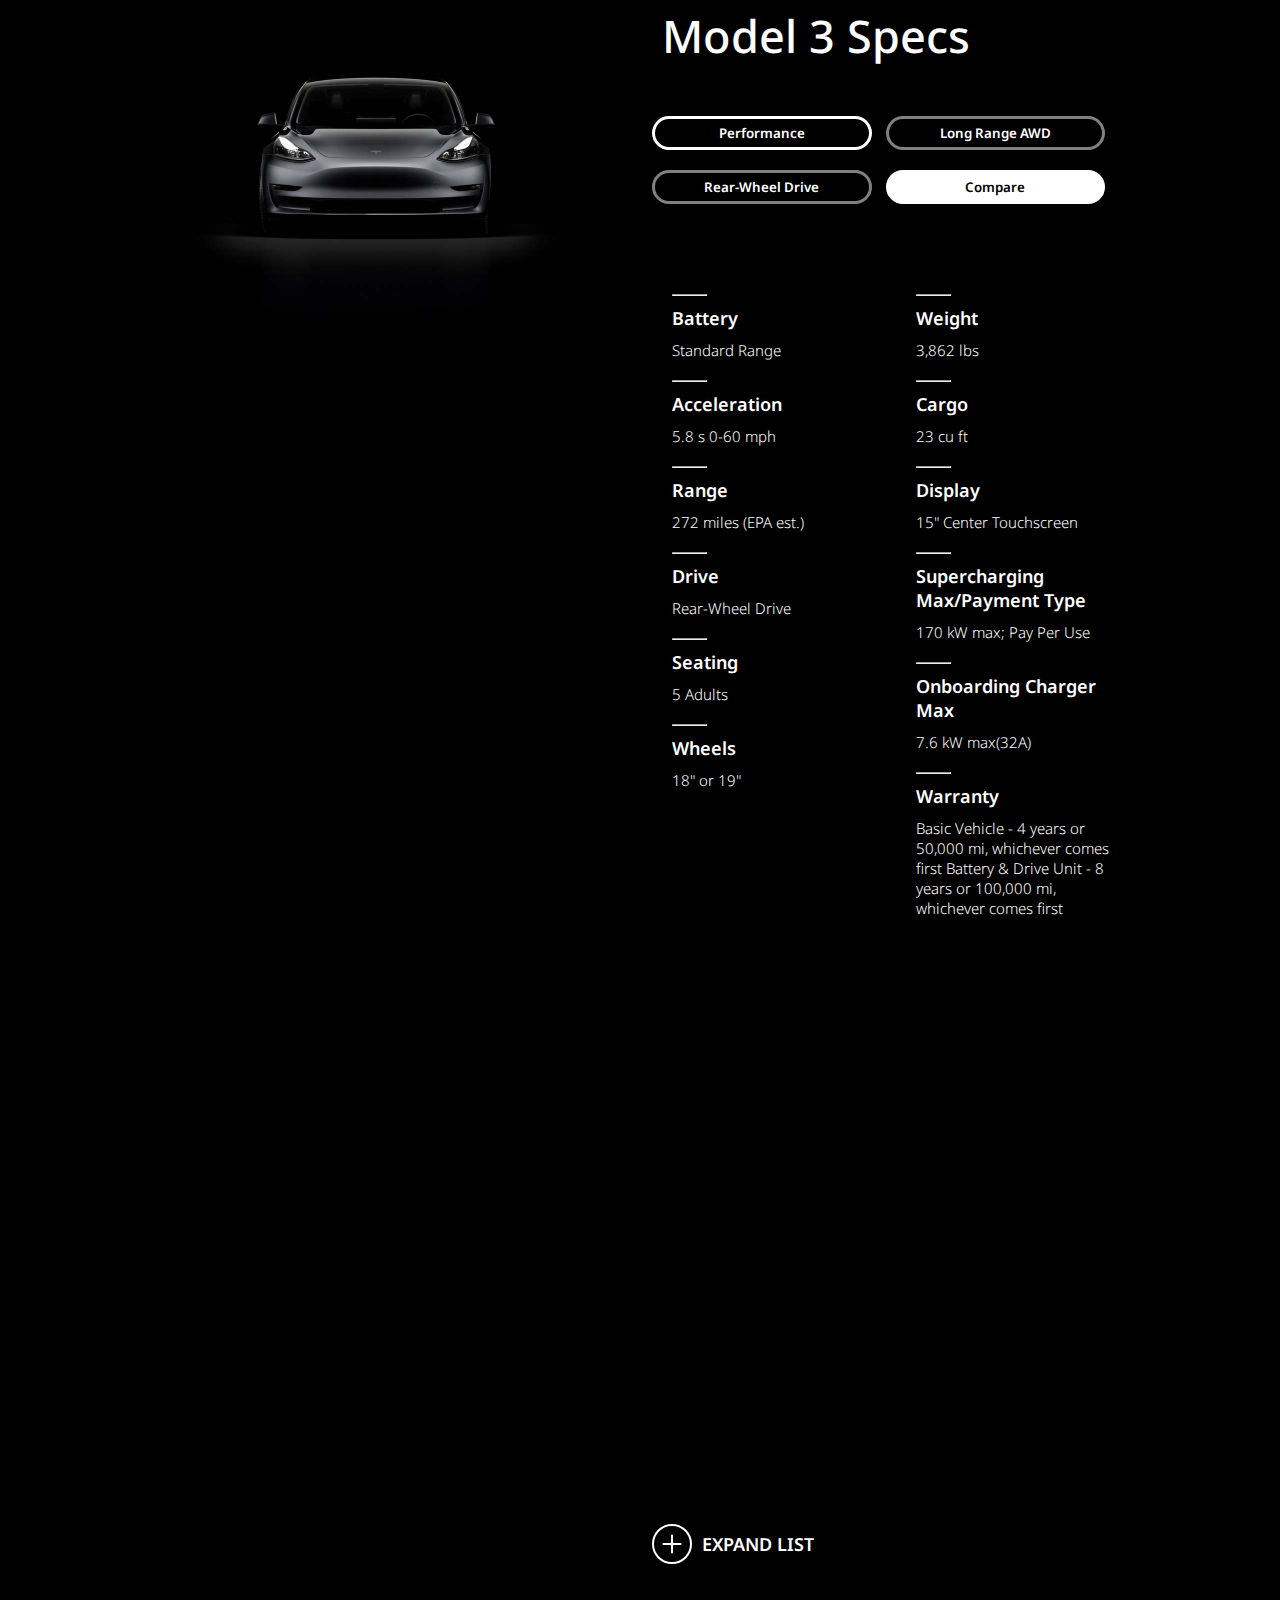
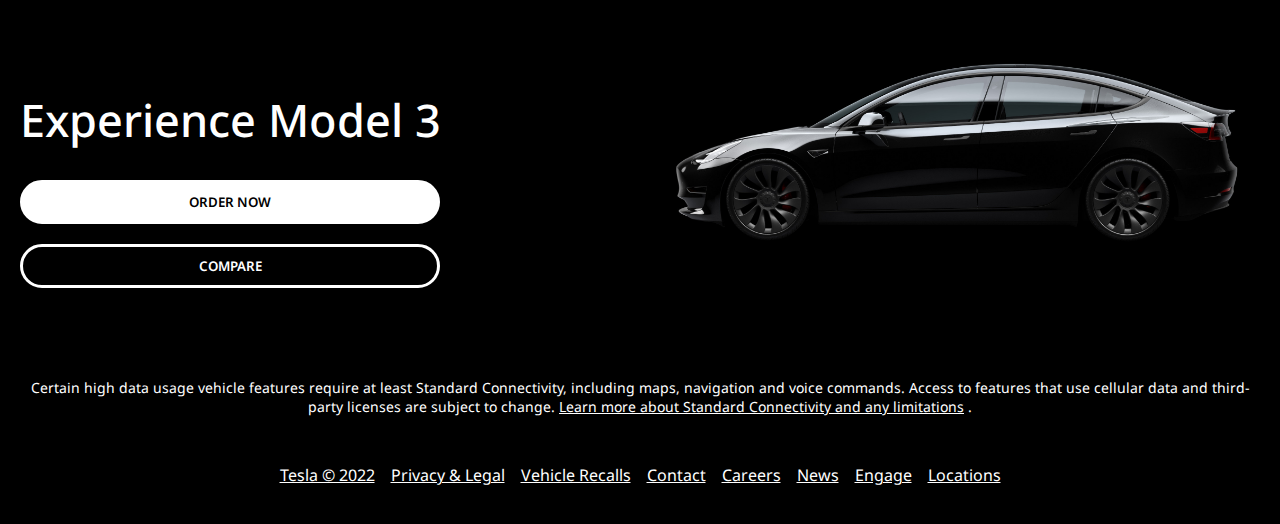
==== commit 7b3c352c: "made the menu and learnmore button functional" ====
--- a/indexModal3.html
+++ b/indexModal3.html
@@ -50,22 +50,24 @@
                     <ul>
                        <a href="#"><li>Shop</li></a>
                        <a href="#"><li>Account</li></a> 
+                       <a href="#"><li class="more"><p>More</p><img src="images/modal3Images/arrowfw.svg" alt="forward arrow"></li></a>
                     </ul>
-                    <ul class="">
-                        <a href="#"><li><img src="images/" alt=""><p>Back</p></li></a>
+                    <ul class="moreContent">
+                        <a href="#"><li class="back"><img src="images/modal3Images/arrow.svg" alt=""><p>Back</p></li></a>
                         <a href="#"><li>Cybertruck</li></a>
                         <a href="#"><li>Roadster</li></a>
                         <a href="#"><li>Semi</li></a>
                         <a href="#"><li>News</li></a>
                     </ul>  
-                    <ul>
-                         <a href="#"><li>
+                    <ul class="langSectionInNav">
+                         <a href="#">
                           <img src="images/download (1).png" alt="">
                           <div>
-                            <a href="#"><h5>United States</h5></a>
-                            <a href="#"><p>English</p></a>
+                            
+                            <a href="#"><li><h5>United States</h5></li></a>
+                            <a href="#"><li><p>English</p></li></a>
                           </div>
-                       </li></a>
+                       </a>
                     </ul>
                    
 
@@ -107,17 +109,23 @@
             </div>
         </div>    
         
-        <aside id="paddedTop">
-            <h5 id="paddedSide">Safety</h5>
-            <h2 id="paddedSide">Built for Safety</h2>
-            <p id="paddedSide">Safety is the most important part of every Tesla. We design our vehicles to <a href="#">exceed safety standards.</a></p>
-            <h6 id="paddedSide">5-Star Rating</h6>
-            <p id="paddedSide">Model 3 achieved NHTSA 5-star safety ratings in every category and subcategory.</p>
-            <h6 id="paddedSide">Top Safety Pick+</h6>
-            <p id="paddedSide">Model 3 received the IIHS Top Safety Pick+ award, with top ratings in all crashworthiness and front crash prevention categories.</p>
+        <aside id="paddedTop" class="flexedandositioned">
+            <span>
+                <h5 id="paddedSide">Safety</h5>
+                <h2 id="paddedSide">Built for Safety</h2>
+                <p id="paddedSide">Safety is the most important part of every Tesla. We design our vehicles to <a href="#">exceed safety standards.</a></p>
+            </span>
+            
+            <div class="positioned">
+                <h6 id="paddedSide">5-Star Rating</h6>
+                <p id="paddedSide">Model 3 achieved NHTSA 5-star safety ratings in every category and subcategory.</p>
+                <h6 id="paddedSide">Top Safety Pick+</h6>
+                <p id="paddedSide">Model 3 received the IIHS Top Safety Pick+ award, with top ratings in all crashworthiness and front crash prevention categories.</p>
+            </div>
+            
             <div>
                 <div id="learnContainer">
-                    <span>
+                    <span class="learnSpan">
                         <img src="images/modal3Images/plus.svg" alt="plus" class="plus">
                     <p>LEARN MORE</p>
                     </span>
@@ -184,13 +192,13 @@
           </aside>
             
         </aside>
-        <aside id="paddedTop">
+        <aside id="paddedTop" class="flexedandositioned">
             <h5 id="paddedSide">Performance</h5>
             <h2 id="paddedSide">Quickest Acceleration</h2>
-            <p id="paddedSide">Model 3 comes with the option of dual motor all-wheel drive, 20” Überturbine Wheels and Performance Brakes for total control in all weather conditions. A carbon fiber spoiler improves stability at high speeds, all allowing Model 3 to accelerate from 0-60 mph* in as little as 3.1 seconds.</p>
+            <p id="paddedSide" class="positioned">Model 3 comes with the option of dual motor all-wheel drive, 20” Überturbine Wheels and Performance Brakes for total control in all weather conditions. A carbon fiber spoiler improves stability at high speeds, all allowing Model 3 to accelerate from 0-60 mph* in as little as 3.1 seconds.</p>
             <div>
                 <div id="learnContainer">
-                     <span>
+                     <span class="learnSpan2">
                         <img src="images/modal3Images/plus.svg" alt="plus" class="plus">
                         <p>LEARN MORE</p>
                     </span>
@@ -198,7 +206,7 @@
                 </div>
                 
                 <div id="learnMore" class="LearnMoreBlackBg">
-                    <main>
+                    <main class="inside">
                         <div id="paddedSide">
                             <h2>20" Überturbine Wheels and Performance Brakes</h2>
                             <p>Includes Pirelli P Zero tires and more powerful brakes for enhanced handling and performance</p>
@@ -206,7 +214,7 @@
                         <img src="images/modal3Images/cc960b88-ae42-4fee-81bb-db9e99605ed9.jpeg" alt="rim" class="rim">
                       
                     </main>
-                    <main>
+                    <main class="inside">
                         <div id="paddedSide">
                             <h2>Carbon Fiber Spoiler</h2>
                             <p>Enhanced aerodynamics and improved stability at speeds up to 162 mph</p>
@@ -214,15 +222,18 @@
                         <img src="images/modal3Images/spoiler.jpeg" alt="backlight" class="backlight">
 
                     </main>
-                    <main>
+                    <main class="inside">
                         <div id="paddedSide">
                             <h2>Performance Pedals</h2>
                             <p>Designed with aluminum alloy for enhanced interior styling</p>
                         </div>
                         <img src="images/modal3Images/211d7e83-c429-4d32-a463-7a64750c8b3e.jpeg" alt="pedels" class="pedals">
                     </main>
-                    <button class="oppBtn">ORDER NOW</button>
+                    <center>
+                        <button class="oppBtn">ORDER NOW</button>
                     <img src="images/modal3Images/close.svg" alt="closeIcon" class="closeIconW">
+                    </center>
+                    
                 </div>
             </div>
         </aside>
@@ -246,10 +257,10 @@
           </aside>
            
         </aside>
-        <aside id="paddedSide" class="pap">
+        <aside id="paddedSide" class="pap flexedandositioned">
             <h5>All-Wheel Drive</h5>
             <h2>Dual Motor</h2>
-            <p>Tesla All-Wheel Drive has two independent motors for improved redundancy, each with only one moving part for minimal maintenance and maximum durability. Unlike traditional all-wheel drive systems, they digitally control torque to the front and rear wheels for far better handling and traction control.</p>
+            <p class="positioned">Tesla All-Wheel Drive has two independent motors for improved redundancy, each with only one moving part for minimal maintenance and maximum durability. Unlike traditional all-wheel drive systems, they digitally control torque to the front and rear wheels for far better handling and traction control.</p>
             <button>ORDER NOW</button>
         </aside>
     </section>
@@ -272,13 +283,13 @@
             </aside>
            
         </aside>
-        <aside id="paddedTop">
+        <aside id="paddedTop" class="flexedandositioned">
             <h5 id="paddedSide">Range</h5>
             <h2 id="paddedSide">Go Anywhere</h2>
-            <p id="paddedSide">Model 3 is fully electric, so you never need to visit a gas station again. If you charge overnight at home, you can wake up to a full battery every morning. And when you’re on the road, it’s easy to plug in along the way—at any public station or with the Tesla charging network. We currently have over 35,000 Superchargers worldwide, with six new locations opening every week.</p>
+            <p id="paddedSide" class="positioned">Model 3 is fully electric, so you never need to visit a gas station again. If you charge overnight at home, you can wake up to a full battery every morning. And when you’re on the road, it’s easy to plug in along the way—at any public station or with the Tesla charging network. We currently have over 35,000 Superchargers worldwide, with six new locations opening every week.</p>
             <div>
                 <div id="learnContainer">
-                    <span>
+                    <span class="learnSpan2">
                         <img src="images/modal3Images/plus.svg" alt="plus" class="plus">
                         <p>LEARN MORE</p>
                     </span>
@@ -354,13 +365,13 @@
             </aside>
             
         </aside>
-        <aside id="paddedTop">
+        <aside id="paddedTop" class="flexedandositioned">
             <h5 id="paddedSide">Autopilot</h5>
             <h2 id="paddedSide">Future of Driving</h2>
-            <p id="paddedSide">Autopilot's advanced safety and convenience features are designed to assist you with the most burdensome parts of driving.</p>
-            <div>
+            <p id="paddedSide" class="positioned">Autopilot's advanced safety and convenience features are designed to assist you with the most burdensome parts of driving.</p>
+            <div class="widenGrey">
                 <div id="learnContainer">
-                    <span>
+                    <span class="learnSpan2">
                         <img src="images/modal3Images/plus.svg" alt="plus" class="plus">
                         <p>LEARN MORE</p>
                     </span>
@@ -435,13 +446,13 @@
             </aside>
             
         </aside>
-        <aside id="paddedTop">
+        <aside id="paddedTop" class="flexedandositioned">
             <h5 id="paddedSide">Interior</h5>
             <h2 id="paddedSide">Built Around the Driver</h2>
-            <p id="paddedSide">The inside of Model 3 is unlike any other car. You can use your smartphone as a key, and access all driver controls in the central 15-inch touchscreen. The all-glass roof extends from front to back, creating a sense of openness from every seat.</p>
+            <p id="paddedSide" class="positioned">The inside of Model 3 is unlike any other car. You can use your smartphone as a key, and access all driver controls in the central 15-inch touchscreen. The all-glass roof extends from front to back, creating a sense of openness from every seat.</p>
             <div>
                 <div id="learnContainer">
-                    <span>
+                    <span class="learnSpan2">
                         <img src="images/modal3Images/plus.svg" alt="plus" class="plus">
                         <p>LEARN MORE</p>
                     </span>
@@ -753,7 +764,7 @@
               </aside>
               
                <aside id="compare">
-                  <img src="images/icon-close.svg" alt="closeIcon">
+                  <img src="images/icon-close.svg" alt="closeIcon" class="closeIcon">
                   <h1>Compare Model 3</h1>
                   <div class="imgContainer">
                     <img src="images/modal3Images/lhd-compare-modal-performance.png" alt="performanceCar">
@@ -862,9 +873,8 @@
                   </div>
                </aside>
             </aside>
-             
             <div id="expand">
-               <img src="images/modal3Images/plus.svg" alt="plus" class="plus">
+               <img src="images/modal3Images/plus2.svg" alt="plus" class="plus">
                <h5>EXPAND LIST</h5>
             </div>
             <aside id="extended">
--- a/modal3.css
+++ b/modal3.css
@@ -58,6 +58,11 @@
     background-color: black;
     color: white;
 }
+.learnSpan:hover img,
+.learnSpan2:hover img{
+    border:2px solid black;
+    background-color: black;
+}
 .oppBtn{
     border:3px solid white;
     color:white;
@@ -97,12 +102,13 @@
     left: 0;
     width:100%;
     background-color: rgba(0, 0, 0, 0.629);
-    display: flex;
+    /* display: flex; */
     justify-content: flex-end;
     flex-direction: column;
     align-items: flex-end;
     z-index:3;
     /* height:200vh; */
+    /* padding:0 0 50px; */
 }
 .navContent ul{
     border:3px solid white;
@@ -119,8 +125,33 @@
     padding:5px 10px;
     text-decoration: none;
 }
+.navContent .back,
+.navContent .more{
+    display: flex;
+    justify-content: space-between;
+    align-items: center;
+}
+.navContent .moreContent{
+    position: absolute;
+    top:0;
+    display: none;
+}
+.navContent ul.langSectionInNav{
+    /* width:100%; */
+    display: flex;
+    justify-content: flex-start;
+    align-items: flex-start;
+    padding:0 0 90px;
+}
+.navContent .langSectionInNav div a{
+    margin:0;
+    padding: 0;
+}
+.navContent ul.langSectionInNav div li{
+    width:100px;
+}
 .navContent ul img{
-    width:3%;
+    width:60px;
 }
 
 /* SECTION 1    */
@@ -186,7 +217,7 @@
     margin:0 0 0 10%;
 }
  /* DRAWING OF LINE AND DOT HEAD  */
-.positionedText p:first-child::after{
+/* .positionedText p:first-child::after{
     content: "";
     height: 130px;
     width:2px;
@@ -206,14 +237,14 @@
     margin: 0 0 0 5px;
     border-radius: 100px;
     border:1px solid black;
-}
+}*/
 .positionedText p:nth-child(2){
     /* border:2px solid black; */
     position: absolute;
     top:10px;
     margin:0 0 0 70%;
 }
-.positionedText p:nth-child(2)::after{
+/* .positionedText p:nth-child(2)::after{
     content: "";
     height: 80px;
     width:2px;
@@ -233,7 +264,7 @@
     margin: 0 0 0 5px;
     border-radius: 100px;
     border:1px solid black;
-}
+} */
 .positionedText p:nth-child(3){
     /* border:2px solid black; */
     position: absolute;
@@ -243,6 +274,7 @@
     width: 20%;
     text-align: right;
 }
+/*
 .positionedText p:nth-child(3)::after{
     content: "";
     height: 120px;
@@ -264,7 +296,7 @@
     margin: 0 0 0 5px;
     border-radius: 100px;
     border:1px solid black;
-}
+} */
 .analysisVehicle{
     width: 100%;
 }
@@ -286,7 +318,7 @@
 }
 #learnMore{
     /* border:2px solid green; */
-    display: flex;
+    display: none;
     justify-content: center;
     align-items: center;
     flex-direction: column;
@@ -532,8 +564,7 @@
 }
 .lastSection .modelContent #performance,
 .lastSection .modelContent #rear,
-.lastSection .modelContent #long,
-.lastSection .modelContent #extended{
+.lastSection .modelContent #long{
     display: flex;
     justify-content: space-between;
     align-items: baseline;
@@ -650,12 +681,24 @@
 }
 #expand{
     padding:0 20px;
+    display: flex;
+    justify-content: flex-start;
+    align-items: center;
+}
+#expand:hover img{
+    background-color: white;
+    fill: #000;
+}
+#expand img{
+    border: 2px solid white;
+    border-radius: 100px;
 }
 #extended{
+    display: none;
     flex-direction: column;
     justify-content: center;
     margin:20px 0 40px;
-    /* border:2px solid red; */
+    border:2px solid red;
 }
 #extended div{
     padding:0;
@@ -733,32 +776,38 @@
         width:30%;
     }
     .forDesktop{
-        /* display: none; */
+        display: block;
     }
     .analysisVehicle{
         display: none;
     }
+    .section1 .sectionAside .oppBtn{
+        width:auto;
+    }
     .section1{
-        background-image: url(images/Model-S-Main-Hero-Desktop-LHD.jpeg);
+        background-image: url(images/modal3Images/Model-3-Main-Hero-Desktop-LHD.jpeg);
     }
     .sectionAside2{
         background-image: url(images/modal3Images/Model-3-Performance-Hero-Mobile-LHD.jpeg);
-        height:50vh;
+        /* height:100vh; */
+        margin:0px 0 30px;
     }
     .sectionAside3{
         background-image:url(images/modal3Images/Model-3-AWD-Hero-Mobile-LHD.jpeg) ;
         margin:-10px 0 0 ;
-        height:50vh;
+        padding:0 0 30px;
+        /* height:50vh; */
     }
     .sectionAside4{
         background-image: url(images/modal3Images/Model-3-Range-Hero-Mobile-LHD.jpeg);
-        height:60vh;
+        /* height:60vh; */
         padding:0 0 30px;
     }
     .sectionAside5{
         background-image: url(images/modal3Images/Autopilot-Hero-Vision-Mobile.jpeg);
-        height: 60vh;
+        /* height: 60vh; */
         color: black;
+        padding:0 0 30px;
     }
     .sectionAside5 h3{
         color: black;
@@ -767,7 +816,8 @@
         color: black;
     }
     .sectionAside6{
-        height: 60vh;
+        /* height: 60vh; */
+        padding:0 0 30px;
     }
     .sectionAside{
         justify-content: center;
@@ -806,6 +856,15 @@
     .LearnMoreBlackBg main div{
         margin:0;
     }
+    .LearnMoreBlackBg main.inside{
+        display: flex;
+        justify-content: center;
+        align-items: center;
+        margin:0;
+    }
+    .LearnMoreBlackBg main.inside div{
+        width:95%;
+    }
     .LearnMoreBlackBg main:nth-child(3) img{
         width:63%;
     }
@@ -826,7 +885,7 @@
         width:60%;
     }
     .positionedText {
-        height:70vh;
+        height:90%;
         margin:20px 0;
     }
     .LearnMoreBlackBg main{
@@ -907,9 +966,21 @@
         margin:3px;
         padding: 5px;
     }
-}
-@media screen and (min-width:1300px) {
-
+    main video{
+        width:auto;
+        /* height: auto; */
+    }
+}
+@media screen and (min-width:1200px) {
+    h3{
+        font-size: 40px;
+    }
+    h2{
+        font-size: 45px;
+    }
+    .sectionAside2{
+        background-image: url(images/modal3Images/Model-3-Performance-Hero-Desktop-LHD.jpeg);
+    }
     .sectionAside2,
     .sectionAside3,
     .sectionAside4,
@@ -928,8 +999,46 @@
         align-items: baseline;
         flex-direction: row;
     }
-    #learnMore .LearnMoreBlackBg{
-        display: block;
+    #learnMore.LearnMoreBlackBg{
+        /* display: block; */
+        padding:50px 70px 30px;
+    }
+    #learnMore.LearnMoreBlackBg .inside:nth-child(1) div,
+    #learnMore.LearnMoreBlackBg .inside:nth-child(3) div{
+        order:1;
+        /* border:2px solid red; */
+        /* text-align: center; */
+        display: flex;
+        justify-content: flex-end;
+        /* align-items: center; */
+        flex-direction: column;
+        position: relative;
+        left:7%;
+        /* padding:0 0 0 10%; */
+    }
+    #learnMore.LearnMoreBlackBg .inside:nth-child(2) img{
+        order:2;
+    }
+    #learnMore.LearnMoreBlackBg .inside:nth-child(2) p{
+        font-size: 27px;
+        width:80%;
+    }
+    #learnMore.LearnMoreBlackBg .inside:nth-child(odd) h2{
+        width:90%;  
+        /* border:2px solid red; */
+    }
+    #learnMore.LearnMoreBlackBg .inside:nth-child(odd) p{
+        width:90%;
+        /* text-align:right; */
+        font-size: 27px;
+        /* border:2px solid red; */
+    }
+    #learnMore.LearnMoreBlackBg .inside div{
+        width:100%;
+        padding:0;
+    }
+    #learnMore.LearnMoreBlackBg .inside img{
+        width:100%;
     }
     #learnMore .LearnMoreBlackBg div{
         display: flex;
@@ -940,13 +1049,12 @@
         justify-content: center;
         align-items: center;
     }
-    .section1 .sectionAside button{
-        width:20%;
-        margin:0 0 30px;
+    .sectionAside button{
+        margin:0;
     }
     .section1 .sectionAside div{
         width:20%;
-        padding:0 0 30px;
+        padding:0 0 0px;
     }
     .navContainer{
         display: flex;
@@ -954,7 +1062,7 @@
         align-items: center;
     }
     .navContent{
-        display: none;
+        /* display: none; */
     }
     .navContent ul{
         border:3px solid white;
@@ -988,4 +1096,57 @@
     .angled a{
         list-style-type: none;
     }
+    #learnMore ul li{
+        justify-content: flex-start;
+    }
+    .flexedandositioned{
+        display: flex;
+        /* justify-content: ; */
+        flex-direction: column;
+        /* border:2px solid red; */
+        position: relative;
+        
+    }
+    .flexedandositioned span{
+        width:50%;
+        display: block;
+        padding:20px 50px;
+        /* background-color: red; */
+    }
+    .flexedandositioned .positioned{
+        position: absolute;
+        right:70px;
+        top:20px;
+        width:50%;
+        font-size: 20px;
+    }
+    #learnContainer .learnSpan{
+        width:auto;
+        padding:0 10px 0 50px ;
+        margin: 0;
+        /* background-color: green; */
+    }
+    #learnContainer  .learnSpan2{
+        width:auto;
+        /* border: 2px solid red; */
+        text-align: left;
+        padding:0;
+    }
+    center{
+        display: flex;
+        width:100%;
+        align-items: center;
+        justify-content: center;
+        flex-direction: column;
+    }
+    .pap #paddedSide button{
+        width:30%;
+        background-color: red;
+    }
+    .flexBottom{
+        width:50%;
+    }
+    #learnMore .LearnMoreBlackBg div{
+        display: block;
+    }
 }